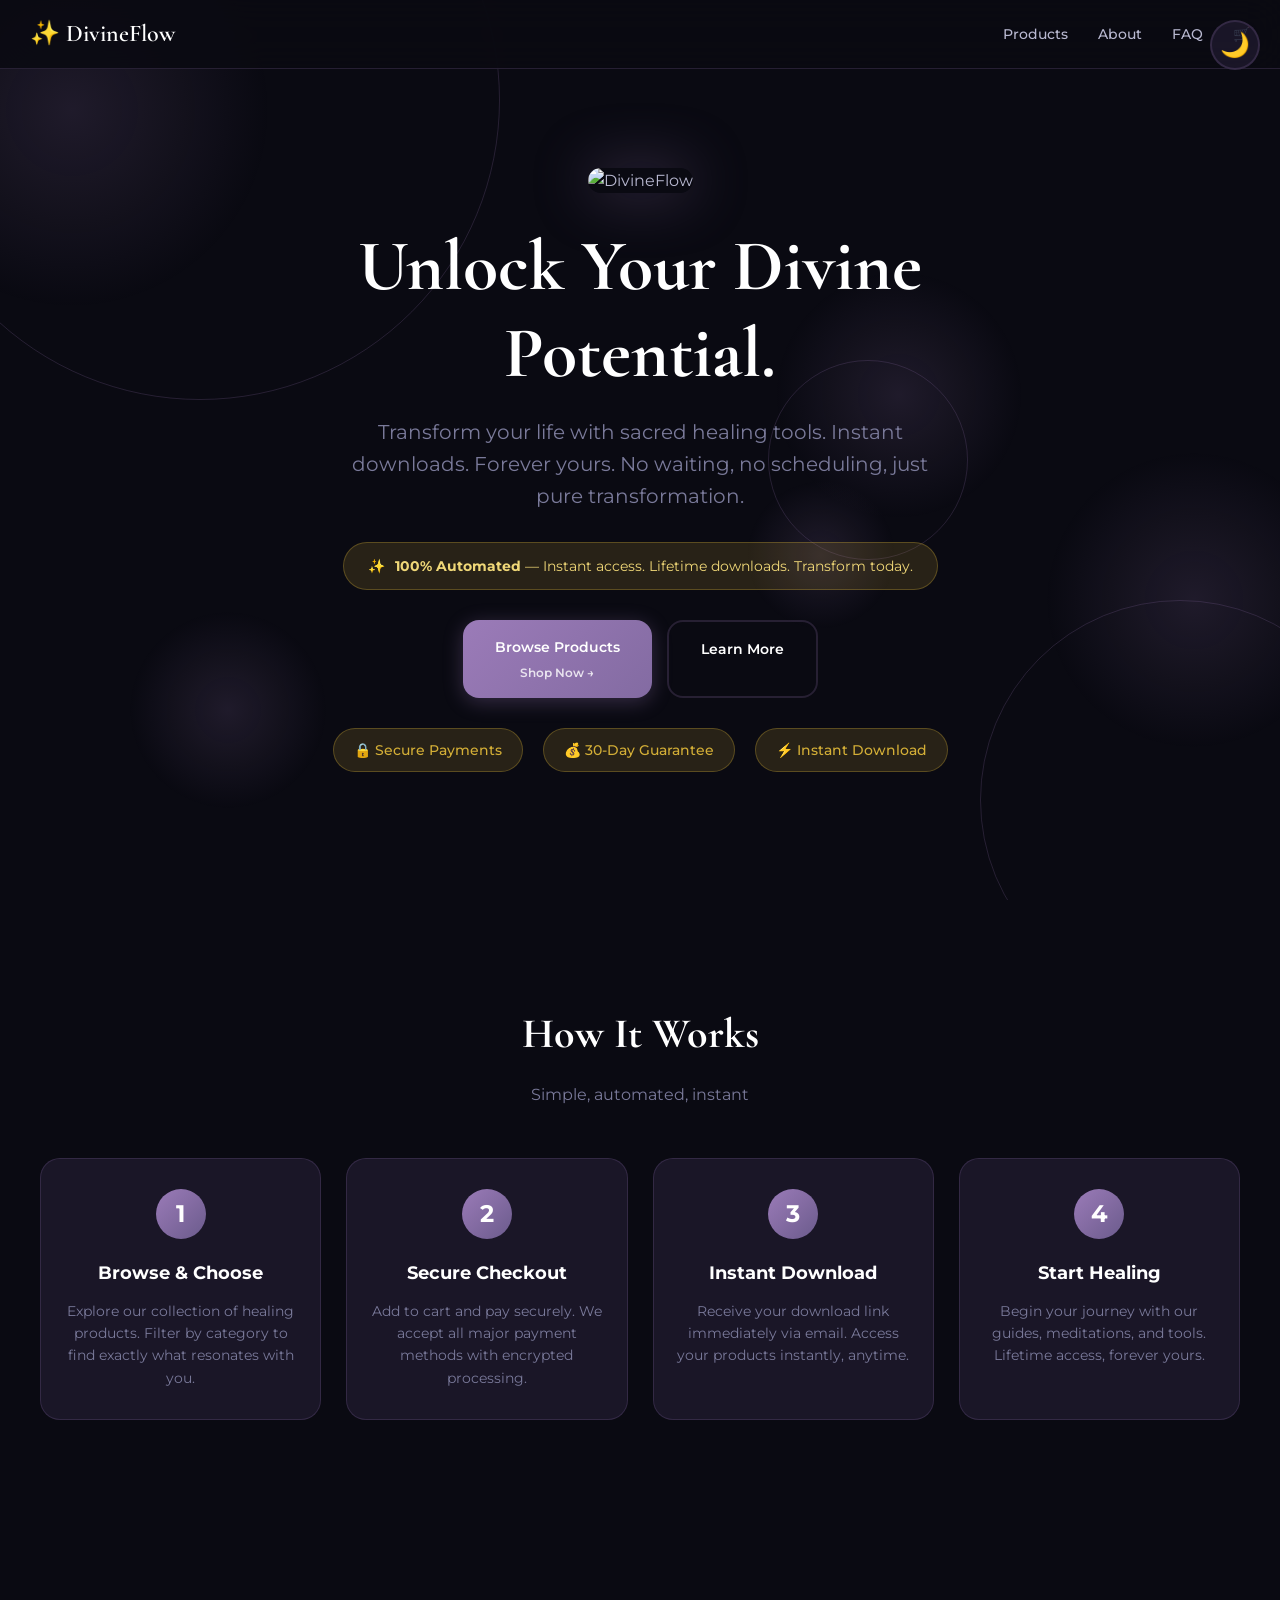
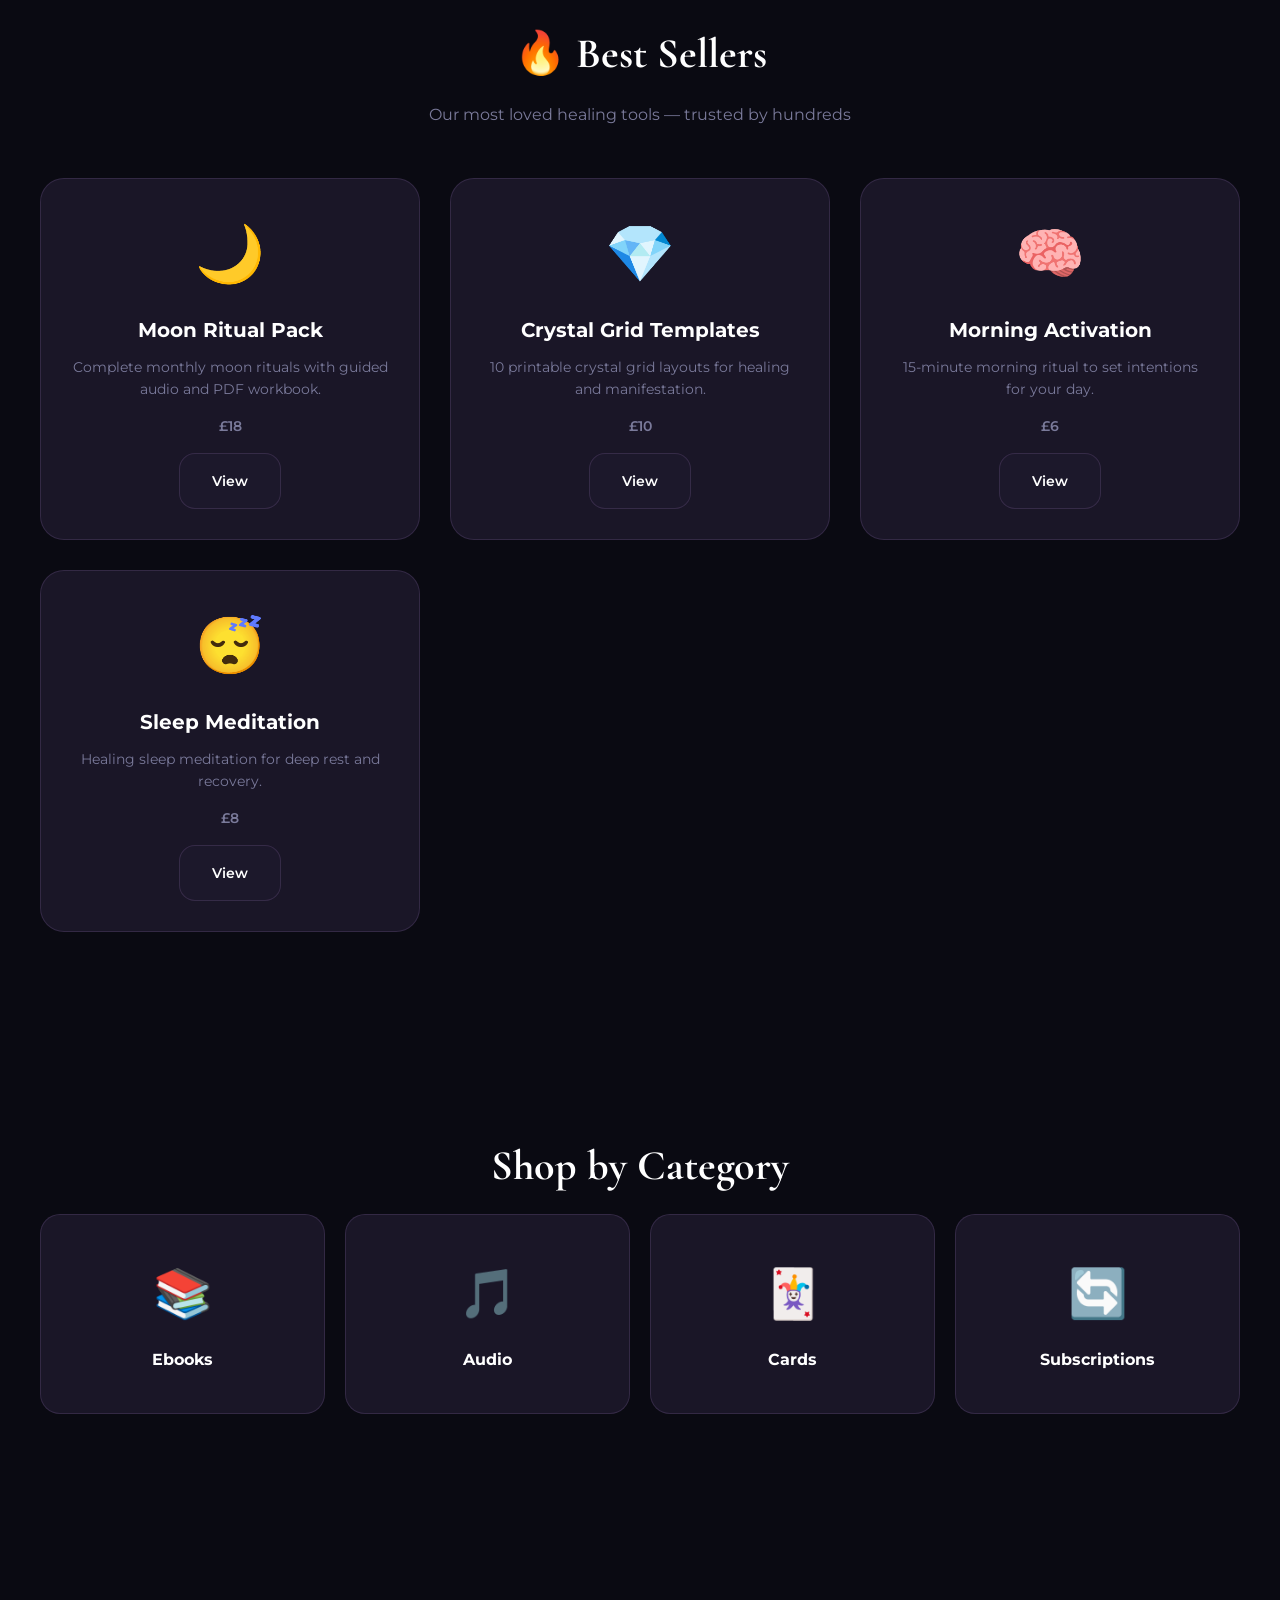
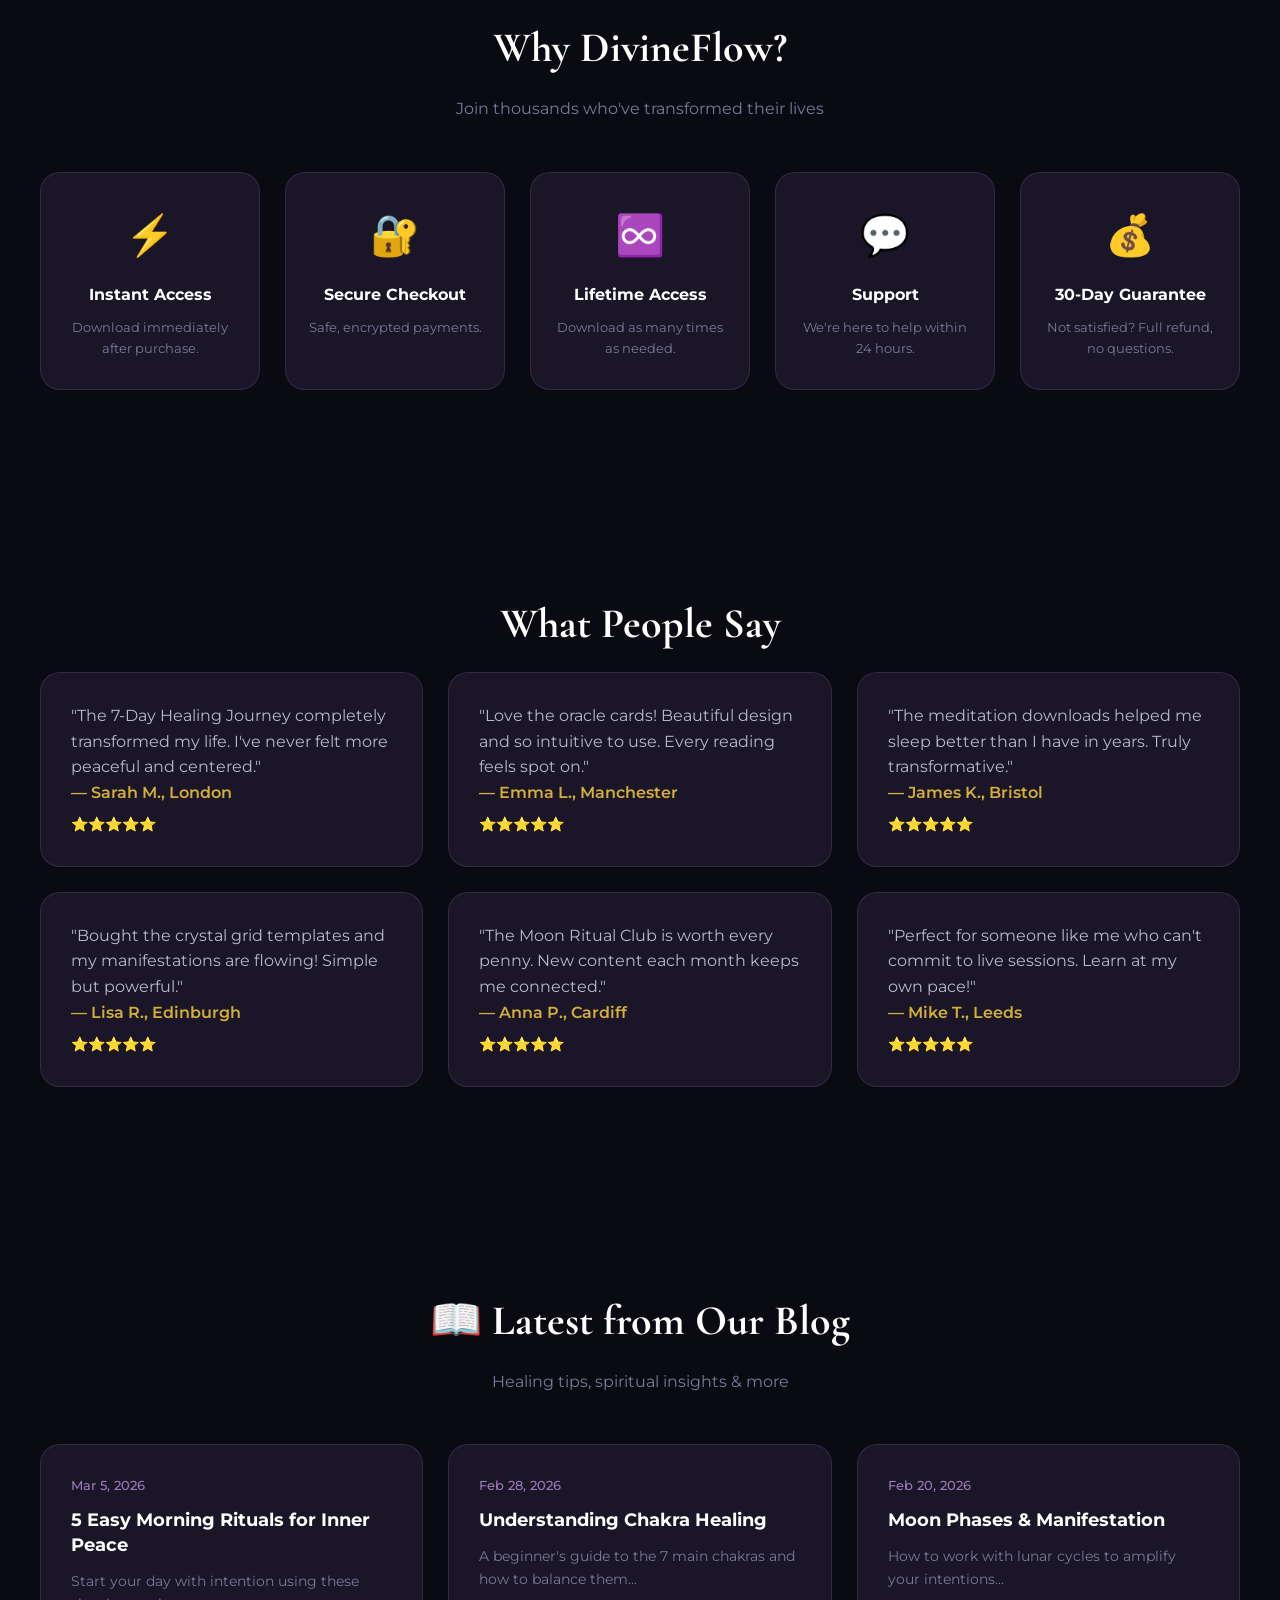
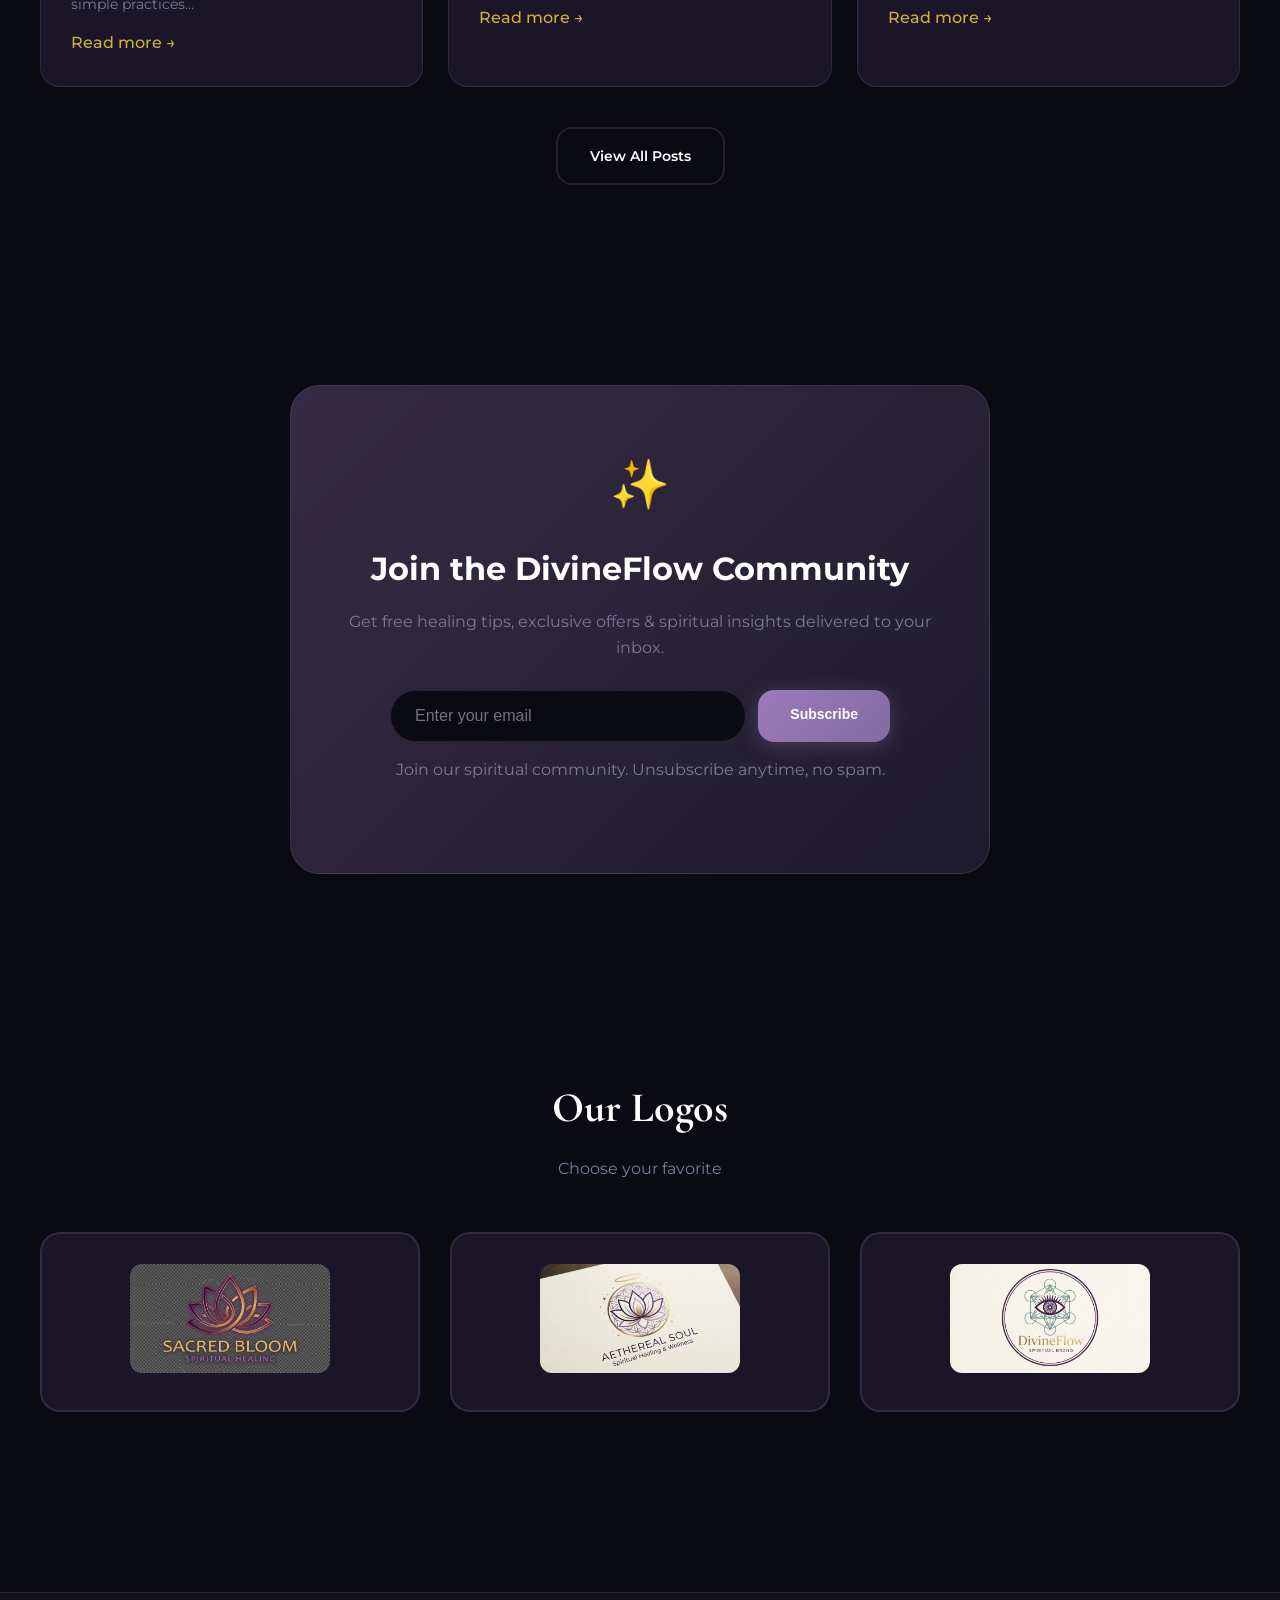
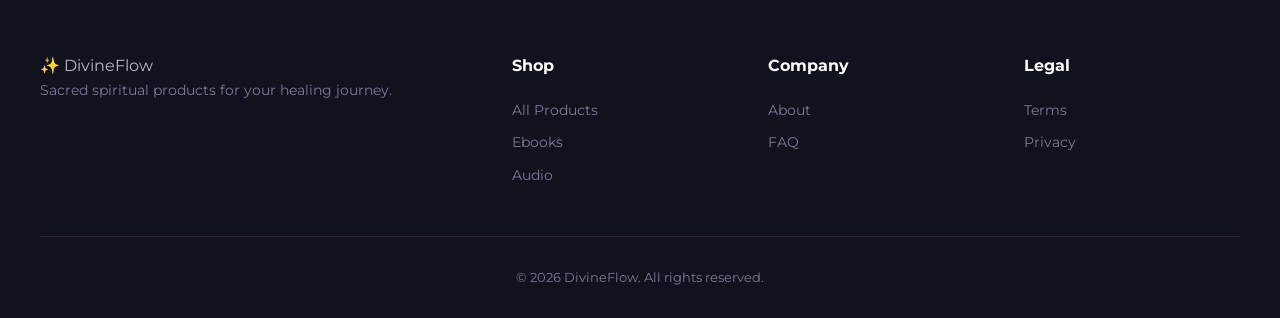
==== index.html @ 45ab7a88 "Expert fixes: Remove logos, add trust badges, money-back guarantee, honest copy" ====
<!DOCTYPE html>
<html lang="en" data-theme="dark">
<head>
    <meta charset="UTF-8">
    <meta name="viewport" content="width=device-width, initial-scale=1.0">
    <title>DivineFlow - Spiritual Products & Healing</title>
    <link rel="stylesheet" href="styles.css">
    <link rel="preconnect" href="https://fonts.googleapis.com">
    <link rel="preconnect" href="https://fonts.gstatic.com" crossorigin>
    <link href="https://fonts.googleapis.com/css2?family=Cormorant+Garamond:wght@400;500;600&family=Montserrat:wght@300;400;500&display=swap" rel="stylesheet">
    <link rel="icon" type="image/png" href="divineflow-logo-1.png">
</head>
<body>
    <!-- Floating Healing Orbs -->
    <div class="floating-orbs">
        <div class="orb orb-1"></div>
        <div class="orb orb-2"></div>
        <div class="orb orb-3"></div>
        <div class="orb orb-4"></div>
        <div class="orb orb-5"></div>
    </div>

    <!-- Theme Toggle -->
    <button class="theme-toggle" onclick="toggleTheme()" aria-label="Toggle theme">
        <span class="theme-icon">🌙</span>
    </button>

    <header class="header">
        <nav class="nav">
            <a href="index.html" class="logo">
                <span class="logo-text">✨ DivineFlow</span>
            </a>
            <ul class="nav-links">
                <li><a href="products.html">Products</a></li>
                <li><a href="about.html">About</a></li>
                <li><a href="faq.html">FAQ</a></li>
                <li><a href="cart.html" class="nav-cart">🛒</a></li>
            </ul>
            <button class="mobile-menu-btn" onclick="toggleMobileMenu()">☰</button>
        </nav>
        <div class="mobile-nav" id="mobileNav">
            <a href="products.html">Products</a>
            <a href="about.html">About</a>
            <a href="faq.html">FAQ</a>
            <a href="cart.html">Cart</a>
        </div>
    </header>

    <section class="hero hero-home">
        <div class="hero-content">
            <div class="hero-logo fade-in">
                <img src="hero-incredible.png" alt="DivineFlow" class="hero-logo-img">
            </div>
            <h1 class="fade-in">Unlock Your Divine Potential.</h1>
            <p class="hero-subtitle fade-in delay-1">Transform your life with sacred healing tools. Instant downloads. Forever yours. No waiting, no scheduling, just pure transformation.</p>
            
            <div class="automation-banner fade-in delay-2">
                <span class="auto-icon">✨</span>
                <span><strong>100% Automated</strong> — Instant access. Lifetime downloads. Transform today.</span>
            </div>
            
            <div class="hero-btns fade-in delay-3">
                <a href="products.html" class="btn btn-primary">
                    <span>Browse Products</span>
                    <span class="btn-subtext">Shop Now →</span>
                </a>
                <a href="about.html" class="btn btn-outline">Learn More</a>
            </div>
            
            <!-- Trust Badges -->
            <div class="trust-badges fade-in delay-4">
                <span class="trust-badge">🔒 Secure Payments</span>
                <span class="trust-badge">💰 30-Day Guarantee</span>
                <span class="trust-badge">⚡ Instant Download</span>
            </div>
        </div>
        
        <div class="hero-bg">
            <div class="hero-circle hero-circle-1"></div>
            <div class="hero-circle hero-circle-2"></div>
            <div class="hero-circle hero-circle-3"></div>
        </div>
    </section>

    <!-- How It Works -->
    <section class="section how-it-works">
        <div class="container">
            <h2 class="section-title scroll-fade">How It Works</h2>
            <p class="section-subtitle scroll-fade">Simple, automated, instant</p>
            
            <div class="steps-grid">
                <div class="step-card scroll-fade">
                    <div class="step-number">1</div>
                    <h3>Browse & Choose</h3>
                    <p>Explore our collection of healing products. Filter by category to find exactly what resonates with you.</p>
                </div>
                <div class="step-card scroll-fade">
                    <div class="step-number">2</div>
                    <h3>Secure Checkout</h3>
                    <p>Add to cart and pay securely. We accept all major payment methods with encrypted processing.</p>
                </div>
                <div class="step-card scroll-fade">
                    <div class="step-number">3</div>
                    <h3>Instant Download</h3>
                    <p>Receive your download link immediately via email. Access your products instantly, anytime.</p>
                </div>
                <div class="step-card scroll-fade">
                    <div class="step-number">4</div>
                    <h3>Start Healing</h3>
                    <p>Begin your journey with our guides, meditations, and tools. Lifetime access, forever yours.</p>
                </div>
            </div>
        </div>
    </section>

    <!-- More Featured Products -->
    <section class="section featured-products">
        <div class="container">
            <h2 class="section-title scroll-fade">🔥 Best Sellers</h2>
            <p class="section-subtitle scroll-fade">Our most loved healing tools — trusted by hundreds</p>
            
            <div class="featured-grid">
                <div class="featured-card scroll-fade">
                    <div class="featured-icon">🌙</div>
                    <h3>Moon Ritual Pack</h3>
                    <p>Complete monthly moon rituals with guided audio and PDF workbook.</p>
                    <p class="featured-price">£18</p>
                    <a href="products.html#moon" class="btn btn-secondary">View</a>
                </div>
                
                <div class="featured-card scroll-fade">
                    <div class="featured-icon">💎</div>
                    <h3>Crystal Grid Templates</h3>
                    <p>10 printable crystal grid layouts for healing and manifestation.</p>
                    <p class="featured-price">£10</p>
                    <a href="products.html#crystals" class="btn btn-secondary">View</a>
                </div>
                
                <div class="featured-card scroll-fade">
                    <div class="featured-icon">🧠</div>
                    <h3>Morning Activation</h3>
                    <p>15-minute morning ritual to set intentions for your day.</p>
                    <p class="featured-price">£6</p>
                    <a href="products.html#morning" class="btn btn-secondary">View</a>
                </div>
                
                <div class="featured-card scroll-fade">
                    <div class="featured-icon">😴</div>
                    <h3>Sleep Meditation</h3>
                    <p>Healing sleep meditation for deep rest and recovery.</p>
                    <p class="featured-price">£8</p>
                    <a href="products.html#sleep" class="btn btn-secondary">View</a>
                </div>
            </div>
        </div>
    </section>

    <!-- Categories -->
    <section class="section categories-preview">
        <div class="container">
            <h2 class="section-title scroll-fade">Shop by Category</h2>
            
            <div class="cat-preview-grid">
                <a href="products.html#ebooks" class="cat-preview-card scroll-fade">
                    <span class="cat-icon">📚</span>
                    <h3>Ebooks</h3>
                </a>
                <a href="products.html#audio" class="cat-preview-card scroll-fade">
                    <span class="cat-icon">🎵</span>
                    <h3>Audio</h3>
                </a>
                <a href="products.html#cards" class="cat-preview-card scroll-fade">
                    <span class="cat-icon">🃏</span>
                    <h3>Cards</h3>
                </a>
                <a href="products.html#subscriptions" class="cat-preview-card scroll-fade">
                    <span class="cat-icon">🔄</span>
                    <h3>Subscriptions</h3>
                </a>
            </div>
        </div>
    </section>

    <!-- Why DivineFlow -->
    <section class="section why-section">
        <div class="container">
            <h2 class="section-title scroll-fade">Why DivineFlow?</h2>
            <p class="section-subtitle scroll-fade">Join thousands who've transformed their lives</p>
            
            <div class="why-grid">
                <div class="why-card scroll-fade">
                    <span class="why-icon">⚡</span>
                    <h3>Instant Access</h3>
                    <p>Download immediately after purchase.</p>
                </div>
                <div class="why-card scroll-fade">
                    <span class="why-icon">🔐</span>
                    <h3>Secure Checkout</h3>
                    <p>Safe, encrypted payments.</p>
                </div>
                <div class="why-card scroll-fade">
                    <span class="why-icon">♾️</span>
                    <h3>Lifetime Access</h3>
                    <p>Download as many times as needed.</p>
                </div>
                <div class="why-card scroll-fade">
                    <span class="why-icon">💬</span>
                    <h3>Support</h3>
                    <p>We're here to help within 24 hours.</p>
                </div>
                <div class="why-card scroll-fade">
                    <span class="why-icon">💰</span>
                    <h3>30-Day Guarantee</h3>
                    <p>Not satisfied? Full refund, no questions.</p>
                </div>
            </div>
        </div>
    </section>

    <!-- Testimonials -->
    <section class="section testimonials">
        <div class="container">
            <h2 class="section-title scroll-fade">What People Say</h2>
            
            <div class="testimonial-grid">
                <div class="testimonial-card scroll-fade">
                    <p>"The 7-Day Healing Journey completely transformed my life. I've never felt more peaceful and centered."</p>
                    <p class="testimonial-author">— Sarah M., London</p>
                    <div class="testimonial-stars">⭐⭐⭐⭐⭐</div>
                </div>
                <div class="testimonial-card scroll-fade">
                    <p>"Love the oracle cards! Beautiful design and so intuitive to use. Every reading feels spot on."</p>
                    <p class="testimonial-author">— Emma L., Manchester</p>
                    <div class="testimonial-stars">⭐⭐⭐⭐⭐</div>
                </div>
                <div class="testimonial-card scroll-fade">
                    <p>"The meditation downloads helped me sleep better than I have in years. Truly transformative."</p>
                    <p class="testimonial-author">— James K., Bristol</p>
                    <div class="testimonial-stars">⭐⭐⭐⭐⭐</div>
                </div>
                <div class="testimonial-card scroll-fade">
                    <p>"Bought the crystal grid templates and my manifestations are flowing! Simple but powerful."</p>
                    <p class="testimonial-author">— Lisa R., Edinburgh</p>
                    <div class="testimonial-stars">⭐⭐⭐⭐⭐</div>
                </div>
                <div class="testimonial-card scroll-fade">
                    <p>"The Moon Ritual Club is worth every penny. New content each month keeps me connected."</p>
                    <p class="testimonial-author">— Anna P., Cardiff</p>
                    <div class="testimonial-stars">⭐⭐⭐⭐⭐</div>
                </div>
                <div class="testimonial-card scroll-fade">
                    <p>"Perfect for someone like me who can't commit to live sessions. Learn at my own pace!"</p>
                    <p class="testimonial-author">— Mike T., Leeds</p>
                    <div class="testimonial-stars">⭐⭐⭐⭐⭐</div>
                </div>
            </div>
        </div>
    </section>

    <!-- Blog Preview -->
    <section class="section blog-preview">
        <div class="container">
            <h2 class="section-title scroll-fade">📖 Latest from Our Blog</h2>
            <p class="section-subtitle scroll-fade">Healing tips, spiritual insights & more</p>
            
            <div class="blog-grid">
                <article class="blog-card scroll-fade">
                    <div class="blog-date">Mar 5, 2026</div>
                    <h3>5 Easy Morning Rituals for Inner Peace</h3>
                    <p>Start your day with intention using these simple practices...</p>
                    <a href="#" class="blog-link">Read more →</a>
                </article>
                <article class="blog-card scroll-fade">
                    <div class="blog-date">Feb 28, 2026</div>
                    <h3>Understanding Chakra Healing</h3>
                    <p>A beginner's guide to the 7 main chakras and how to balance them...</p>
                    <a href="#" class="blog-link">Read more →</a>
                </article>
                <article class="blog-card scroll-fade">
                    <div class="blog-date">Feb 20, 2026</div>
                    <h3>Moon Phases & Manifestation</h3>
                    <p>How to work with lunar cycles to amplify your intentions...</p>
                    <a href="#" class="blog-link">Read more →</a>
                </article>
            </div>
            
            <div class="blog-cta scroll-fade">
                <a href="#" class="btn btn-outline">View All Posts</a>
            </div>
        </div>
    </section>

    <!-- Newsletter -->
    <section class="section newsletter">
        <div class="container">
            <div class="newsletter-box scroll-fade">
                <div class="newsletter-icon">✨</div>
                <h2>Join the DivineFlow Community</h2>
                <p>Get free healing tips, exclusive offers & spiritual insights delivered to your inbox.</p>
                <form class="newsletter-form" onsubmit="subscribe(event)">
                    <input type="email" placeholder="Enter your email" required>
                    <button type="submit" class="btn btn-primary">Subscribe</button>
                </form>
                <p class="newsletter-note">Join our spiritual community. Unsubscribe anytime, no spam.</p>
            </div>
        </div>
    </section>

    <!-- Logo Gallery -->
    <section class="section logo-gallery">
        <div class="container">
            <h2 class="section-title scroll-fade">Our Logos</h2>
            <p class="section-subtitle scroll-fade">Choose your favorite</p>
            
            <div class="logos-grid">
                <div class="logo-option scroll-fade">
                    <img src="divineflow-logo-1.png" alt="Logo 1">
                </div>
                <div class="logo-option scroll-fade">
                    <img src="divineflow-logo-2.png" alt="Logo 2">
                </div>
                <div class="logo-option scroll-fade">
                    <img src="divineflow-logo-3.png" alt="Logo 3">
                </div>
            </div>
        </div>
    </section>

    <footer class="footer">
        <div class="container">
            <div class="footer-grid">
                <div class="footer-col">
                    <span class="footer-logo-text">✨ DivineFlow</span>
                    <p>Sacred spiritual products for your healing journey.</p>
                </div>
                <div class="footer-col">
                    <h4>Shop</h4>
                    <a href="products.html">All Products</a>
                    <a href="products.html#ebooks">Ebooks</a>
                    <a href="products.html#audio">Audio</a>
                </div>
                <div class="footer-col">
                    <h4>Company</h4>
                    <a href="about.html">About</a>
                    <a href="faq.html">FAQ</a>
                </div>
                <div class="footer-col">
                    <h4>Legal</h4>
                    <a href="terms.html">Terms</a>
                    <a href="privacy.html">Privacy</a>
                </div>
            </div>
            <div class="footer-bottom">
                <p>© 2026 DivineFlow. All rights reserved.</p>
            </div>
        </div>
    </footer>

    <script>
        // Theme Toggle
        function toggleTheme() {
            const html = document.documentElement;
            const current = html.getAttribute('data-theme');
            const next = current === 'dark' ? 'light' : 'dark';
            html.setAttribute('data-theme', next);
            localStorage.setItem('theme', next);
            updateThemeIcon();
        }
        
        function updateThemeIcon() {
            const icon = document.querySelector('.theme-icon');
            const isDark = document.documentElement.getAttribute('data-theme') === 'dark';
            icon.textContent = isDark ? '🌙' : '☀️';
        }
        
        // Load saved theme
        const savedTheme = localStorage.getItem('theme') || 'dark';
        document.documentElement.setAttribute('data-theme', savedTheme);
        
        // Mobile menu
        function toggleMobileMenu() {
            document.getElementById('mobileNav').classList.toggle('active');
        }
        
        // Scroll animations
        const observer = new IntersectionObserver((entries) => {
            entries.forEach(entry => {
                if (entry.isIntersecting) {
                    entry.target.classList.add('visible');
                }
            });
        }, { threshold: 0.1 });

        document.querySelectorAll('.scroll-fade').forEach(el => observer.observe(el));
        
        // Initialize theme icon
        updateThemeIcon();
    </script>
</body>
</html>
---- styles.css ----
/* CSS Variables - Dark/Light Theme */
:root {
    /* Dark theme (default) */
    --bg-primary: #0a0a12;
    --bg-secondary: #12121f;
    --bg-card: rgba(30, 25, 45, 0.8);
    --bg-card-hover: rgba(45, 38, 65, 0.9);
    --text-primary: #ffffff;
    --text-secondary: #b8b8d0;
    --text-muted: #7a7a9a;
    --accent-primary: #9b7bb8;
    --accent-secondary: #6b5b8c;
    --accent-gold: #d4af37;
    --accent-gold-light: #f0d878;
    --border-color: rgba(155, 123, 184, 0.2);
    --border-hover: rgba(155, 123, 184, 0.4);
    --shadow: rgba(0, 0, 0, 0.3);
    --orb-opacity: 0.15;
}

[data-theme="light"] {
    --bg-primary: #f8f6ff;
    --bg-secondary: #ffffff;
    --bg-card: rgba(255, 255, 255, 0.9);
    --bg-card-hover: rgba(245, 240, 255, 0.95);
    --text-primary: #1a1a2e;
    --text-secondary: #4a4a6a;
    --text-muted: #7a7a9a;
    --accent-primary: #7b5ba8;
    --accent-secondary: #9b7bb8;
    --border-color: rgba(123, 91, 168, 0.2);
    --border-hover: rgba(123, 91, 168, 0.4);
    --shadow: rgba(123, 91, 168, 0.1);
    --orb-opacity: 0.08;
}

/* Reset */
*, *::before, *::after {
    box-sizing: border-box;
    margin: 0;
    padding: 0;
}

html {
    scroll-behavior: smooth;
}

body {
    font-family: 'Montserrat', sans-serif;
    background: var(--bg-primary);
    color: var(--text-secondary);
    line-height: 1.6;
    min-height: 100vh;
    transition: background 0.5s ease, color 0.5s ease;
}

/* Floating Healing Orbs */
.floating-orbs {
    position: fixed;
    top: 0;
    left: 0;
    width: 100%;
    height: 100%;
    pointer-events: none;
    z-index: 0;
    overflow: hidden;
}

.orb {
    position: absolute;
    border-radius: 50%;
    opacity: var(--orb-opacity);
    animation: float 20s ease-in-out infinite;
    background: radial-gradient(circle, var(--accent-primary) 0%, transparent 70%);
}

.orb-1 { width: 400px; height: 400px; top: -10%; left: -10%; animation-delay: 0s; }
.orb-2 { width: 300px; height: 300px; top: 50%; right: -5%; animation-delay: -5s; animation-duration: 25s; }
.orb-3 { width: 250px; height: 250px; top: 30%; right: 20%; animation-delay: -10s; animation-duration: 18s; }
.orb-4 { width: 200px; height: 200px; bottom: 10%; left: 10%; animation-delay: -15s; animation-duration: 22s; }
.orb-5 { width: 150px; height: 150px; bottom: 30%; right: 30%; animation-delay: -8s; animation-duration: 20s; }

@keyframes float {
    0%, 100% { transform: translate(0, 0) scale(1); }
    25% { transform: translate(30px, -30px) scale(1.05); }
    50% { transform: translate(-20px, 20px) scale(0.95); }
    75% { transform: translate(20px, 30px) scale(1.02); }
}

/* Theme Toggle */
.theme-toggle {
    position: fixed;
    top: 20px;
    right: 20px;
    z-index: 1000;
    width: 50px;
    height: 50px;
    border-radius: 50%;
    border: 2px solid var(--border-color);
    background: var(--bg-card);
    cursor: pointer;
    font-size: 24px;
    transition: all 0.3s ease;
    display: flex;
    align-items: center;
    justify-content: center;
}

.theme-toggle:hover {
    transform: scale(1.1);
    border-color: var(--accent-primary);
    box-shadow: 0 0 20px var(--shadow);
}

/* Header */
.header {
    position: fixed;
    top: 0;
    left: 0;
    right: 0;
    z-index: 100;
    background: rgba(10, 10, 18, 0.9);
    backdrop-filter: blur(20px);
    border-bottom: 1px solid var(--border-color);
    transition: all 0.3s ease;
}

[data-theme="light"] .header {
    background: rgba(248, 246, 255, 0.9);
}

.nav {
    max-width: 1400px;
    margin: 0 auto;
    padding: 15px 30px;
    display: flex;
    justify-content: space-between;
    align-items: center;
}

.logo {
    display: flex;
    align-items: center;
    gap: 12px;
    text-decoration: none;
}

.logo-img {
    width: 45px;
    height: 45px;
    border-radius: 12px;
    object-fit: cover;
}

.logo-text {
    font-family: 'Cormorant Garamond', serif;
    font-size: 24px;
    font-weight: 600;
    color: var(--text-primary);
}

.nav-links {
    display: flex;
    list-style: none;
    gap: 30px;
    align-items: center;
}

.nav-links a {
    color: var(--text-secondary);
    text-decoration: none;
    font-weight: 500;
    font-size: 14px;
    transition: color 0.3s ease;
    position: relative;
}

.nav-links a::after {
    content: '';
    position: absolute;
    bottom: -5px;
    left: 0;
    width: 0;
    height: 2px;
    background: var(--accent-gold);
    transition: width 0.3s ease;
}

.nav-links a:hover {
    color: var(--text-primary);
}

.nav-links a:hover::after {
    width: 100%;
}

.mobile-menu-btn {
    display: none;
    background: none;
    border: none;
    font-size: 28px;
    cursor: pointer;
    color: var(--text-primary);
}

.mobile-nav {
    display: none;
    padding: 20px;
    background: var(--bg-secondary);
    border-top: 1px solid var(--border-color);
}

.mobile-nav a {
    display: block;
    padding: 15px;
    color: var(--text-secondary);
    text-decoration: none;
    border-bottom: 1px solid var(--border-color);
}

/* Hero Section */
.hero {
    min-height: 100vh;
    display: flex;
    align-items: center;
    justify-content: center;
    text-align: center;
    padding: 120px 20px 80px;
    position: relative;
    z-index: 1;
}

.hero-content {
    max-width: 800px;
    position: relative;
    z-index: 2;
}

.hero-logo-img {
    width: 180px;
    height: 180px;
    margin: 0 auto 30px;
    border-radius: 50%;
    animation: pulse-glow 3s ease-in-out infinite;
    box-shadow: 0 0 60px rgba(155, 123, 184, 0.4);
}

@keyframes pulse-glow {
    0%, 100% { box-shadow: 0 0 40px rgba(155, 123, 184, 0.3); }
    50% { box-shadow: 0 0 80px rgba(212, 175, 55, 0.4); }
}

.hero h1 {
    font-family: 'Cormorant Garamond', serif;
    font-size: clamp(36px, 8vw, 72px);
    color: var(--text-primary);
    margin-bottom: 20px;
    line-height: 1.2;
}

.hero-subtitle {
    font-size: clamp(16px, 3vw, 20px);
    color: var(--text-muted);
    margin-bottom: 30px;
    max-width: 600px;
    margin-left: auto;
    margin-right: auto;
}

.automation-banner {
    display: inline-flex;
    align-items: center;
    gap: 10px;
    background: rgba(212, 175, 55, 0.15);
    border: 1px solid rgba(212, 175, 55, 0.3);
    padding: 12px 24px;
    border-radius: 30px;
    margin-bottom: 30px;
    font-size: 14px;
    color: var(--accent-gold-light);
}

.hero-btns {
    display: flex;
    gap: 15px;
    justify-content: center;
    flex-wrap: wrap;
}

/* Buttons */
.btn {
    display: inline-flex;
    flex-direction: column;
    align-items: center;
    padding: 16px 32px;
    border-radius: 16px;
    text-decoration: none;
    font-weight: 600;
    font-size: 14px;
    transition: all 0.3s ease;
    cursor: pointer;
    border: none;
}

.btn-primary {
    background: linear-gradient(135deg, var(--accent-primary), var(--accent-secondary));
    color: white;
    box-shadow: 0 4px 20px rgba(155, 123, 184, 0.3);
}

.btn-primary:hover {
    transform: translateY(-3px);
    box-shadow: 0 8px 30px rgba(155, 123, 184, 0.5);
}

.btn-secondary {
    background: var(--bg-card);
    color: var(--text-primary);
    border: 1px solid var(--border-color);
}

.btn-secondary:hover {
    background: var(--bg-card-hover);
    border-color: var(--accent-primary);
}

.btn-outline {
    background: transparent;
    color: var(--text-primary);
    border: 2px solid var(--border-color);
}

.btn-outline:hover {
    border-color: var(--accent-gold);
    color: var(--accent-gold);
}

.btn-subtext {
    font-size: 12px;
    opacity: 0.8;
    margin-top: 4px;
}

/* Hero Background */
.hero-bg {
    position: absolute;
    top: 0;
    left: 0;
    right: 0;
    bottom: 0;
    z-index: 1;
    overflow: hidden;
}

.hero-circle {
    position: absolute;
    border-radius: 50%;
    border: 1px solid var(--border-color);
    animation: rotate 60s linear infinite;
}

.hero-circle-1 { width: 600px; height: 600px; top: -200px; left: -100px; }
.hero-circle-2 { width: 400px; height: 400px; bottom: -100px; right: -100px; animation-duration: 45s; animation-direction: reverse; }
.hero-circle-3 { width: 200px; height: 200px; top: 40%; left: 60%; animation-duration: 30s; }

@keyframes rotate {
    from { transform: rotate(0deg); }
    to { transform: rotate(360deg); }
}

/* Sections */
.section {
    padding: 80px 20px;
    position: relative;
    z-index: 1;
}

.container {
    max-width: 1200px;
    margin: 0 auto;
}

.section-title {
    font-family: 'Cormorant Garamond', serif;
    font-size: clamp(28px, 5vw, 42px);
    color: var(--text-primary);
    text-align: center;
    margin-bottom: 10px;
}

.section-subtitle {
    text-align: center;
    color: var(--text-muted);
    margin-bottom: 50px;
}

/* Scroll Animations */
.scroll-fade {
    opacity: 0;
    transform: translateY(30px);
    transition: all 0.8s ease;
}

.scroll-fade.visible {
    opacity: 1;
    transform: translateY(0);
}

.fade-in {
    opacity: 0;
    animation: fadeIn 1s ease forwards;
}

.delay-1 { animation-delay: 0.2s; }
.delay-2 { animation-delay: 0.4s; }
.delay-3 { animation-delay: 0.6s; }

@keyframes fadeIn {
    from { opacity: 0; transform: translateY(20px); }
    to { opacity: 1; transform: translateY(0); }
}

/* Featured Products */
.featured-grid {
    display: grid;
    grid-template-columns: repeat(auto-fit, minmax(280px, 1fr));
    gap: 30px;
}

.featured-card {
    background: var(--bg-card);
    border: 1px solid var(--border-color);
    border-radius: 24px;
    padding: 30px;
    text-align: center;
    transition: all 0.3s ease;
}

.featured-card:hover {
    transform: translateY(-10px);
    box-shadow: 0 20px 40px var(--shadow);
    border-color: var(--border-hover);
}

.featured-main {
    grid-row: span 2;
}

.featured-badge {
    display: inline-block;
    background: var(--accent-gold);
    color: var(--bg-primary);
    padding: 6px 16px;
    border-radius: 20px;
    font-size: 12px;
    font-weight: 600;
    margin-bottom: 15px;
}

.featured-icon {
    font-size: 56px;
    margin-bottom: 15px;
}

.featured-card h3 {
    color: var(--text-primary);
    margin-bottom: 10px;
    font-size: 20px;
}

.featured-card p {
    color: var(--text-muted);
    font-size: 14px;
    margin-bottom: 15px;
}

.featured-price {
    font-size: 28px;
    font-weight: 600;
    color: var(--accent-gold);
    margin-bottom: 20px;
}

.featured-price .was {
    font-size: 18px;
    color: var(--text-muted);
    text-decoration: line-through;
}

/* Categories */
.cat-preview-grid {
    display: grid;
    grid-template-columns: repeat(4, 1fr);
    gap: 20px;
}

.cat-preview-card {
    background: var(--bg-card);
    border: 1px solid var(--border-color);
    border-radius: 20px;
    padding: 40px 20px;
    text-align: center;
    text-decoration: none;
    transition: all 0.3s ease;
    display: block;
}

.cat-preview-card:hover {
    transform: translateY(-5px);
    border-color: var(--accent-primary);
    box-shadow: 0 10px 30px var(--shadow);
}

.cat-icon {
    font-size: 48px;
    display: block;
    margin-bottom: 15px;
}

.cat-preview-card h3 {
    color: var(--text-primary);
    font-size: 16px;
}

/* Why Section */
.why-grid {
    display: grid;
    grid-template-columns: repeat(4, 1fr);
    gap: 25px;
}

.why-card {
    background: var(--bg-card);
    border: 1px solid var(--border-color);
    border-radius: 20px;
    padding: 30px 20px;
    text-align: center;
    transition: all 0.3s ease;
}

.why-card:hover {
    transform: translateY(-5px);
}

.why-icon {
    font-size: 40px;
    display: block;
    margin-bottom: 15px;
}

.why-card h3 {
    color: var(--text-primary);
    font-size: 16px;
    margin-bottom: 10px;
}

.why-card p {
    color: var(--text-muted);
    font-size: 13px;
}

/* Testimonials */
.testimonial-grid {
    display: grid;
    grid-template-columns: repeat(3, 1fr);
    gap: 25px;
}

.testimonial-card {
    background: var(--bg-card);
    border: 1px solid var(--border-color);
    border-radius: 20px;
    padding: 30px;
}

.testimonial-text {
    color: var(--text-secondary);
    font-style: italic;
    margin-bottom: 15px;
    line-height: 1.7;
}

.testimonial-author {
    color: var(--accent-gold);
    font-weight: 600;
}

/* Logo Gallery */
.logos-grid {
    display: grid;
    grid-template-columns: repeat(3, 1fr);
    gap: 30px;
    margin-top: 40px;
}

.logo-option {
    background: var(--bg-card);
    border: 2px solid var(--border-color);
    border-radius: 20px;
    padding: 30px;
    text-align: center;
    transition: all 0.3s ease;
    cursor: pointer;
}

.logo-option:hover {
    border-color: var(--accent-gold);
    transform: scale(1.05);
}

.logo-option img {
    width: 100%;
    max-width: 200px;
    height: auto;
    border-radius: 12px;
}

/* Footer */
.footer {
    background: var(--bg-secondary);
    border-top: 1px solid var(--border-color);
    padding: 60px 20px 30px;
    margin-top: 80px;
}

.footer-grid {
    display: grid;
    grid-template-columns: 2fr 1fr 1fr 1fr;
    gap: 40px;
    max-width: 1200px;
    margin: 0 auto;
}

.footer-logo {
    width: 80px;
    border-radius: 12px;
    margin-bottom: 15px;
}

.footer-col h4 {
    color: var(--text-primary);
    margin-bottom: 20px;
    font-size: 16px;
}

.footer-col a {
    display: block;
    color: var(--text-muted);
    text-decoration: none;
    margin-bottom: 10px;
    font-size: 14px;
    transition: color 0.3s ease;
}

.footer-col a:hover {
    color: var(--accent-gold);
}

.footer-col p {
    color: var(--text-muted);
    font-size: 14px;
}

.footer-bottom {
    text-align: center;
    padding-top: 30px;
    margin-top: 40px;
    border-top: 1px solid var(--border-color);
    color: var(--text-muted);
    font-size: 13px;
}

/* Responsive */
@media (max-width: 900px) {
    .nav-links {
        display: none;
    }
    
    .mobile-menu-btn {
        display: block;
    }
    
    .mobile-nav.active {
        display: block;
    }
    
    .cat-preview-grid,
    .why-grid,
    .testimonial-grid,
    .logos-grid {
        grid-template-columns: repeat(2, 1fr);
    }
    
    .featured-grid {
        grid-template-columns: 1fr;
    }
    
    .featured-main {
        grid-row: span 1;
    }
    
    .footer-grid {
        grid-template-columns: repeat(2, 1fr);
    }
    
    .hero-btns {
        flex-direction: column;
        align-items: center;
    }
    
    .btn {
        width: 100%;
        max-width: 280px;
    }
}

@media (max-width: 600px) {
    .nav {
        padding: 12px 15px;
    }
    
    .logo-img {
        width: 35px;
        height: 35px;
    }
    
    .logo-text {
        font-size: 18px;
    }
    
    .theme-toggle {
        width: 40px;
        height: 40px;
        font-size: 18px;
        top: 10px;
        right: 60px;
    }
    
    .hero {
        padding: 100px 15px 60px;
    }
    
    .hero-logo-img {
        width: 120px;
        height: 120px;
    }
    
    .automation-banner {
        font-size: 12px;
        padding: 10px 16px;
    }
    
    .cat-preview-grid,
    .why-grid,
    .testimonial-grid,
    .logos-grid,
    .footer-grid {
        grid-template-columns: 1fr;
    }
    
    .section {
        padding: 50px 15px;
    }
    
    .featured-card {
        padding: 20px;
    }
}

/* How It Works */
.steps-grid {
    display: grid;
    grid-template-columns: repeat(4, 1fr);
    gap: 25px;
    margin-top: 40px;
}

.step-card {
    background: var(--bg-card);
    border: 1px solid var(--border-color);
    border-radius: 20px;
    padding: 30px 20px;
    text-align: center;
    position: relative;
    transition: all 0.3s ease;
}

.step-card:hover {
    transform: translateY(-5px);
    border-color: var(--accent-primary);
}

.step-number {
    width: 50px;
    height: 50px;
    background: linear-gradient(135deg, var(--accent-primary), var(--accent-secondary));
    border-radius: 50%;
    display: flex;
    align-items: center;
    justify-content: center;
    font-size: 24px;
    font-weight: 700;
    color: white;
    margin: 0 auto 20px;
}

.step-card h3 {
    color: var(--text-primary);
    margin-bottom: 12px;
    font-size: 18px;
}

.step-card p {
    color: var(--text-muted);
    font-size: 14px;
    line-height: 1.6;
}

/* Testimonials */
.testimonial-grid {
    display: grid;
    grid-template-columns: repeat(3, 1fr);
    gap: 25px;
}

.testimonial-card {
    background: var(--bg-card);
    border: 1px solid var(--border-color);
    border-radius: 20px;
    padding: 30px;
    transition: all 0.3s ease;
}

.testimonial-card:hover {
    transform: translateY(-3px);
    border-color: var(--accent-primary);
}

.testimonial-text {
    color: var(--text-secondary);
    font-style: italic;
    margin-bottom: 20px;
    line-height: 1.7;
    font-size: 15px;
}

.testimonial-author {
    color: var(--accent-gold);
    font-weight: 600;
    margin-bottom: 8px;
}

.testimonial-stars {
    color: var(--accent-gold);
    font-size: 14px;
}

/* Blog */
.blog-grid {
    display: grid;
    grid-template-columns: repeat(3, 1fr);
    gap: 25px;
    margin-top: 40px;
}

.blog-card {
    background: var(--bg-card);
    border: 1px solid var(--border-color);
    border-radius: 20px;
    padding: 30px;
    transition: all 0.3s ease;
}

.blog-card:hover {
    transform: translateY(-5px);
    border-color: var(--accent-primary);
}

.blog-date {
    color: var(--accent-primary);
    font-size: 13px;
    margin-bottom: 12px;
    font-weight: 500;
}

.blog-card h3 {
    color: var(--text-primary);
    font-size: 18px;
    margin-bottom: 12px;
    line-height: 1.4;
}

.blog-card p {
    color: var(--text-muted);
    font-size: 14px;
    margin-bottom: 15px;
    line-height: 1.6;
}

.blog-link {
    color: var(--accent-gold);
    text-decoration: none;
    font-weight: 500;
    transition: color 0.3s ease;
}

.blog-link:hover {
    color: var(--accent-gold-light);
}

.blog-cta {
    text-align: center;
    margin-top: 40px;
}

/* Newsletter */
.newsletter-box {
    background: linear-gradient(135deg, rgba(155, 123, 184, 0.3), rgba(45, 38, 65, 0.6));
    border: 1px solid var(--border-color);
    border-radius: 30px;
    padding: 60px 40px;
    text-align: center;
    max-width: 700px;
    margin: 0 auto;
}

.newsletter-icon {
    font-size: 48px;
    margin-bottom: 20px;
}

.newsletter-box h2 {
    color: var(--text-primary);
    font-size: 32px;
    margin-bottom: 15px;
}

.newsletter-box p {
    color: var(--text-muted);
    font-size: 16px;
    margin-bottom: 30px;
}

.newsletter-form {
    display: flex;
    gap: 12px;
    max-width: 500px;
    margin: 0 auto;
}

.newsletter-form input {
    flex: 1;
    padding: 16px 24px;
    border-radius: 30px;
    border: 1px solid var(--border-color);
    background: var(--bg-primary);
    color: var(--text-primary);
    font-size: 16px;
    transition: border-color 0.3s ease;
}

.newsletter-form input:focus {
    outline: none;
    border-color: var(--accent-primary);
}

.newsletter-note {
    color: var(--text-muted);
    font-size: 13px;
    margin-top: 15px;
}

/* Responsive */
@media (max-width: 900px) {
    .steps-grid,
    .blog-grid,
    .testimonial-grid {
        grid-template-columns: repeat(2, 1fr);
    }
    
    .newsletter-form {
        flex-direction: column;
    }
    
    .newsletter-form .btn {
        width: 100%;
    }
}

@media (max-width: 600px) {
    .steps-grid,
    .blog-grid,
    .testimonial-grid {
        grid-template-columns: 1fr;
    }
    
    .newsletter-box {
        padding: 40px 20px;
    }
    
    .newsletter-box h2 {
        font-size: 24px;
    }
}

/* Product Images */
.product-img {
    width: 100%;
    height: 180px;
    overflow: hidden;
    background: var(--bg-secondary);
    border-radius: 12px;
    margin-bottom: 15px;
    display: flex;
    align-items: center;
    justify-content: center;
}

.product-img img {
    width: 100%;
    height: 100%;
    object-fit: cover;
    border-radius: 12px;
}

/* Product Cards Grid */
.products-grid {
    display: grid;
    grid-template-columns: repeat(auto-fill, minmax(280px, 1fr));
    gap: 25px;
    align-items: start;
}

.product-card {
    background: var(--bg-card);
    border: 1px solid var(--border-color);
    border-radius: 20px;
    padding: 20px;
    display: flex;
    flex-direction: column;
    height: 100%;
    transition: all 0.3s ease;
}

.product-card:hover {
    transform: translateY(-5px);
    box-shadow: 0 15px 40px var(--shadow);
    border-color: var(--accent-primary);
}

.product-badge {
    position: absolute;
    top: 15px;
    right: 15px;
    background: var(--accent-gold);
    color: var(--bg-primary);
    padding: 4px 12px;
    border-radius: 12px;
    font-size: 11px;
    font-weight: 600;
    z-index: 1;
}

.product-card {
    position: relative;
}

.product-card h3 {
    color: var(--text-primary);
    font-size: 18px;
    margin: 10px 0;
    line-height: 1.3;
}

.product-card .product-desc {
    color: var(--text-muted);
    font-size: 13px;
    line-height: 1.5;
    flex: 1;
    margin-bottom: 15px;
}

.product-meta {
    display: flex;
    gap: 10px;
    margin-bottom: 15px;
    flex-wrap: wrap;
}

.product-meta span {
    background: rgba(155, 123, 184, 0.2);
    padding: 4px 10px;
    border-radius: 8px;
    font-size: 11px;
    color: var(--text-secondary);
}

.product-price {
    font-size: 24px;
    font-weight: 600;
    color: var(--accent-gold);
    margin-bottom: 15px;
}

.product-price .was {
    font-size: 16px;
    color: var(--text-muted);
    text-decoration: line-through;
    margin-left: 8px;
}

.product-card .btn {
    width: 100%;
    text-align: center;
    justify-content: center;
}

/* Incredible Animations */
@keyframes heroFloat {
    0%, 100% { transform: translateY(0) scale(1); }
    50% { transform: translateY(-20px) scale(1.02); }
}

.hero-logo-img {
    animation: heroFloat 6s ease-in-out infinite;
}

@keyframes glowPulse {
    0%, 100% { box-shadow: 0 0 40px rgba(155, 123, 184, 0.4); }
    50% { box-shadow: 0 0 80px rgba(212, 175, 55, 0.6), 0 0 120px rgba(155, 123, 184, 0.4); }
}

.hero-logo-img {
    animation: glowPulse 4s ease-in-out infinite;
}

/* Button hover effects */
.btn {
    position: relative;
    overflow: hidden;
    transition: all 0.4s cubic-bezier(0.175, 0.885, 0.32, 1.275);
}

.btn::before {
    content: '';
    position: absolute;
    top: 0;
    left: -100%;
    width: 100%;
    height: 100%;
    background: linear-gradient(90deg, transparent, rgba(255,255,255,0.2), transparent);
    transition: left 0.5s;
}

.btn:hover::before {
    left: 100%;
}

.btn:hover {
    transform: translateY(-3px) scale(1.02);
}

.btn-primary {
    background: linear-gradient(135deg, var(--accent-primary), var(--accent-secondary));
    background-size: 200% 200%;
    animation: gradientShift 3s ease infinite;
}

@keyframes gradientShift {
    0%, 100% { background-position: 0% 50%; }
    50% { background-position: 100% 50%; }
}

/* Card hover lift with glow */
.featured-card, .product-card, .step-card, .why-card, .testimonial-card, .blog-card, .cat-preview-card {
    transition: all 0.4s cubic-bezier(0.175, 0.885, 0.32, 1.275);
}

.featured-card:hover, .product-card:hover, .step-card:hover, .why-card:hover, .testimonial-card:hover, .blog-card:hover, .cat-preview-card:hover {
    transform: translateY(-10px) scale(1.02);
    box-shadow: 0 20px 60px rgba(155, 123, 184, 0.3), 0 0 30px rgba(212, 175, 55, 0.2);
}

/* Staggered animations for grids */
.featured-grid > *:nth-child(1) { animation-delay: 0.1s; }
.featured-grid > *:nth-child(2) { animation-delay: 0.2s; }
.featured-grid > *:nth-child(3) { animation-delay: 0.3s; }

.why-grid > *:nth-child(1) { animation-delay: 0.1s; }
.why-grid > *:nth-child(2) { animation-delay: 0.15s; }
.why-grid > *:nth-child(3) { animation-delay: 0.2s; }
.why-grid > *:nth-child(4) { animation-delay: 0.25s; }

.testimonial-grid > *:nth-child(1) { animation-delay: 0.1s; }
.testimonial-grid > *:nth-child(2) { animation-delay: 0.2s; }
.testimonial-grid > *:nth-child(3) { animation-delay: 0.3s; }

/* Text highlight effects */
.highlight-text {
    background: linear-gradient(120deg, var(--accent-gold) 0%, var(--accent-primary) 100%);
    -webkit-background-clip: text;
    -webkit-text-fill-color: transparent;
    background-clip: text;
}

/* Smooth scroll */
html {
    scroll-behavior: smooth;
    scroll-padding-top: 100px;
}

/* Loading animation */
@keyframes shimmer {
    0% { background-position: -200% 0; }
    100% { background-position: 200% 0; }
}

.loading {
    background: linear-gradient(90deg, var(--bg-card) 25%, var(--bg-card-hover) 50%, var(--bg-card) 75%);
    background-size: 200% 100%;
    animation: shimmer 1.5s infinite;
}

/* Incredible Hero Image */
.hero-logo-img {
    width: 100%;
    max-width: 500px;
    height: auto;
    border-radius: 20px;
    margin: 0 auto 30px;
}

/* Trust Badges */
.trust-badges {
    display: flex;
    justify-content: center;
    gap: 20px;
    flex-wrap: wrap;
    margin-top: 30px;
}

.trust-badge {
    background: rgba(212, 175, 55, 0.15);
    border: 1px solid rgba(212, 175, 55, 0.3);
    padding: 10px 20px;
    border-radius: 25px;
    font-size: 14px;
    color: var(--accent-gold);
    font-weight: 500;
}

/* Better section spacing */
.section {
    padding: 100px 20px;
}

.section-title {
    margin-bottom: 15px;
}

.section-subtitle {
    margin-bottom: 50px;
}

/* Improve CTA buttons */
.btn-large {
    padding: 20px 40px;
    font-size: 16px;
}

/* 5 column grid for trust */
.why-grid {
    display: grid;
    grid-template-columns: repeat(5, 1fr);
}

@media (max-width: 1100px) {
    .why-grid {
        grid-template-columns: repeat(3, 1fr);
    }
}

@media (max-width: 700px) {
    .why-grid {
        grid-template-columns: repeat(2, 1fr);
    }
}
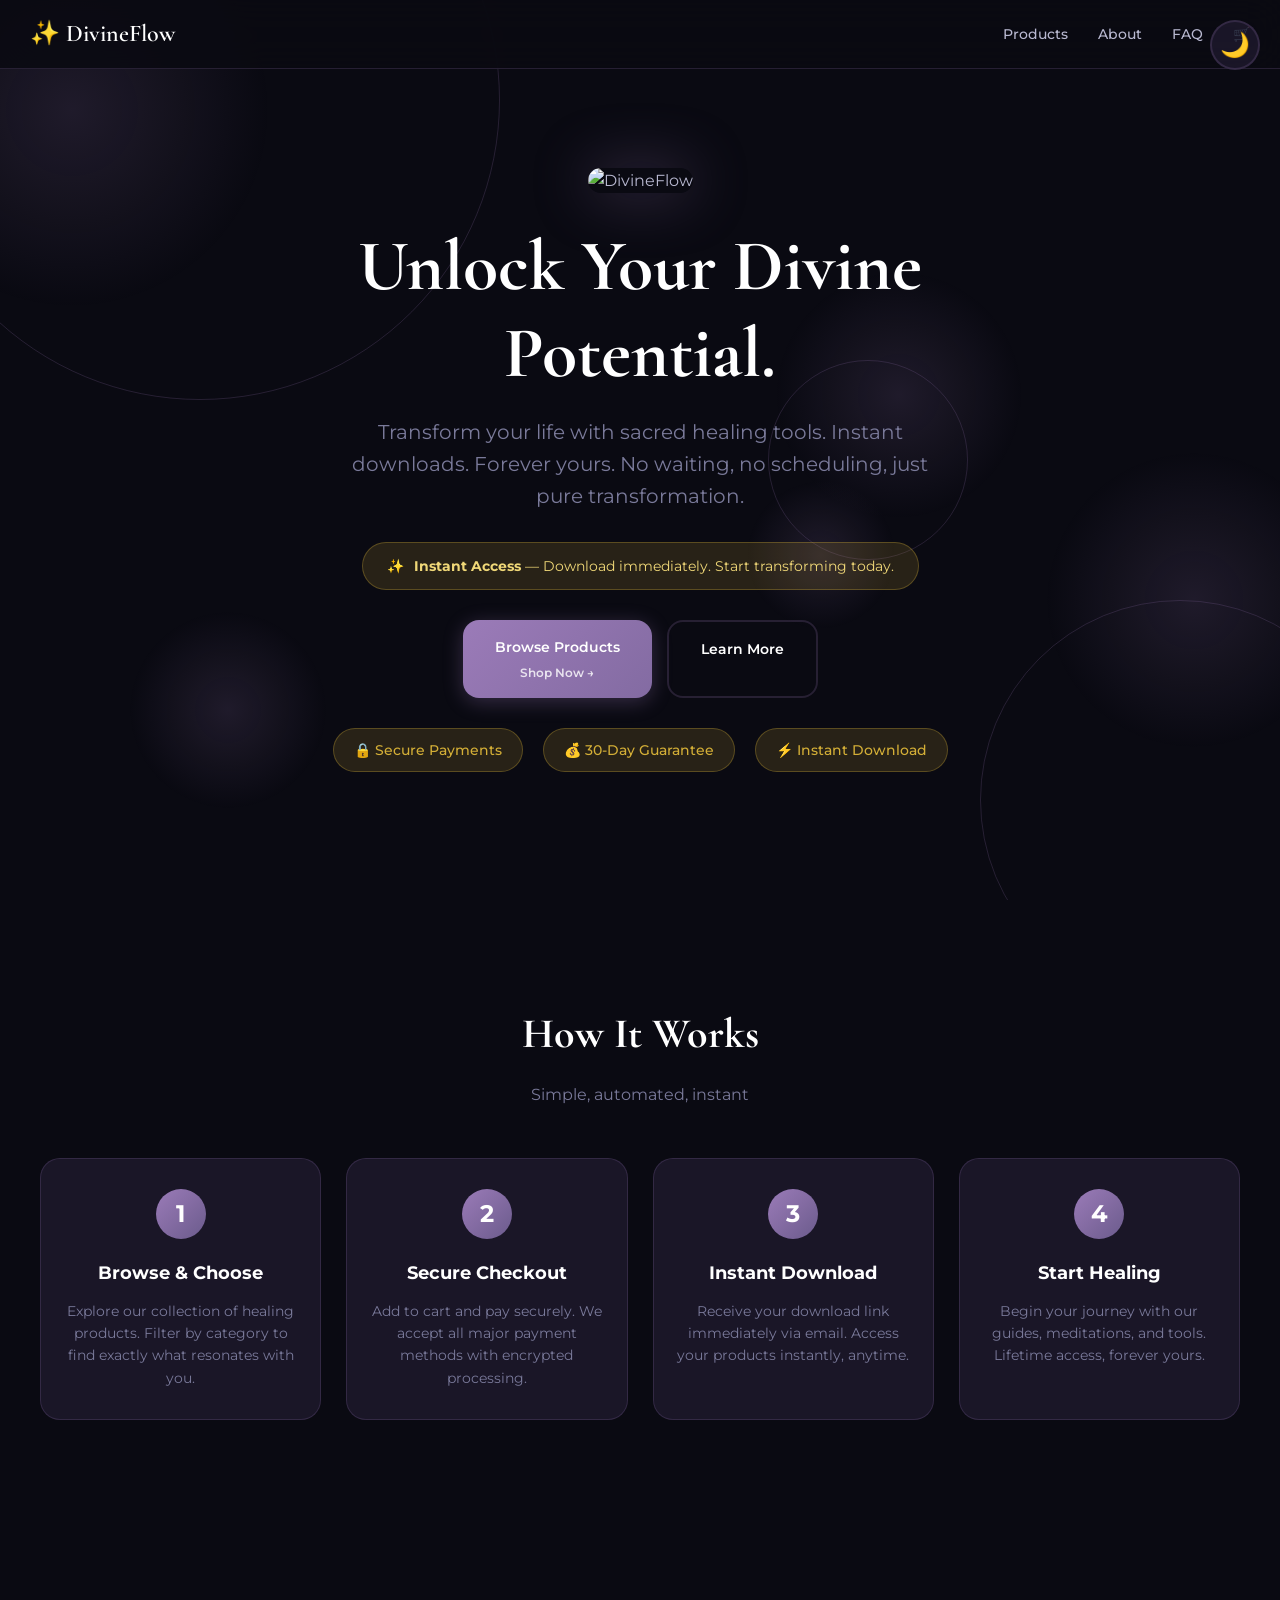
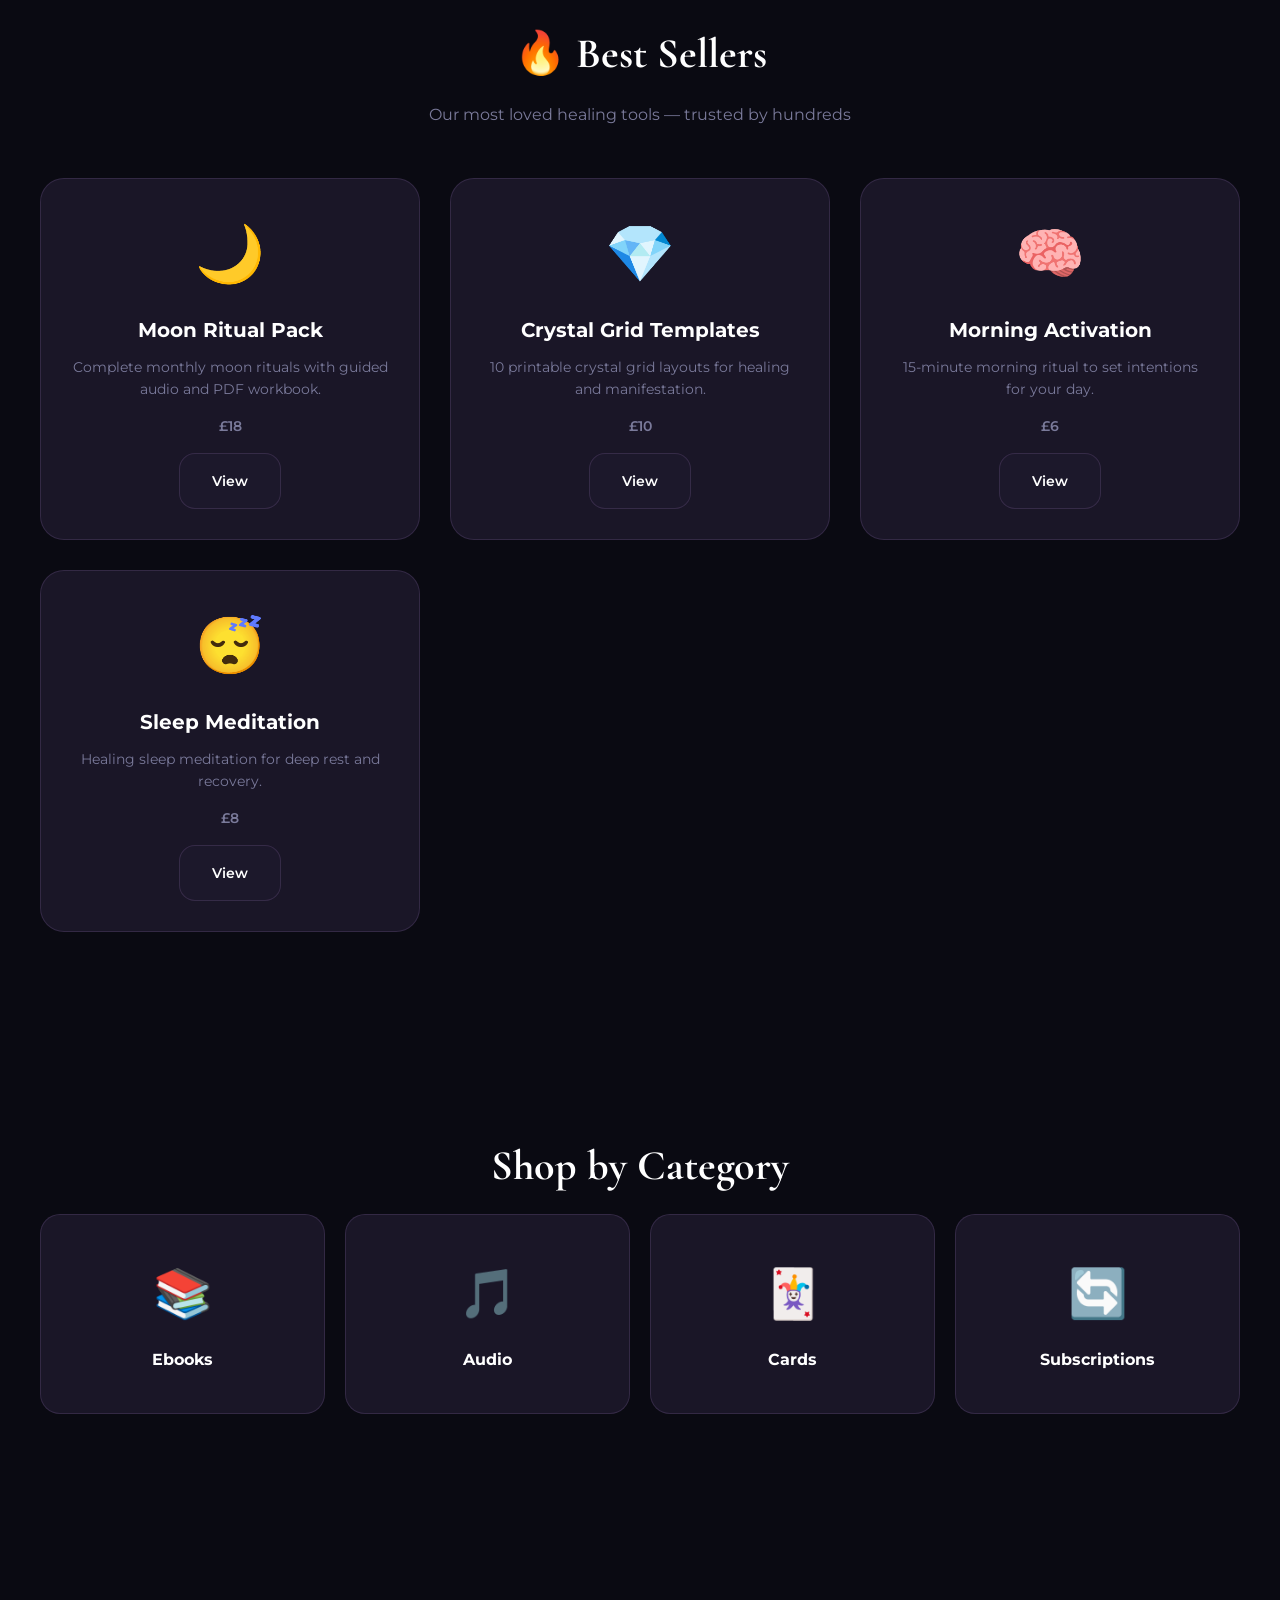
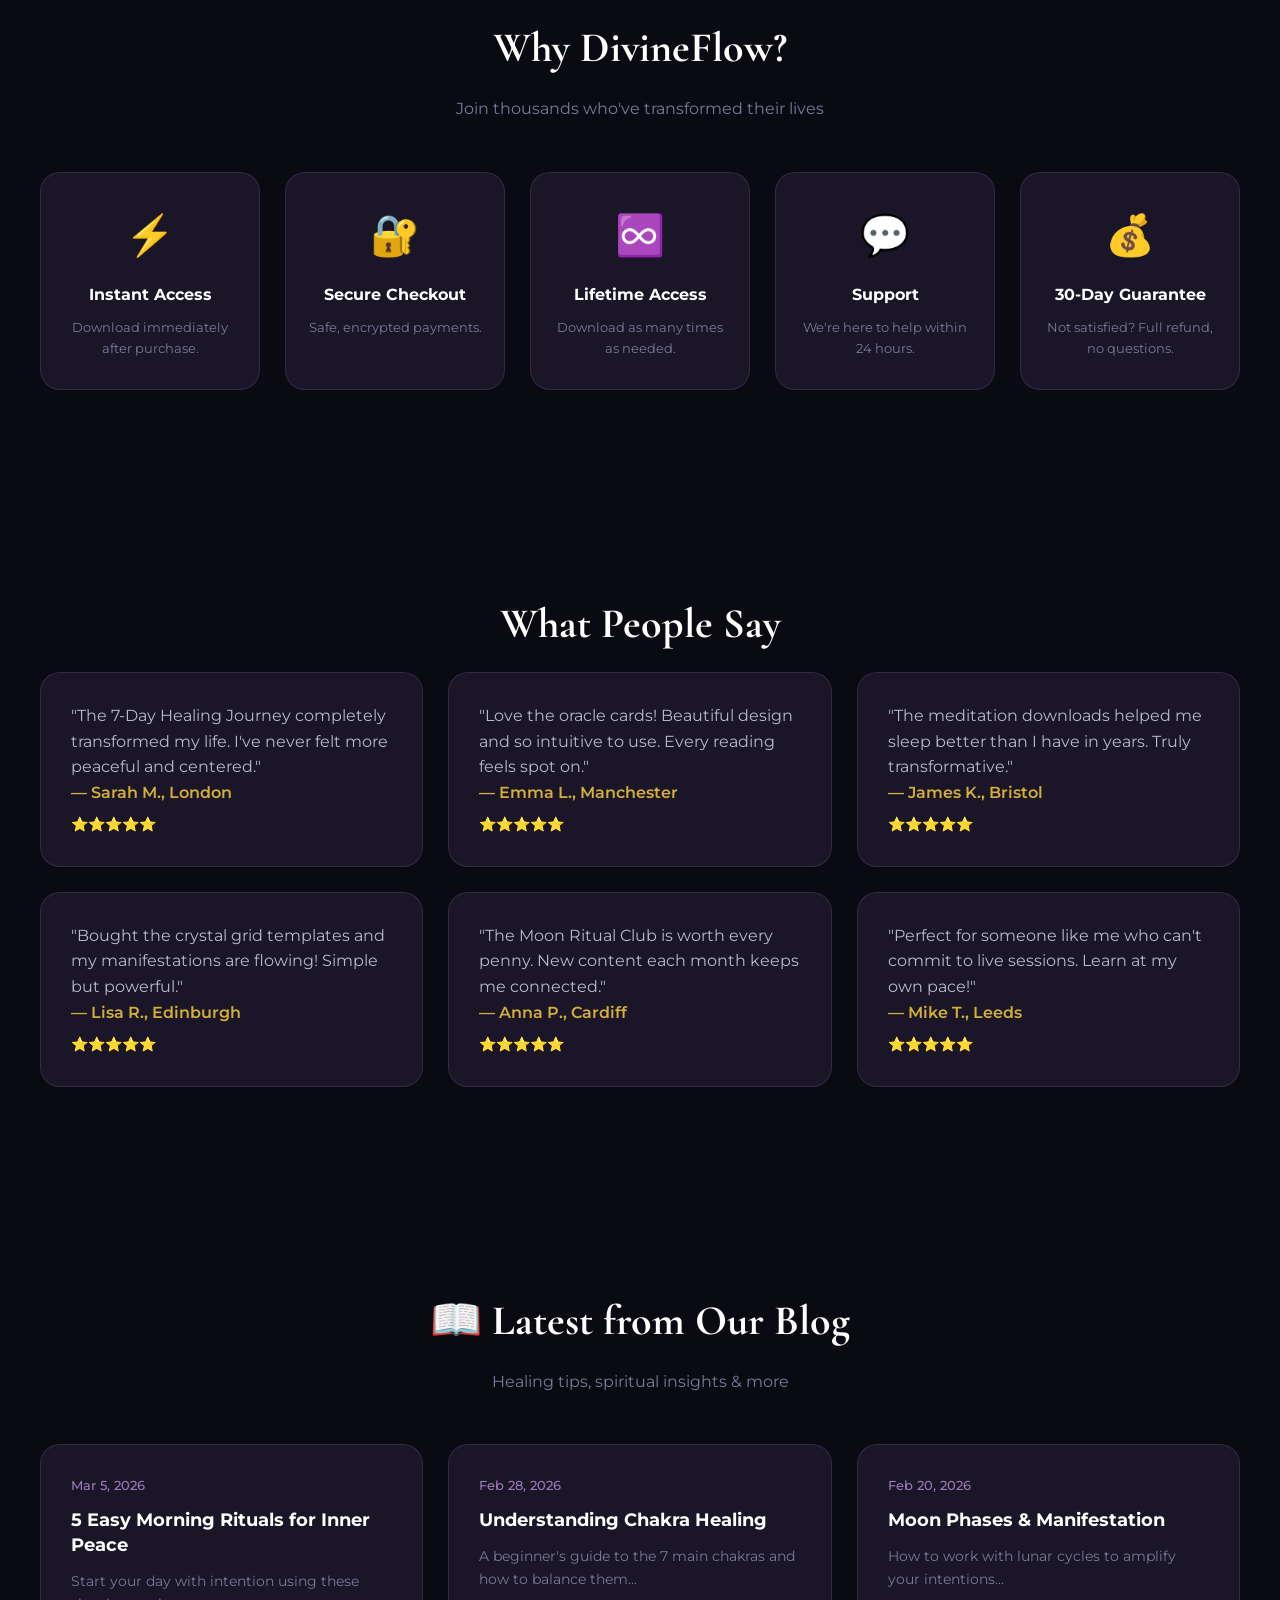
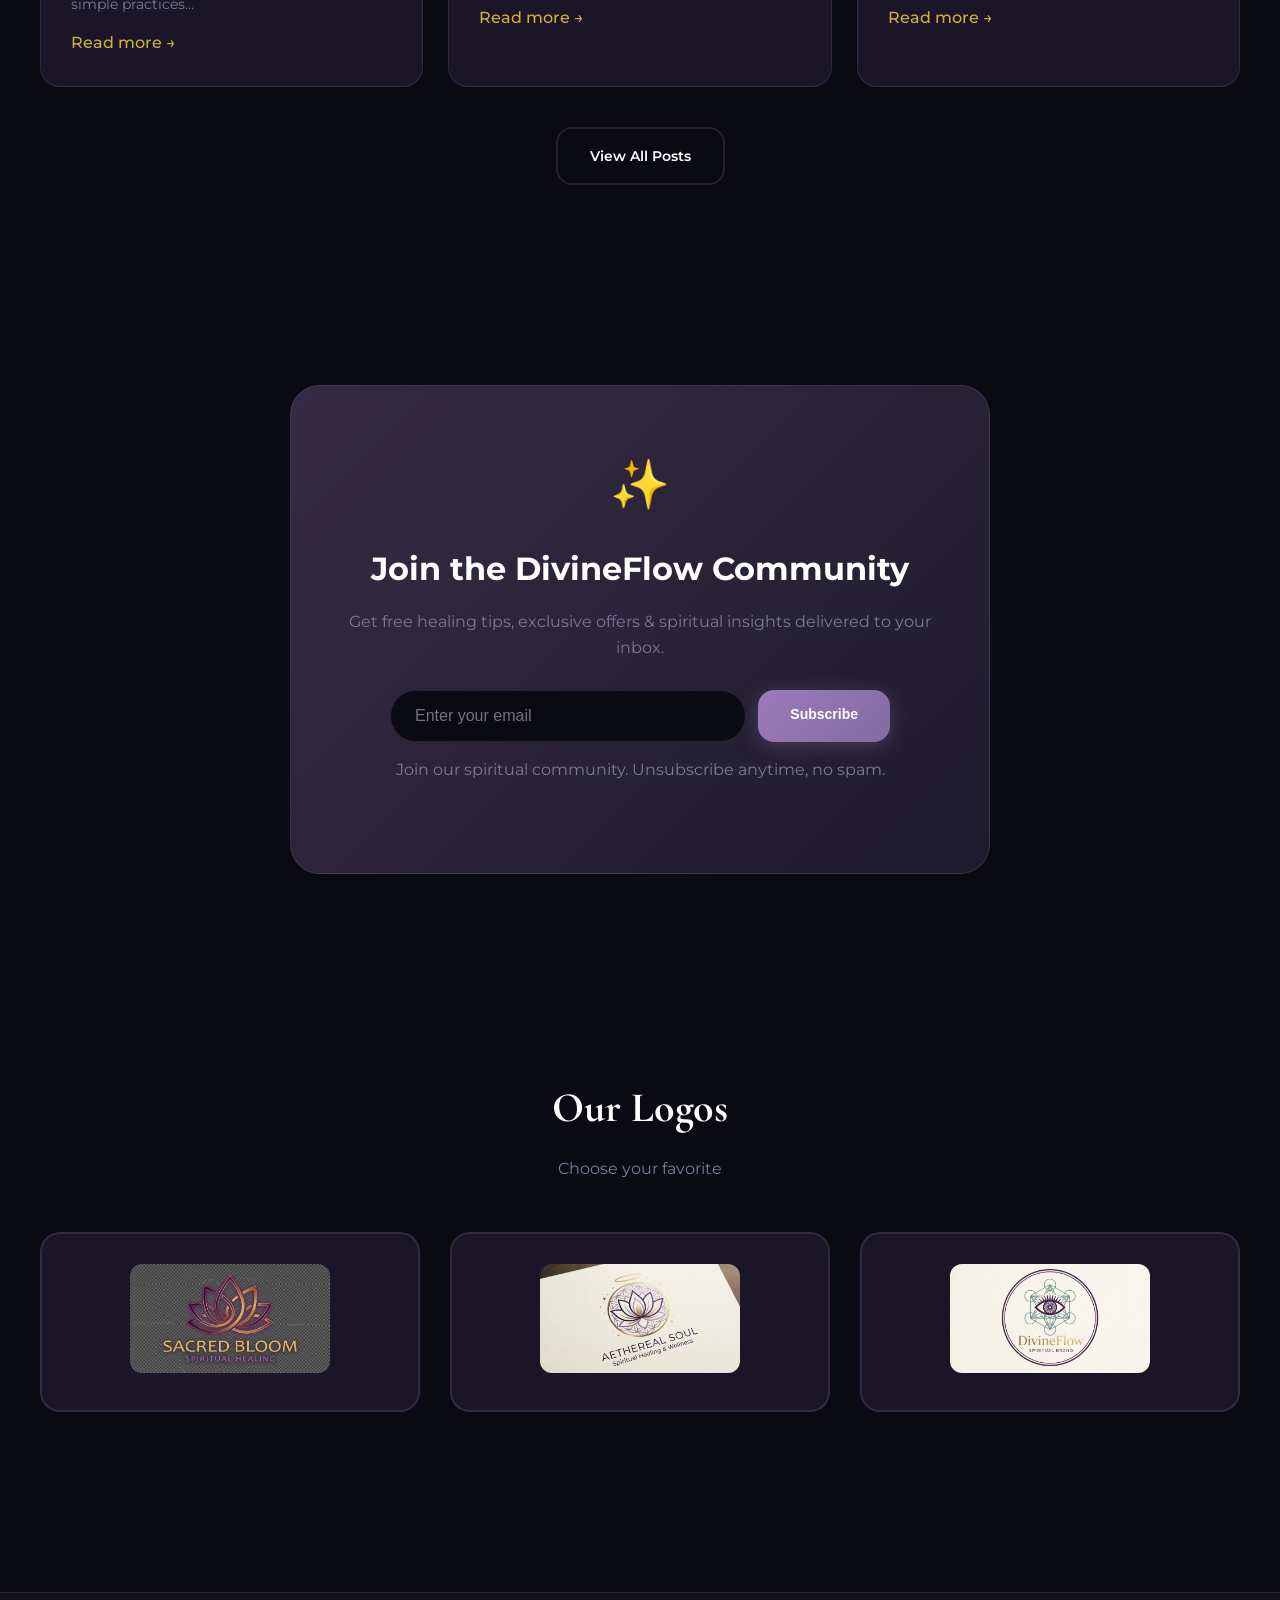
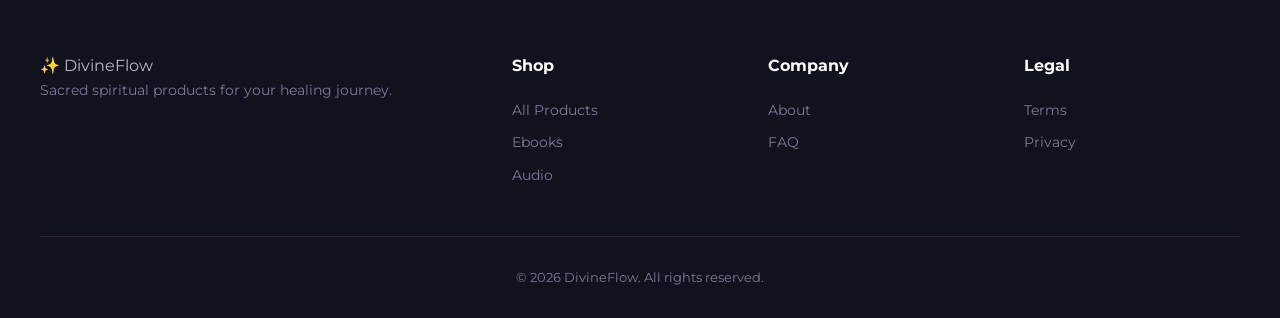
==== commit 05e641e5: "Remove logos section, remove 'automated' text" ====
--- a/index.html
+++ b/index.html
@@ -56,7 +56,7 @@
             
             <div class="automation-banner fade-in delay-2">
                 <span class="auto-icon">✨</span>
-                <span><strong>100% Automated</strong> — Instant access. Lifetime downloads. Transform today.</span>
+                <span><strong>Instant Access</strong> — Download immediately. Start transforming today.</span>
             </div>
             
             <div class="hero-btns fade-in delay-3">
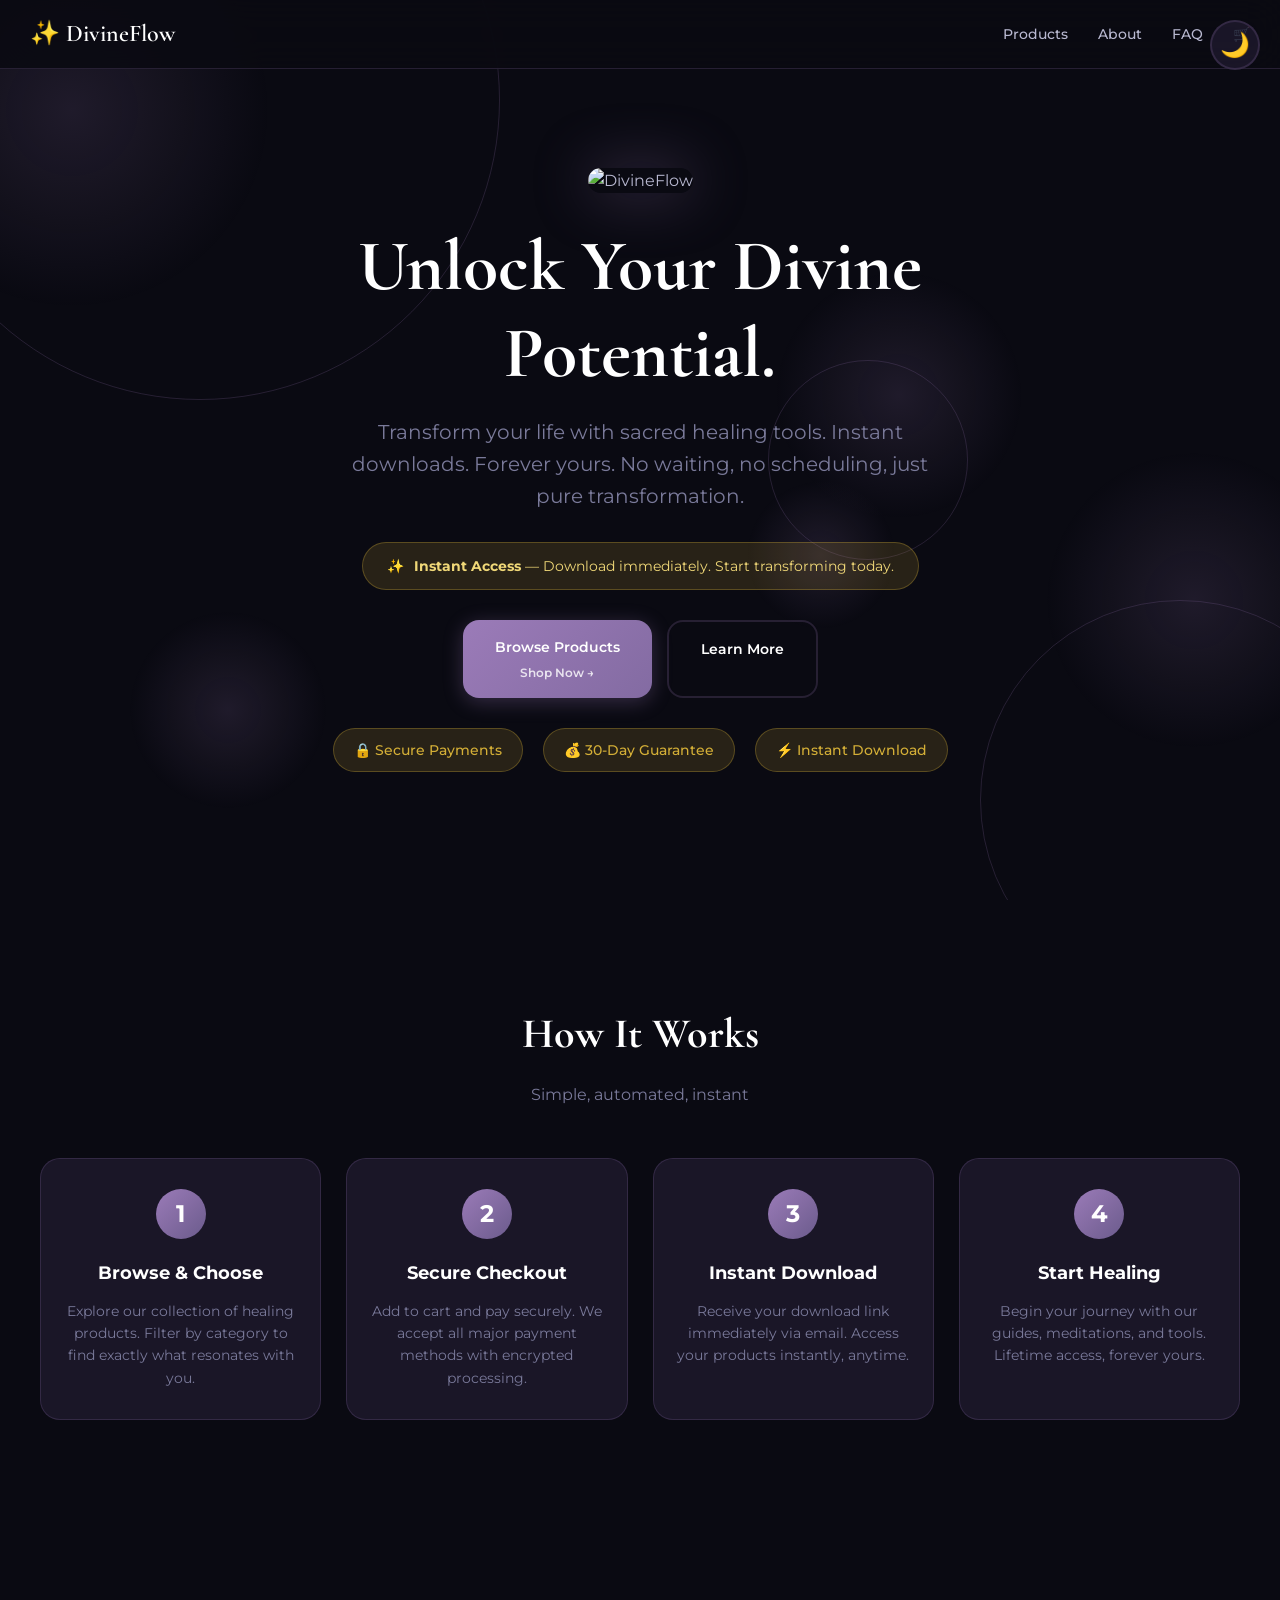
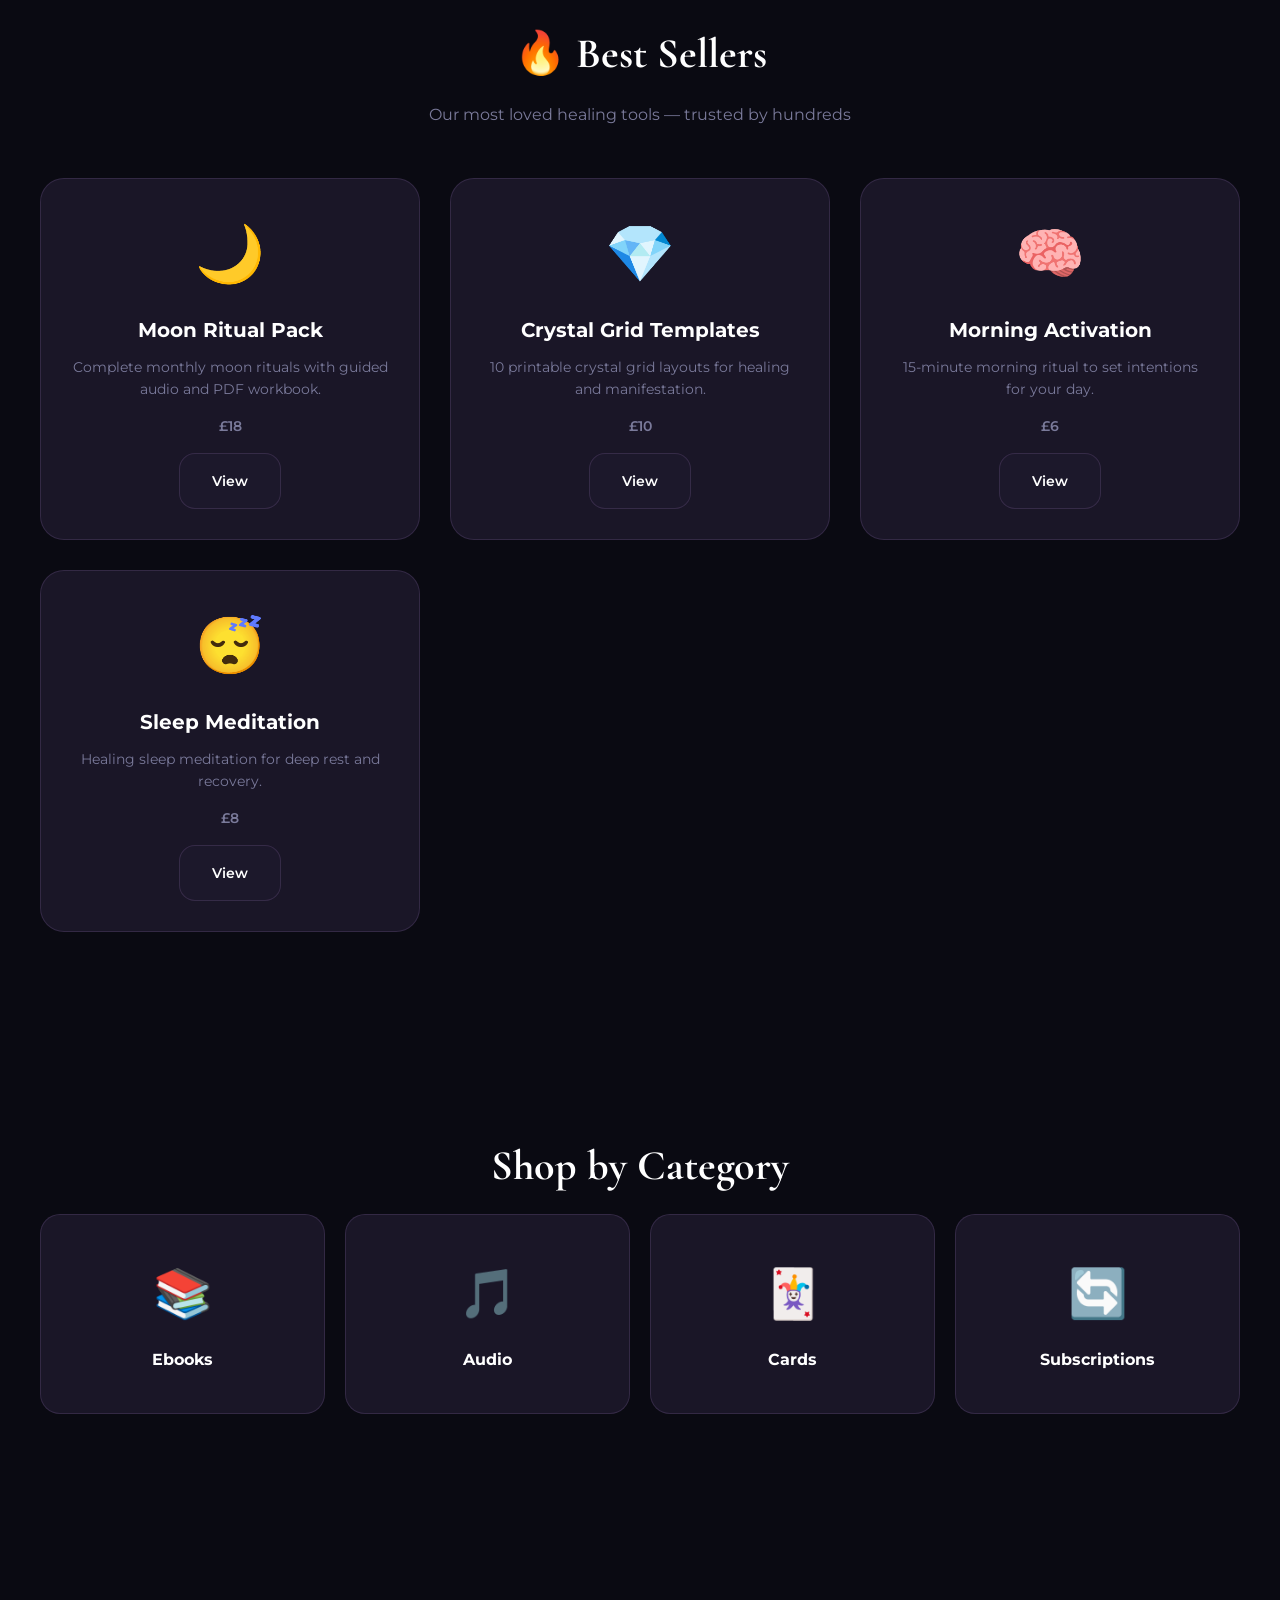
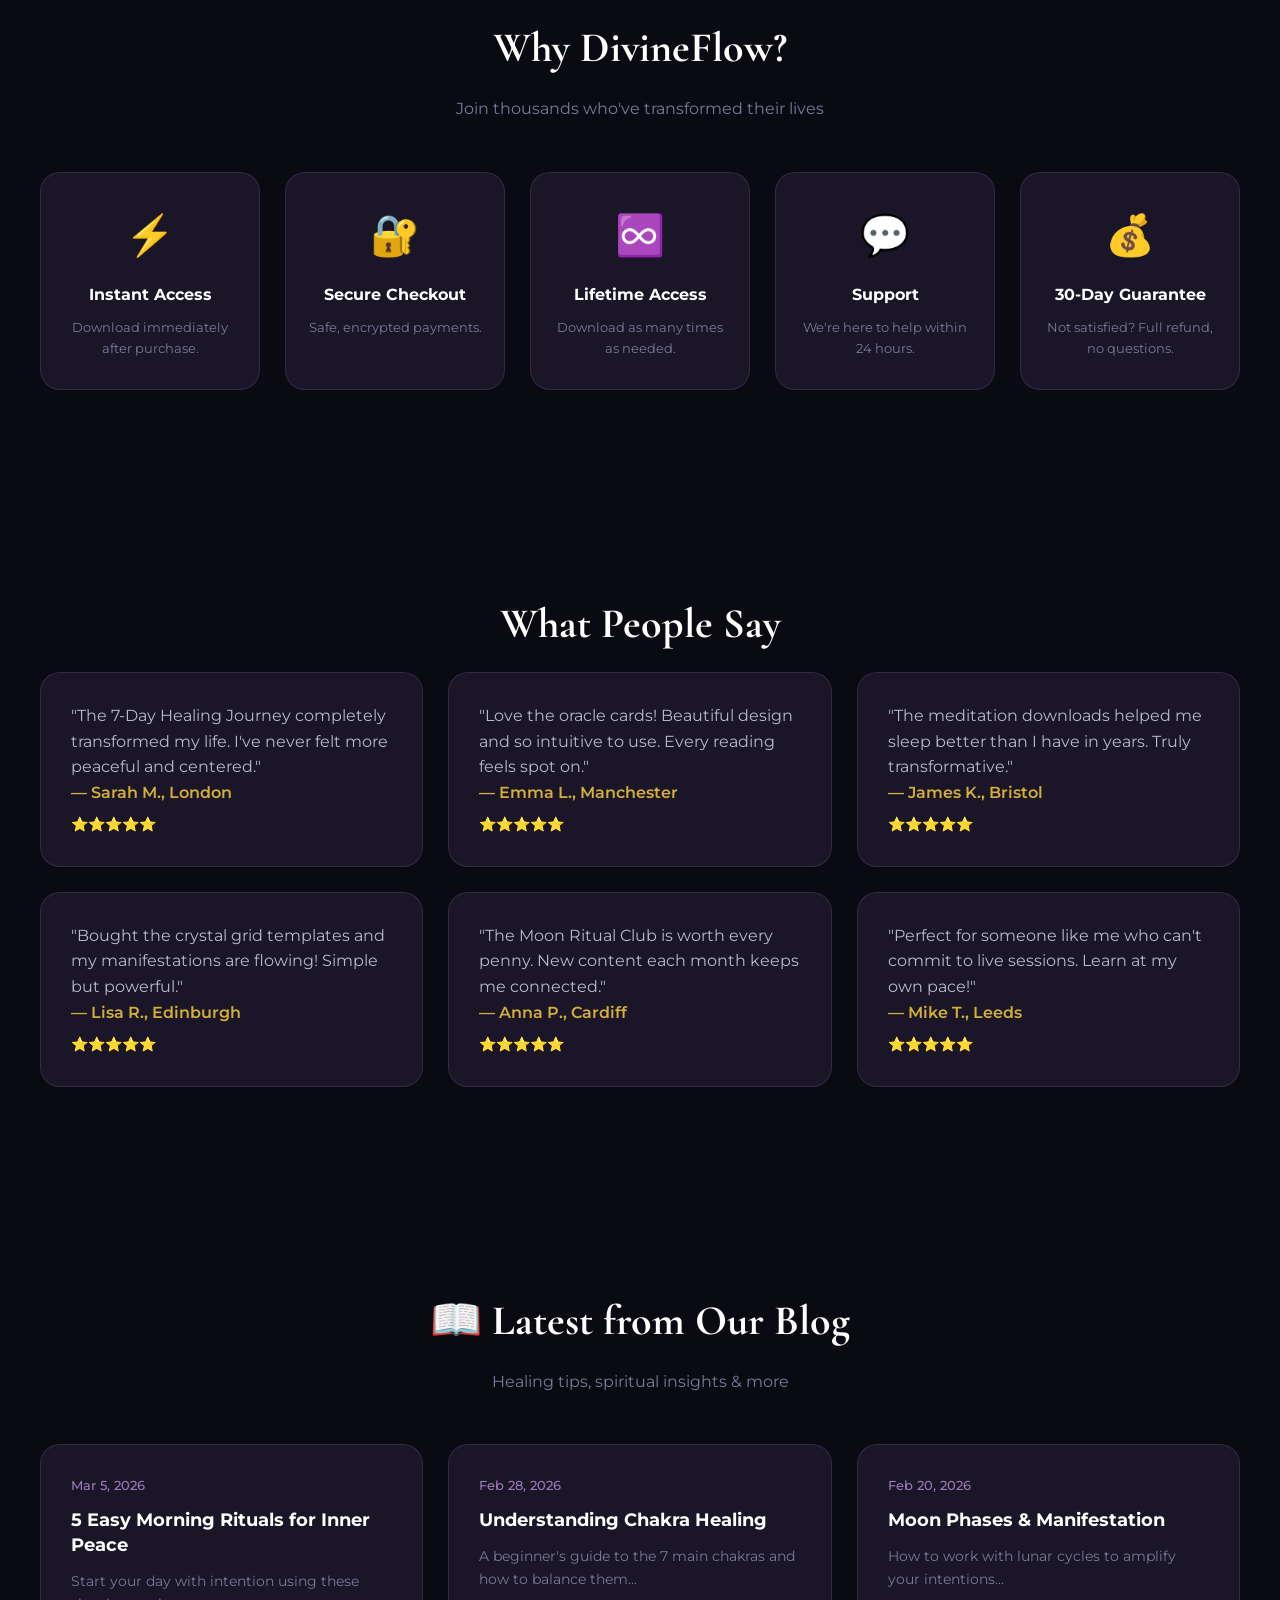
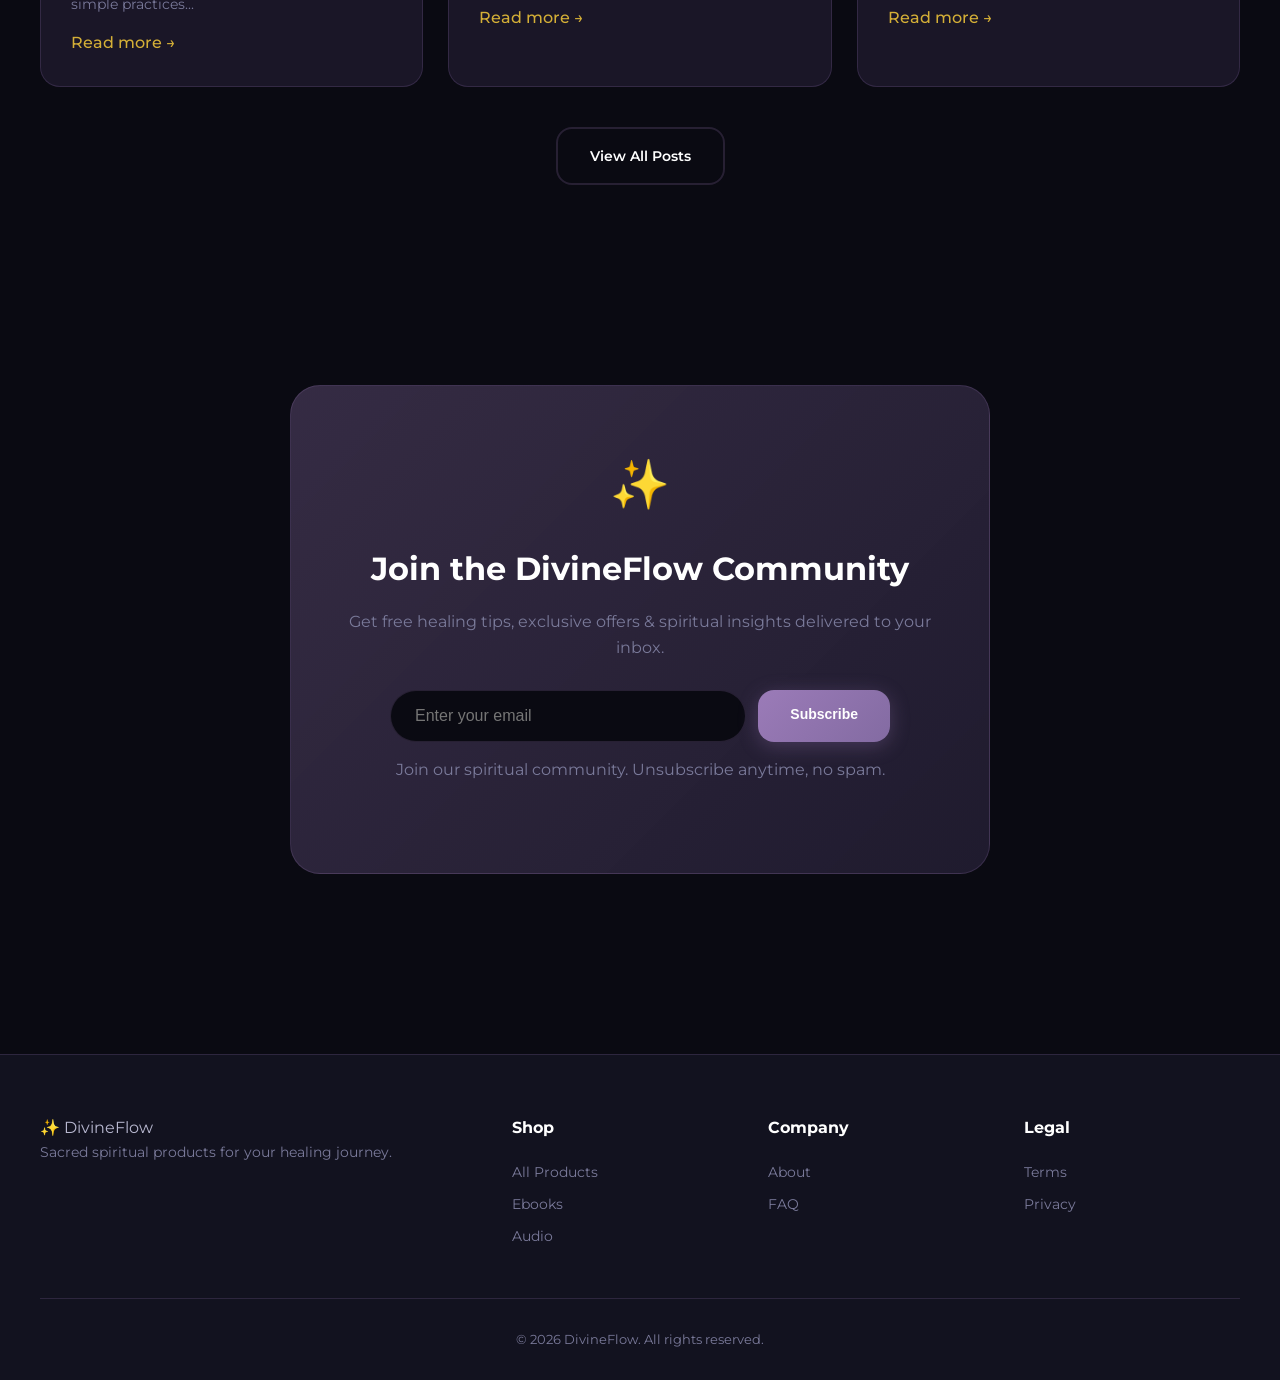
==== commit d2db928b: "Remove logos gallery section for real" ====
--- a/index.html
+++ b/index.html
@@ -306,26 +306,6 @@
         </div>
     </section>
 
-    <!-- Logo Gallery -->
-    <section class="section logo-gallery">
-        <div class="container">
-            <h2 class="section-title scroll-fade">Our Logos</h2>
-            <p class="section-subtitle scroll-fade">Choose your favorite</p>
-            
-            <div class="logos-grid">
-                <div class="logo-option scroll-fade">
-                    <img src="divineflow-logo-1.png" alt="Logo 1">
-                </div>
-                <div class="logo-option scroll-fade">
-                    <img src="divineflow-logo-2.png" alt="Logo 2">
-                </div>
-                <div class="logo-option scroll-fade">
-                    <img src="divineflow-logo-3.png" alt="Logo 3">
-                </div>
-            </div>
-        </div>
-    </section>
-
     <footer class="footer">
         <div class="container">
             <div class="footer-grid">
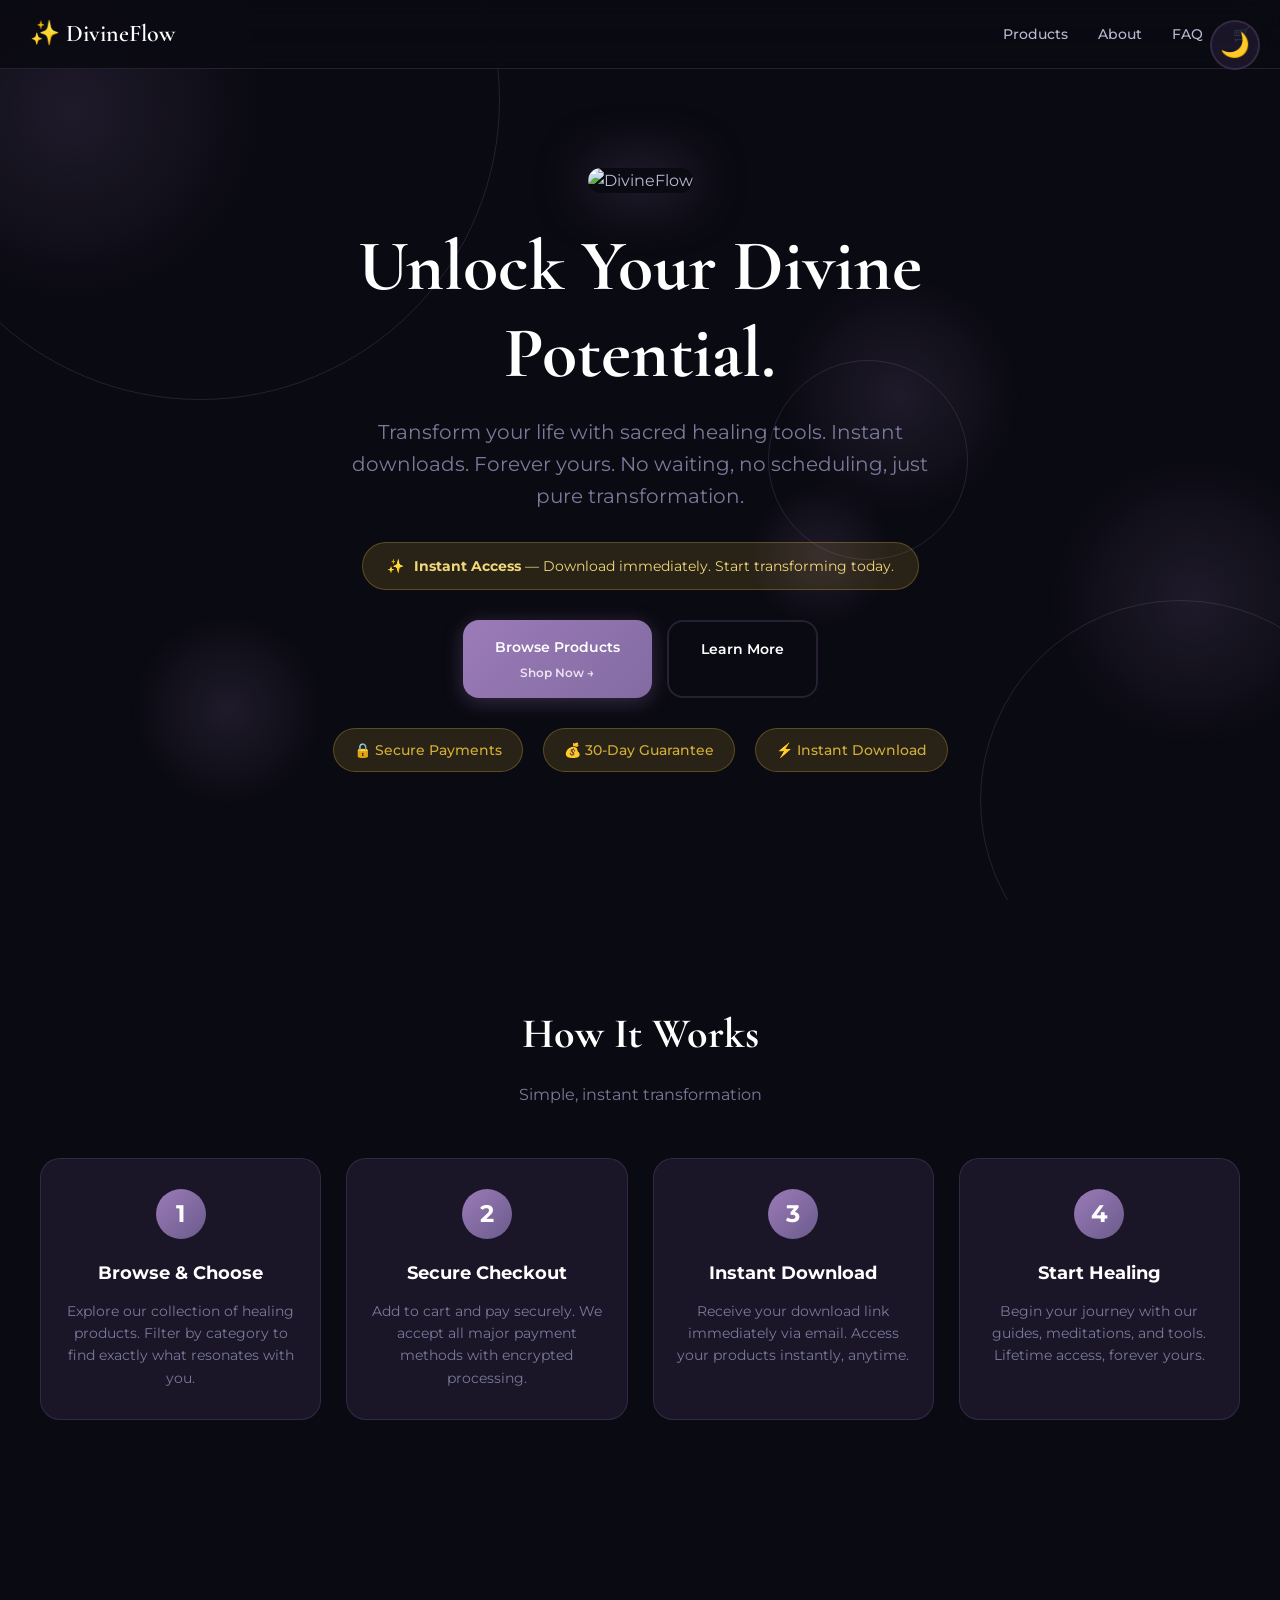
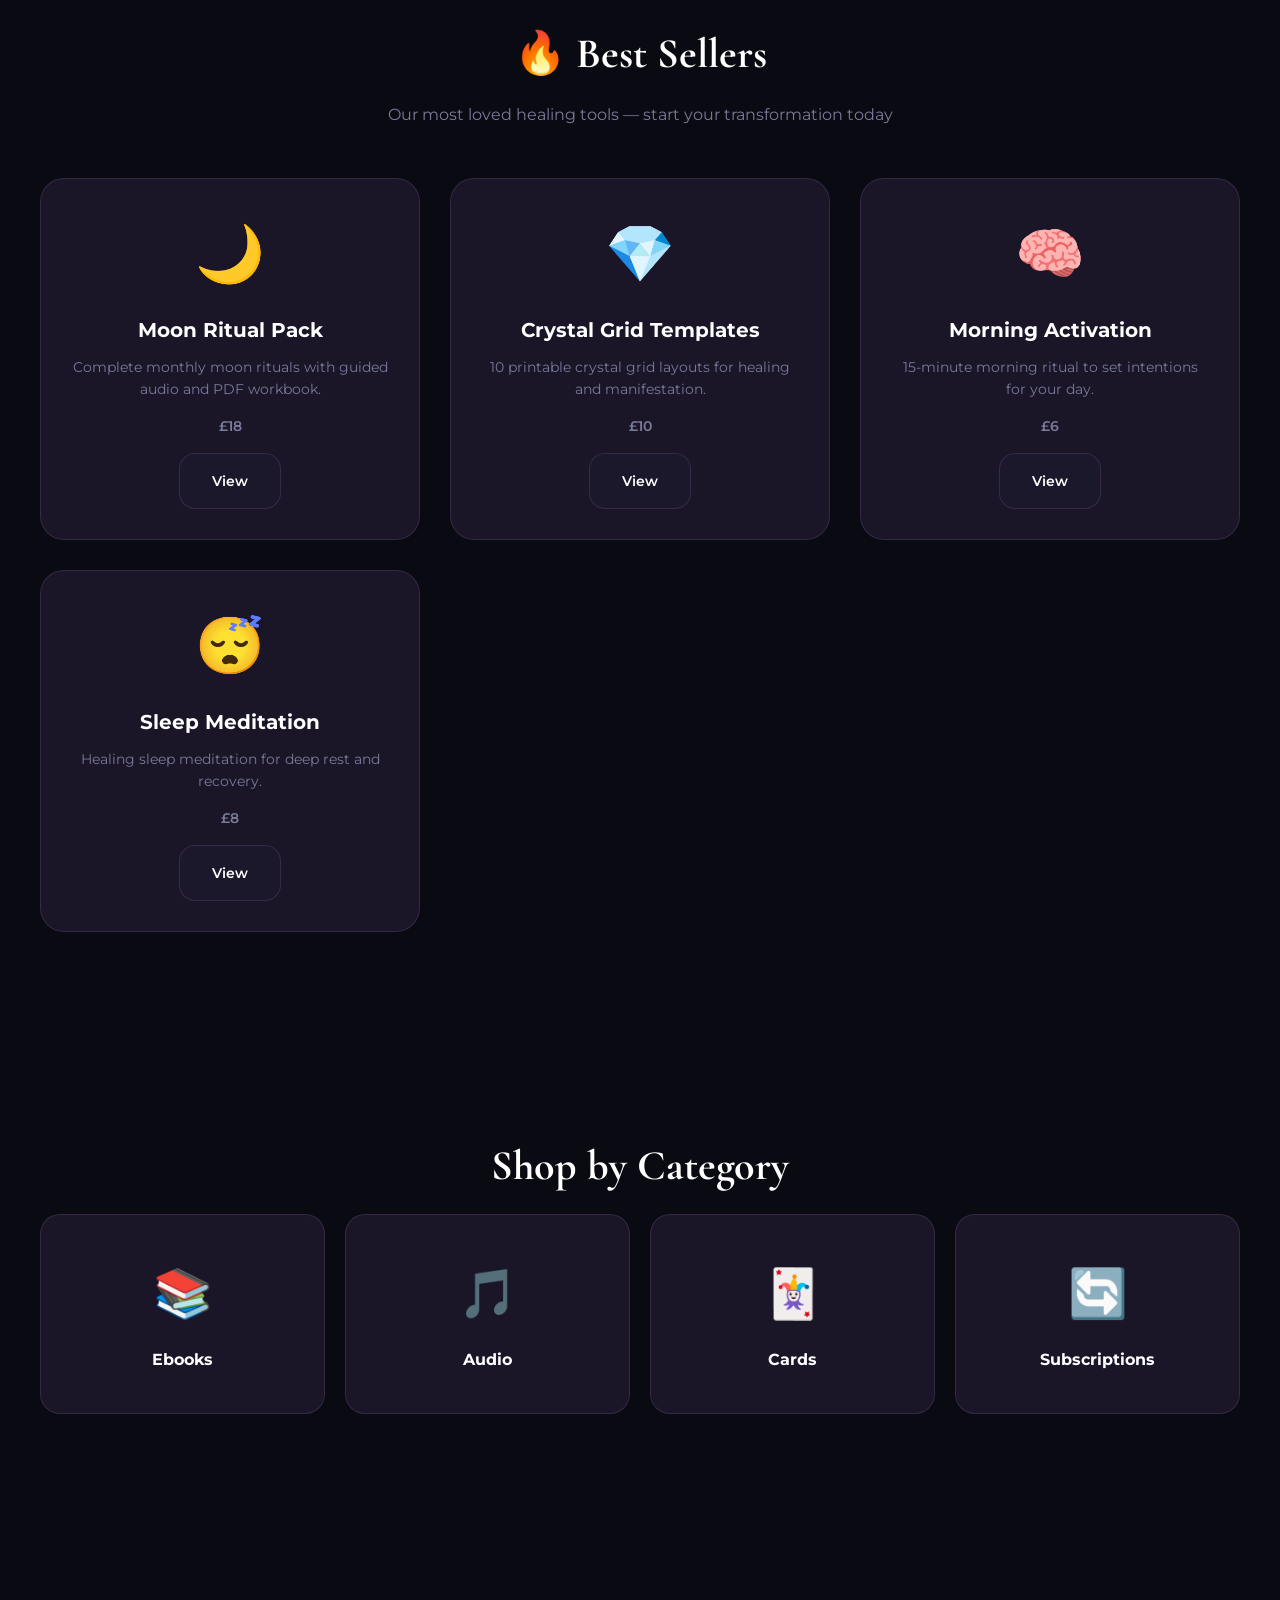
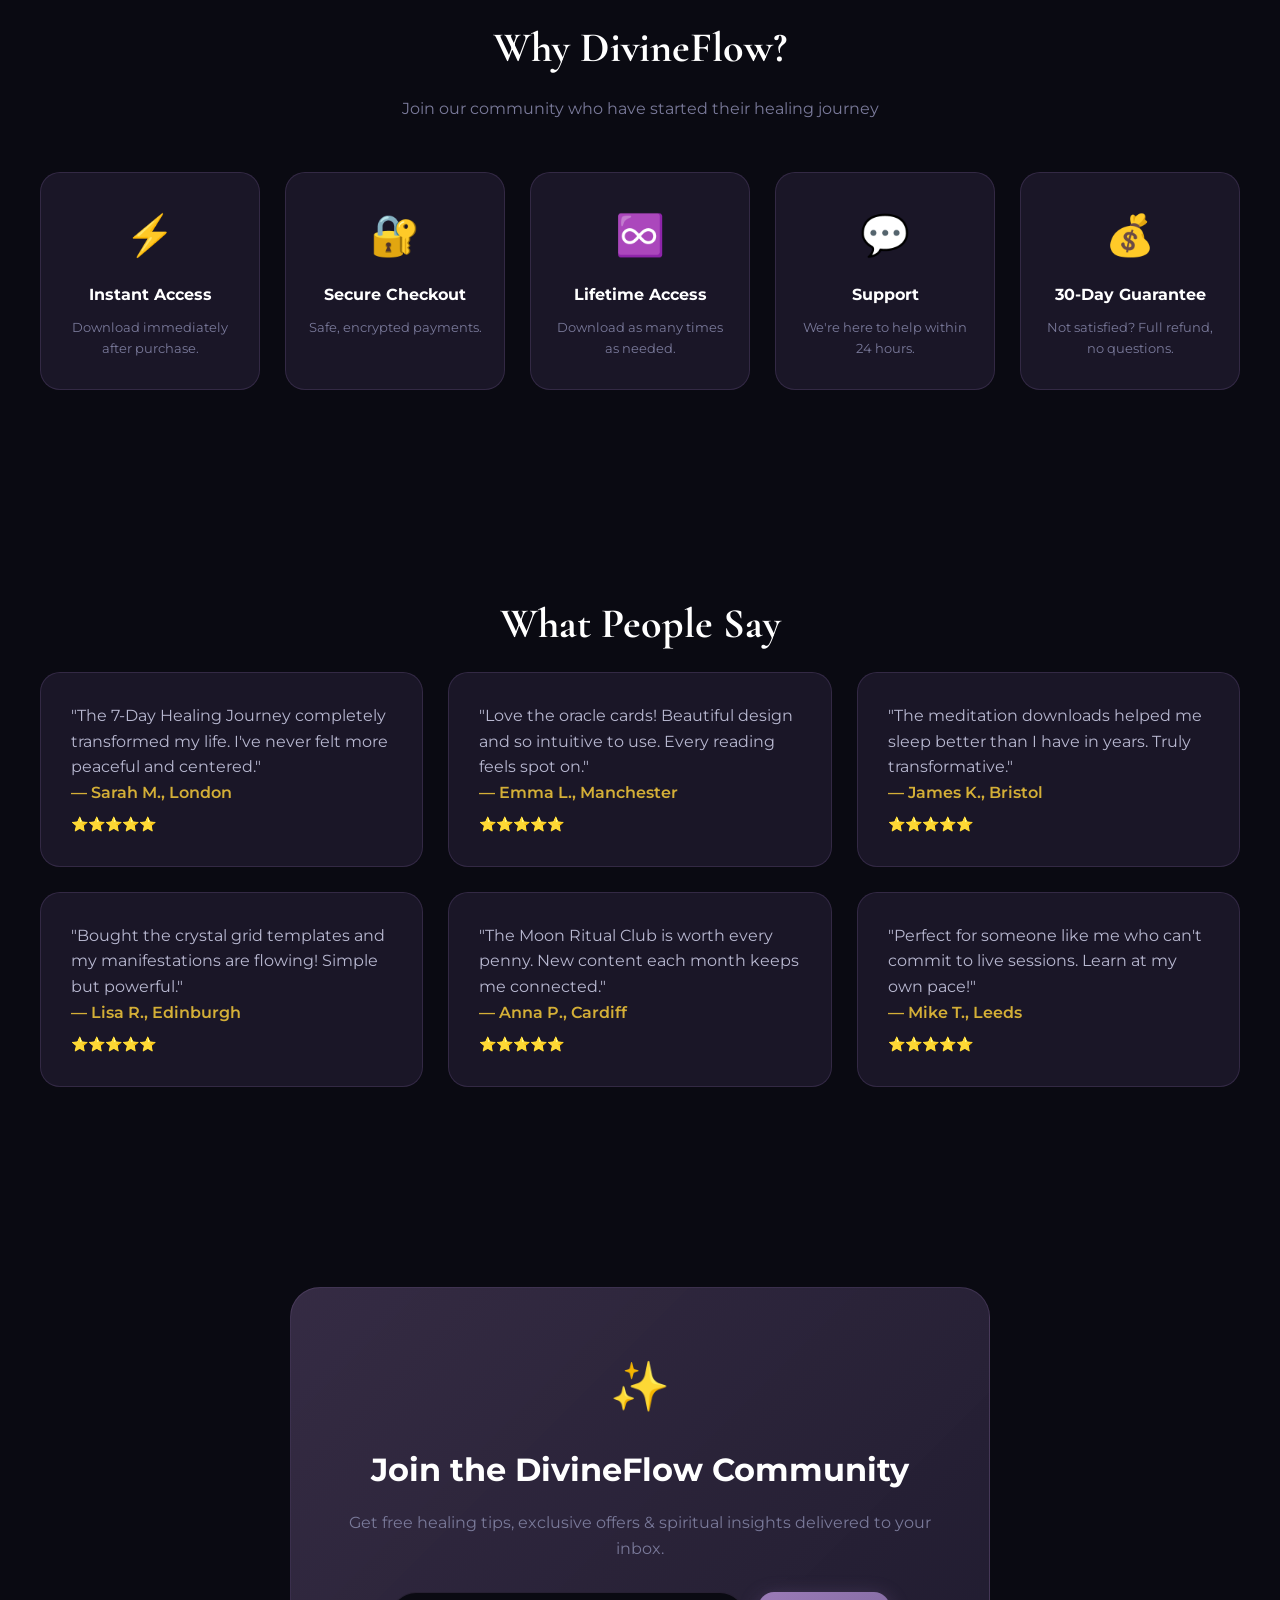
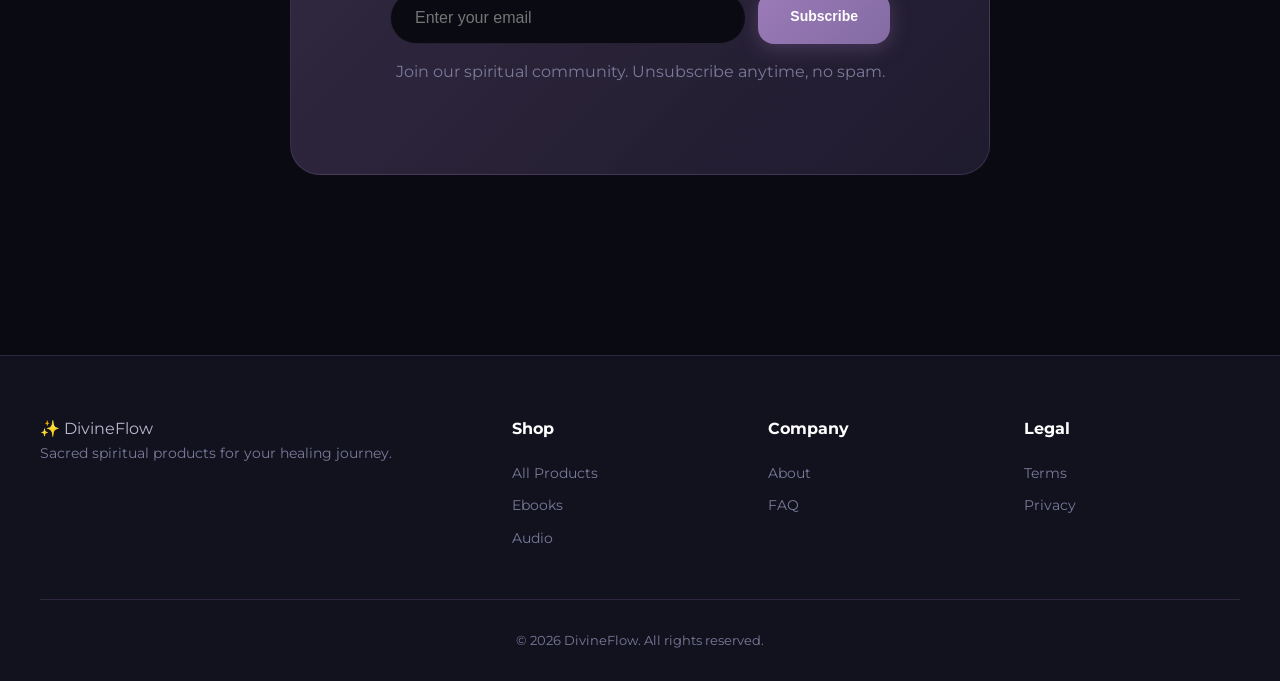
==== commit 92c8ac9f: "FIX: Remove broken favicon, fix fake claims, remove dead blog links, remove 'automated'" ====
--- a/index.html
+++ b/index.html
@@ -8,7 +8,7 @@
     <link rel="preconnect" href="https://fonts.googleapis.com">
     <link rel="preconnect" href="https://fonts.gstatic.com" crossorigin>
     <link href="https://fonts.googleapis.com/css2?family=Cormorant+Garamond:wght@400;500;600&family=Montserrat:wght@300;400;500&display=swap" rel="stylesheet">
-    <link rel="icon" type="image/png" href="divineflow-logo-1.png">
+    <!-- Theme Toggle -->
 </head>
 <body>
     <!-- Floating Healing Orbs -->
@@ -86,7 +86,7 @@
     <section class="section how-it-works">
         <div class="container">
             <h2 class="section-title scroll-fade">How It Works</h2>
-            <p class="section-subtitle scroll-fade">Simple, automated, instant</p>
+            <p class="section-subtitle scroll-fade">Simple, instant transformation</p>
             
             <div class="steps-grid">
                 <div class="step-card scroll-fade">
@@ -117,7 +117,7 @@
     <section class="section featured-products">
         <div class="container">
             <h2 class="section-title scroll-fade">🔥 Best Sellers</h2>
-            <p class="section-subtitle scroll-fade">Our most loved healing tools — trusted by hundreds</p>
+            <p class="section-subtitle scroll-fade">Our most loved healing tools — start your transformation today</p>
             
             <div class="featured-grid">
                 <div class="featured-card scroll-fade">
@@ -185,7 +185,7 @@
     <section class="section why-section">
         <div class="container">
             <h2 class="section-title scroll-fade">Why DivineFlow?</h2>
-            <p class="section-subtitle scroll-fade">Join thousands who've transformed their lives</p>
+            <p class="section-subtitle scroll-fade">Join our community who have started their healing journey</p>
             
             <div class="why-grid">
                 <div class="why-card scroll-fade">
@@ -253,39 +253,6 @@
                     <p class="testimonial-author">— Mike T., Leeds</p>
                     <div class="testimonial-stars">⭐⭐⭐⭐⭐</div>
                 </div>
-            </div>
-        </div>
-    </section>
-
-    <!-- Blog Preview -->
-    <section class="section blog-preview">
-        <div class="container">
-            <h2 class="section-title scroll-fade">📖 Latest from Our Blog</h2>
-            <p class="section-subtitle scroll-fade">Healing tips, spiritual insights & more</p>
-            
-            <div class="blog-grid">
-                <article class="blog-card scroll-fade">
-                    <div class="blog-date">Mar 5, 2026</div>
-                    <h3>5 Easy Morning Rituals for Inner Peace</h3>
-                    <p>Start your day with intention using these simple practices...</p>
-                    <a href="#" class="blog-link">Read more →</a>
-                </article>
-                <article class="blog-card scroll-fade">
-                    <div class="blog-date">Feb 28, 2026</div>
-                    <h3>Understanding Chakra Healing</h3>
-                    <p>A beginner's guide to the 7 main chakras and how to balance them...</p>
-                    <a href="#" class="blog-link">Read more →</a>
-                </article>
-                <article class="blog-card scroll-fade">
-                    <div class="blog-date">Feb 20, 2026</div>
-                    <h3>Moon Phases & Manifestation</h3>
-                    <p>How to work with lunar cycles to amplify your intentions...</p>
-                    <a href="#" class="blog-link">Read more →</a>
-                </article>
-            </div>
-            
-            <div class="blog-cta scroll-fade">
-                <a href="#" class="btn btn-outline">View All Posts</a>
             </div>
         </div>
     </section>
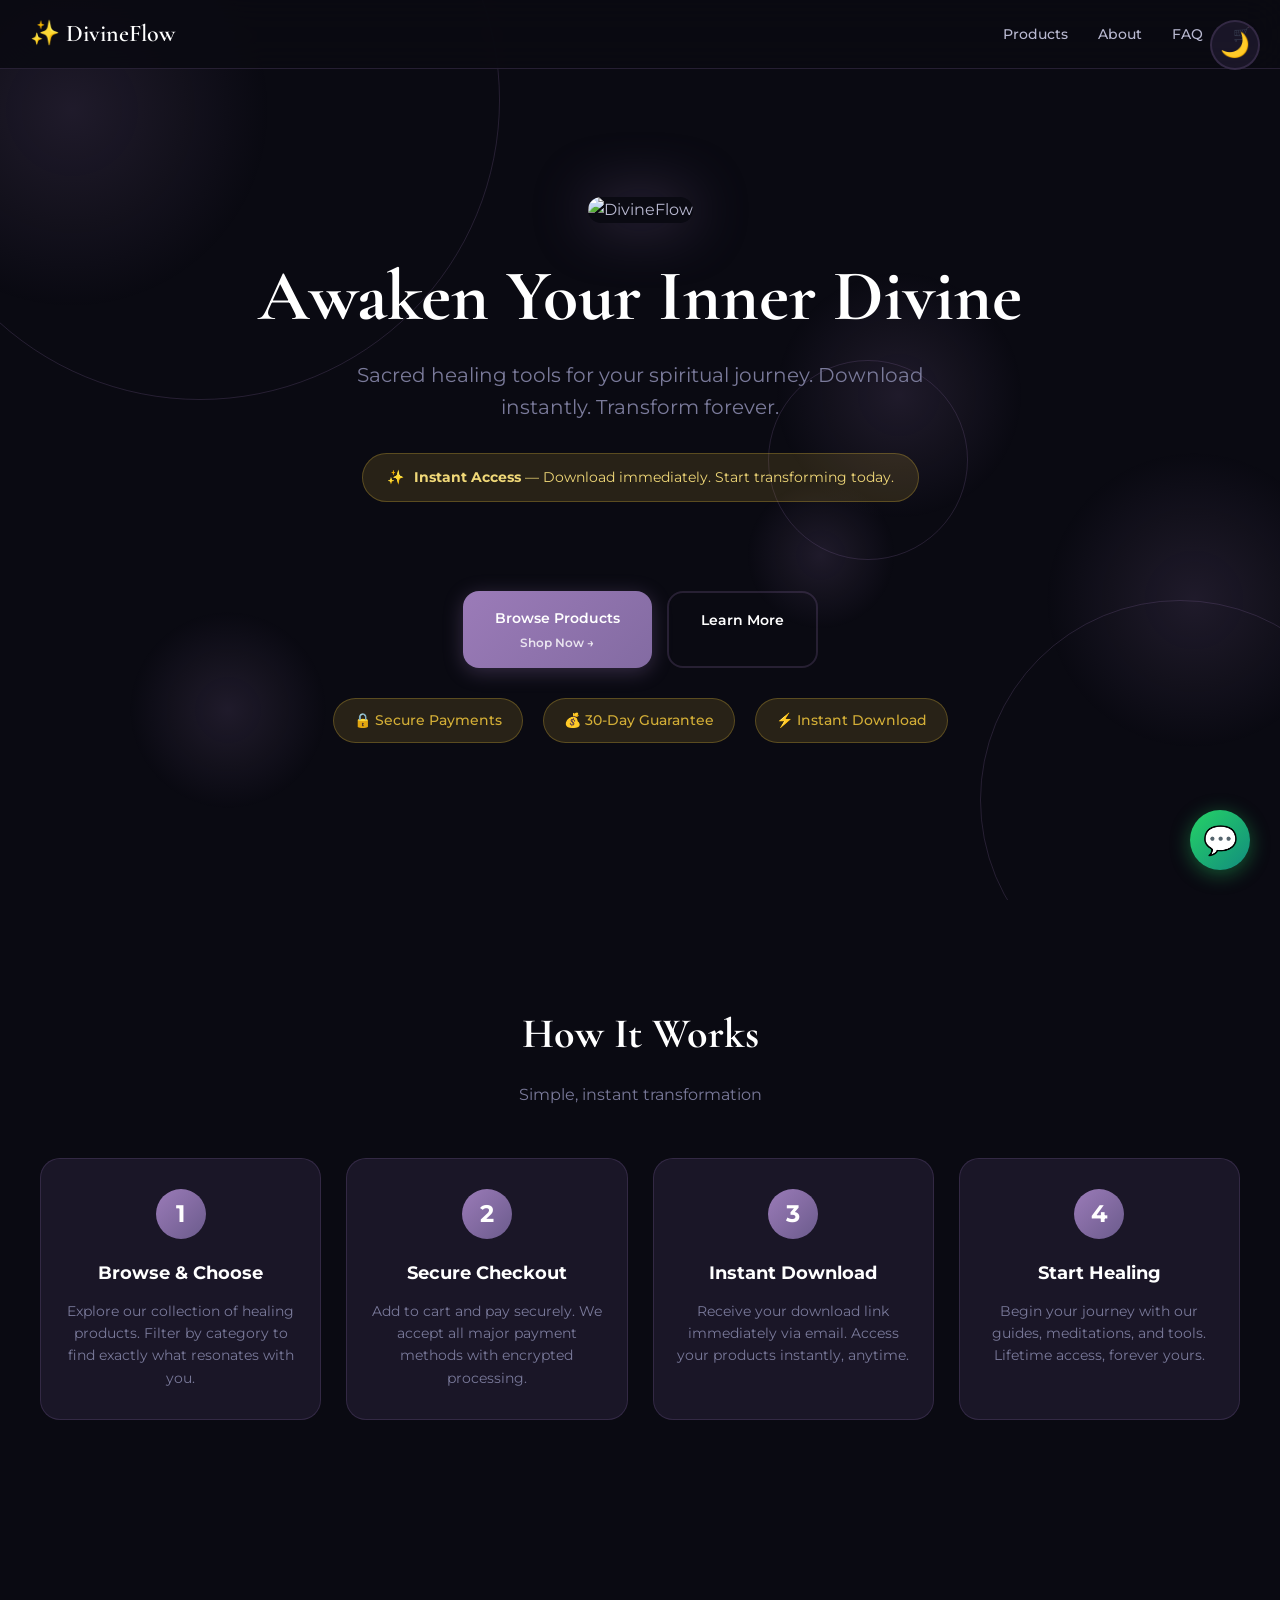
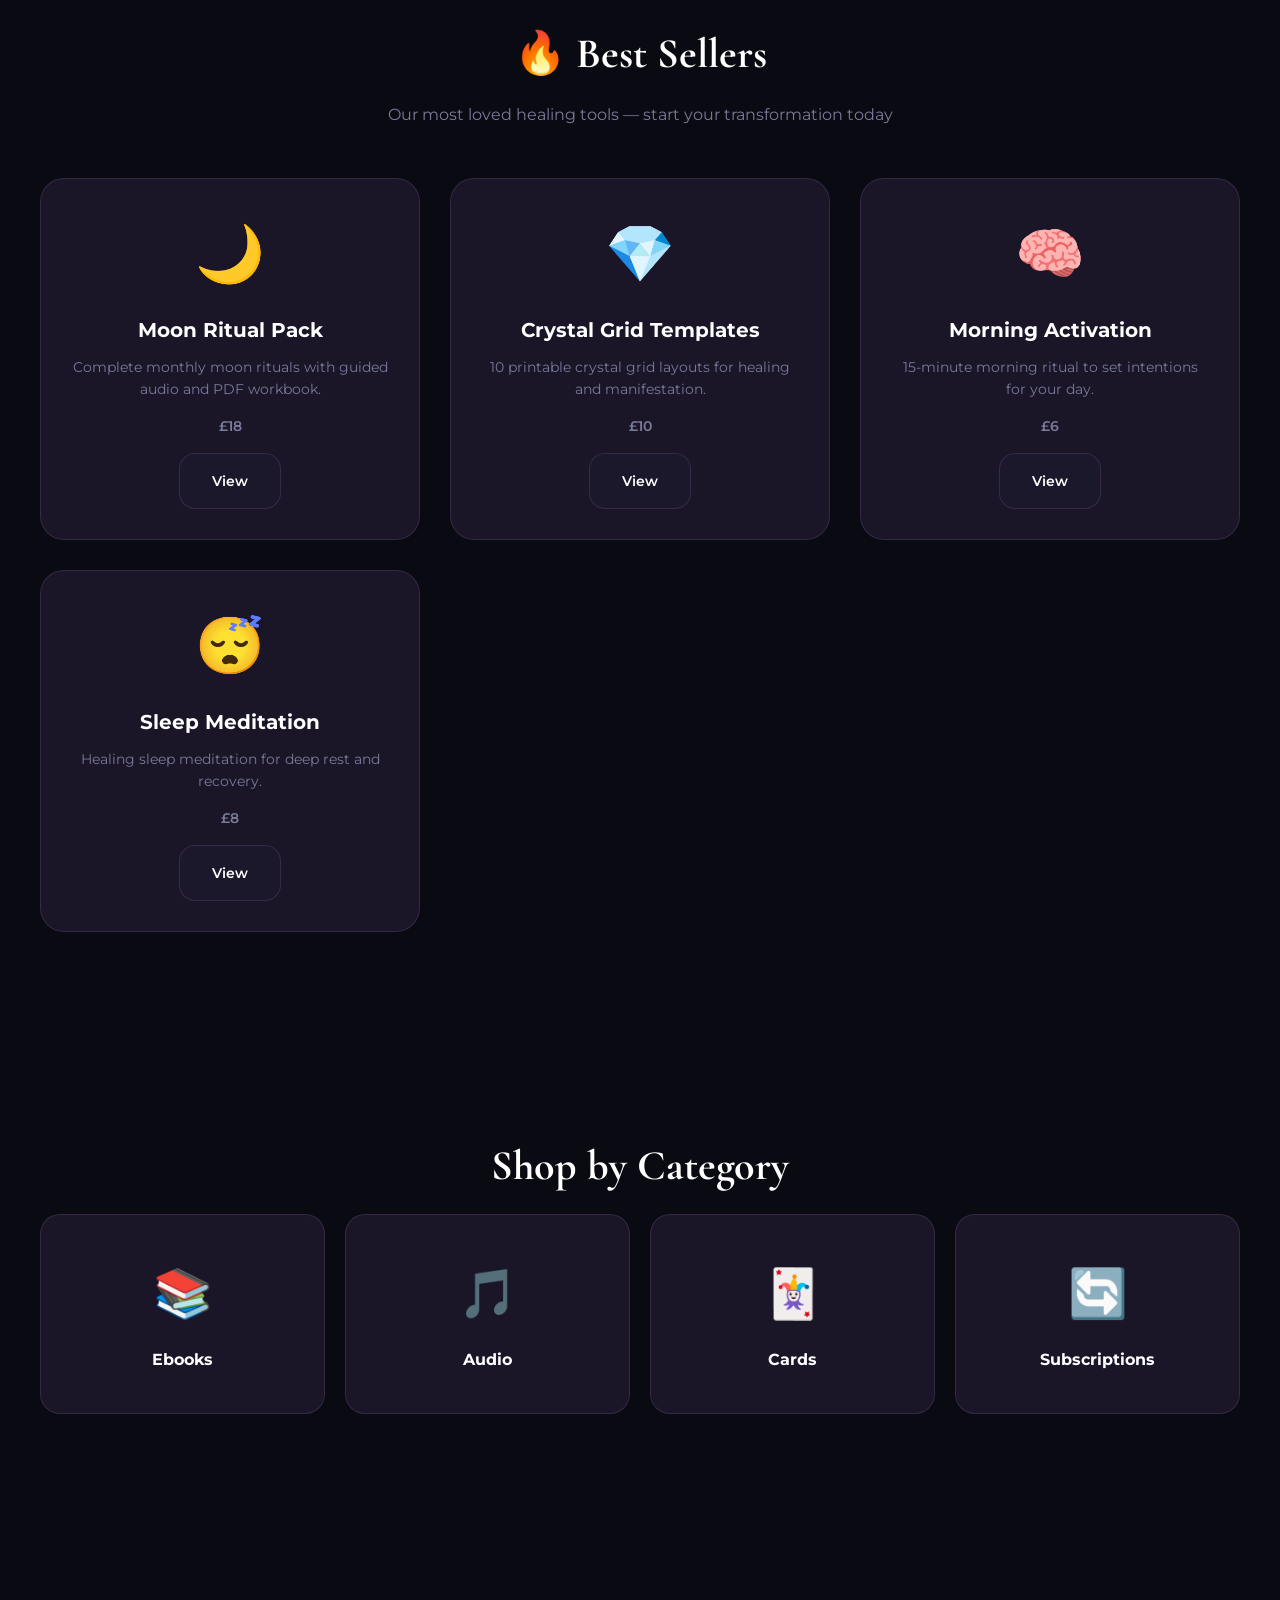
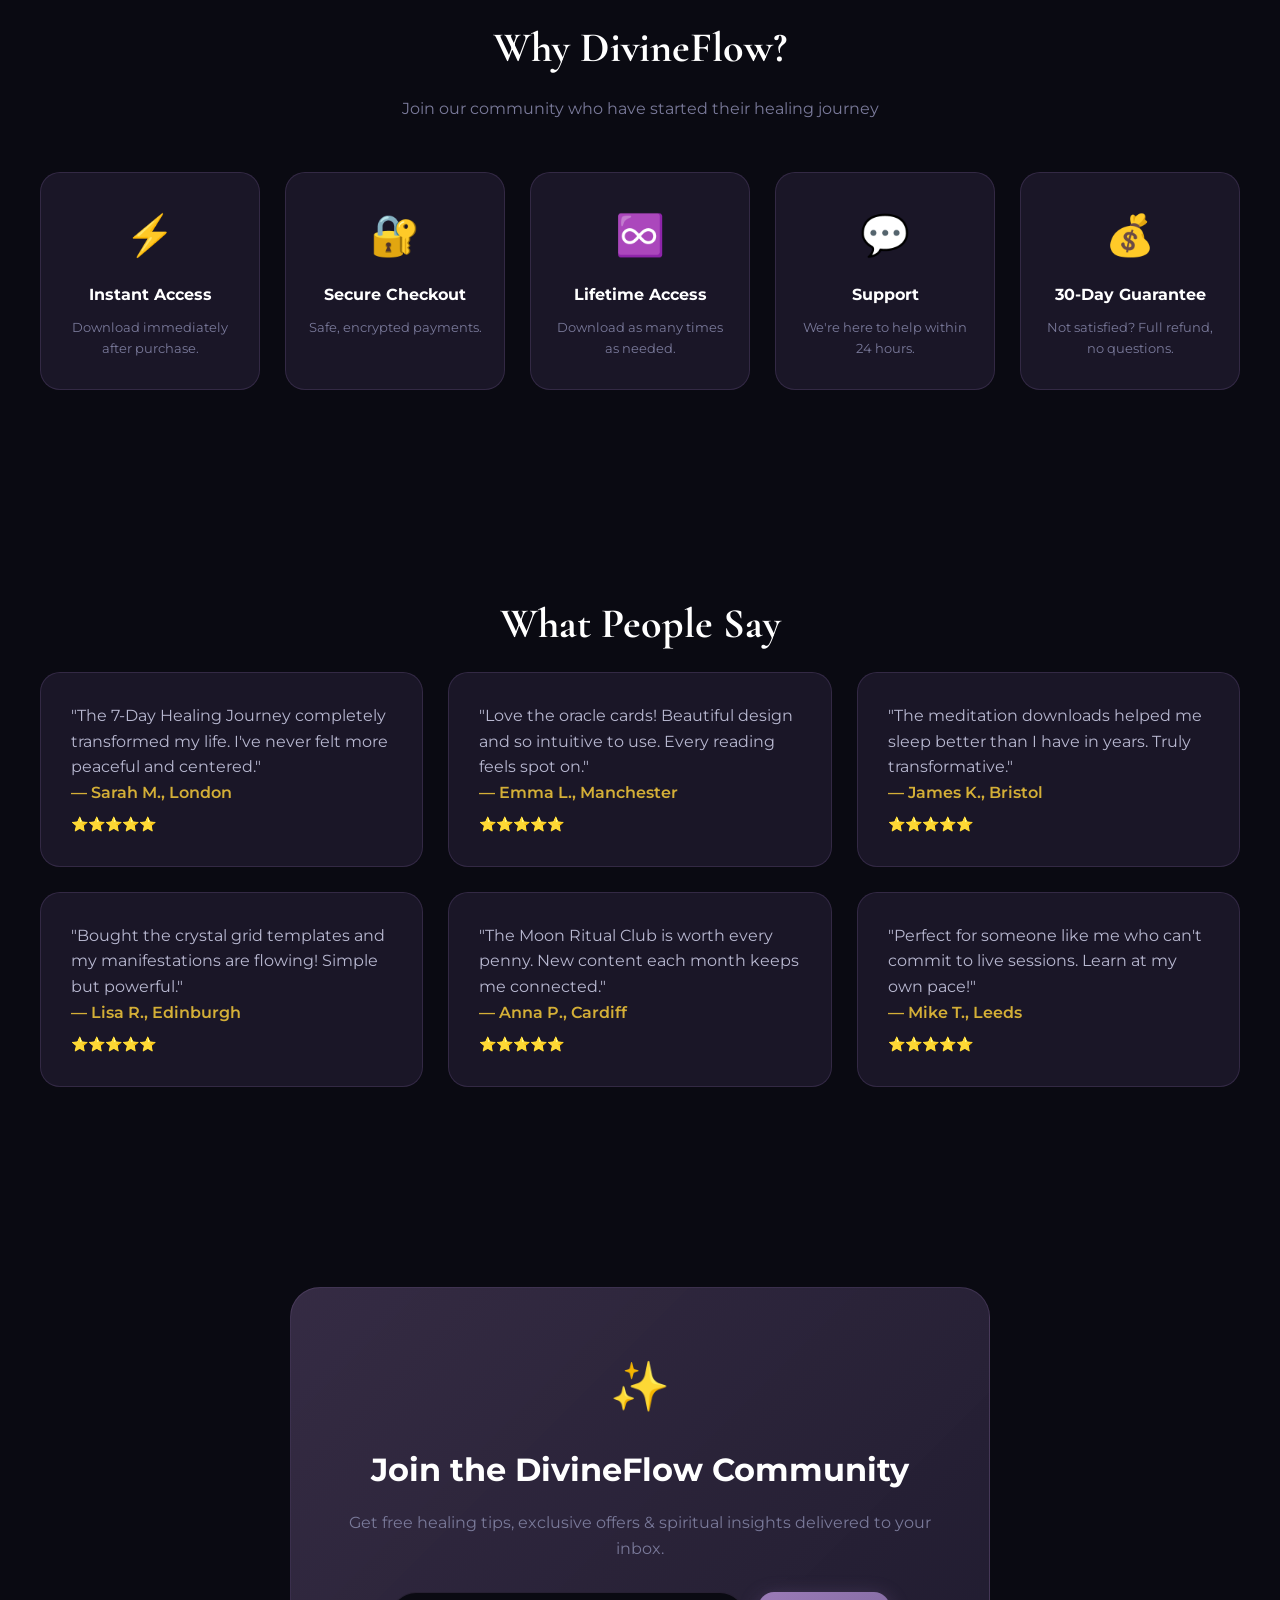
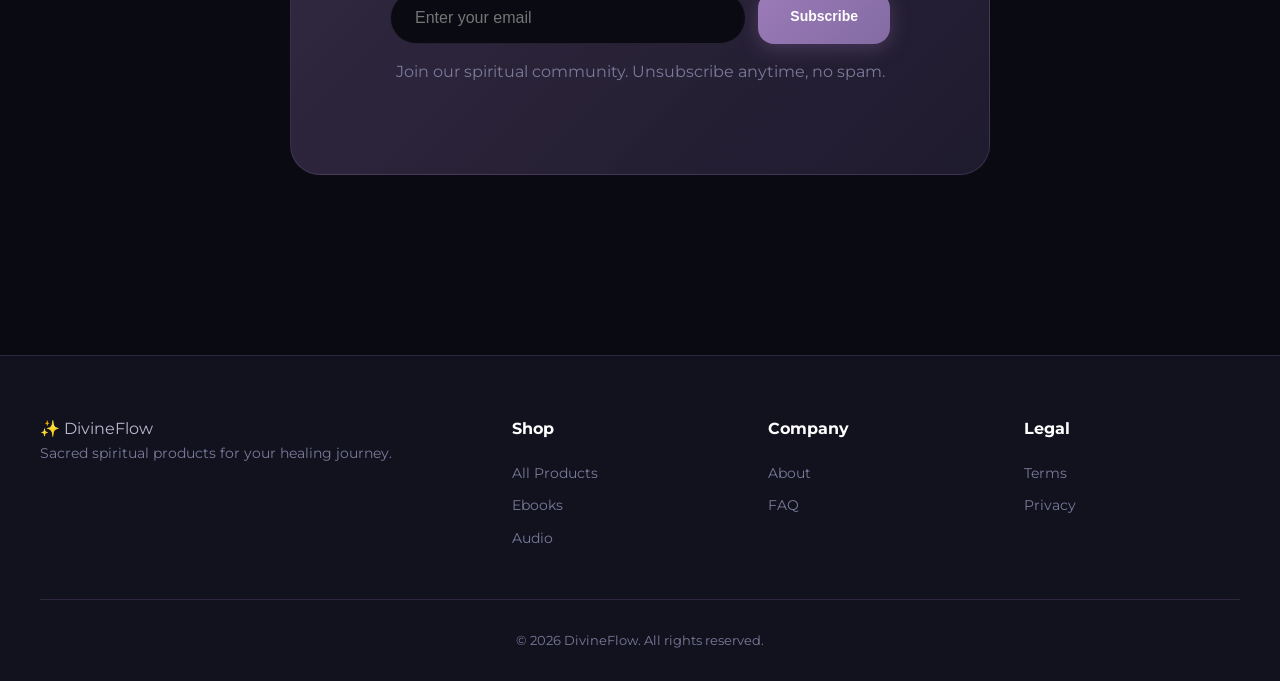
==== commit a0025c6d: "IMPROVE: Better headline, floating contact, scroll button, urgency banner" ====
--- a/index.html
+++ b/index.html
@@ -25,6 +25,14 @@
         <span class="theme-icon">🌙</span>
     </button>
 
+    <!-- Floating Contact Button -->
+    <a href="mailto:hello@divineflow.co.uk" class="floating-contact" aria-label="Contact us">
+        💬
+    </a>
+
+    <!-- Scroll to Top -->
+    <button class="scroll-top" onclick="scrollToTop()" aria-label="Scroll to top">↑</button>
+
     <header class="header">
         <nav class="nav">
             <a href="index.html" class="logo">
@@ -51,12 +59,17 @@
             <div class="hero-logo fade-in">
                 <img src="hero-incredible.png" alt="DivineFlow" class="hero-logo-img">
             </div>
-            <h1 class="fade-in">Unlock Your Divine Potential.</h1>
-            <p class="hero-subtitle fade-in delay-1">Transform your life with sacred healing tools. Instant downloads. Forever yours. No waiting, no scheduling, just pure transformation.</p>
+            <h1 class="fade-in">Awaken Your Inner Divine</h1>
+            <p class="hero-subtitle fade-in delay-1">Sacred healing tools for your spiritual journey. Download instantly. Transform forever.</p>
             
             <div class="automation-banner fade-in delay-2">
                 <span class="auto-icon">✨</span>
                 <span><strong>Instant Access</strong> — Download immediately. Start transforming today.</span>
+            </div>
+            
+            <!-- Urgency Banner -->
+            <div class="urgency-banner fade-in delay-3">
+                🔥 <strong>247 people</strong> have started their healing journey this week
             </div>
             
             <div class="hero-btns fade-in delay-3">
@@ -342,6 +355,23 @@
         
         // Initialize theme icon
         updateThemeIcon();
+        
+        // Scroll to top
+        function scrollToTop() {
+            window.scrollTo({ top: 0, behavior: 'smooth' });
+        }
+        
+        // Show/hide scroll button
+        window.addEventListener('scroll', function() {
+            const scrollBtn = document.querySelector('.scroll-top');
+            if (window.scrollY > 300) {
+                scrollBtn.style.opacity = '1';
+                scrollBtn.style.pointerEvents = 'auto';
+            } else {
+                scrollBtn.style.opacity = '0';
+                scrollBtn.style.pointerEvents = 'none';
+            }
+        });
     </script>
 </body>
 </html>
--- a/styles.css
+++ b/styles.css
@@ -1285,3 +1285,74 @@
         grid-template-columns: repeat(2, 1fr);
     }
 }
+
+/* Floating Contact Button */
+.floating-contact {
+    position: fixed;
+    bottom: 30px;
+    right: 30px;
+    width: 60px;
+    height: 60px;
+    background: linear-gradient(135deg, #25D366, #128C7E);
+    border-radius: 50%;
+    display: flex;
+    align-items: center;
+    justify-content: center;
+    font-size: 28px;
+    z-index: 1000;
+    box-shadow: 0 4px 20px rgba(37, 211, 102, 0.4);
+    transition: all 0.3s ease;
+    text-decoration: none;
+}
+
+.floating-contact:hover {
+    transform: scale(1.1) rotate(10deg);
+    box-shadow: 0 6px 30px rgba(37, 211, 102, 0.6);
+}
+
+/* Scroll to Top Button */
+.scroll-top {
+    position: fixed;
+    bottom: 100px;
+    right: 30px;
+    width: 50px;
+    height: 50px;
+    background: var(--accent-primary);
+    border: none;
+    border-radius: 50%;
+    color: white;
+    font-size: 24px;
+    cursor: pointer;
+    z-index: 999;
+    opacity: 0;
+    pointer-events: none;
+    transition: all 0.3s ease;
+    box-shadow: 0 4px 15px rgba(155, 123, 184, 0.4);
+}
+
+.scroll-top:hover {
+    background: var(--accent-secondary);
+    transform: translateY(-3px);
+}
+
+/* Urgency Banner */
+.urgency-banner {
+    display: inline-block;
+    background: rgba(255, 100, 100, 0.15);
+    border: 1px solid rgba(255, 100, 100, 0.3);
+    padding: 10px 20px;
+    border-radius: 25px;
+    margin-top: 15px;
+    font-size: 14px;
+    color: #ff9a9a;
+    animation: pulse 2s ease-in-out infinite;
+}
+
+@keyframes pulse {
+    0%, 100% { opacity: 1; }
+    50% { opacity: 0.8; }
+}
+
+.urgency-banner strong {
+    color: #ff6b6b;
+}
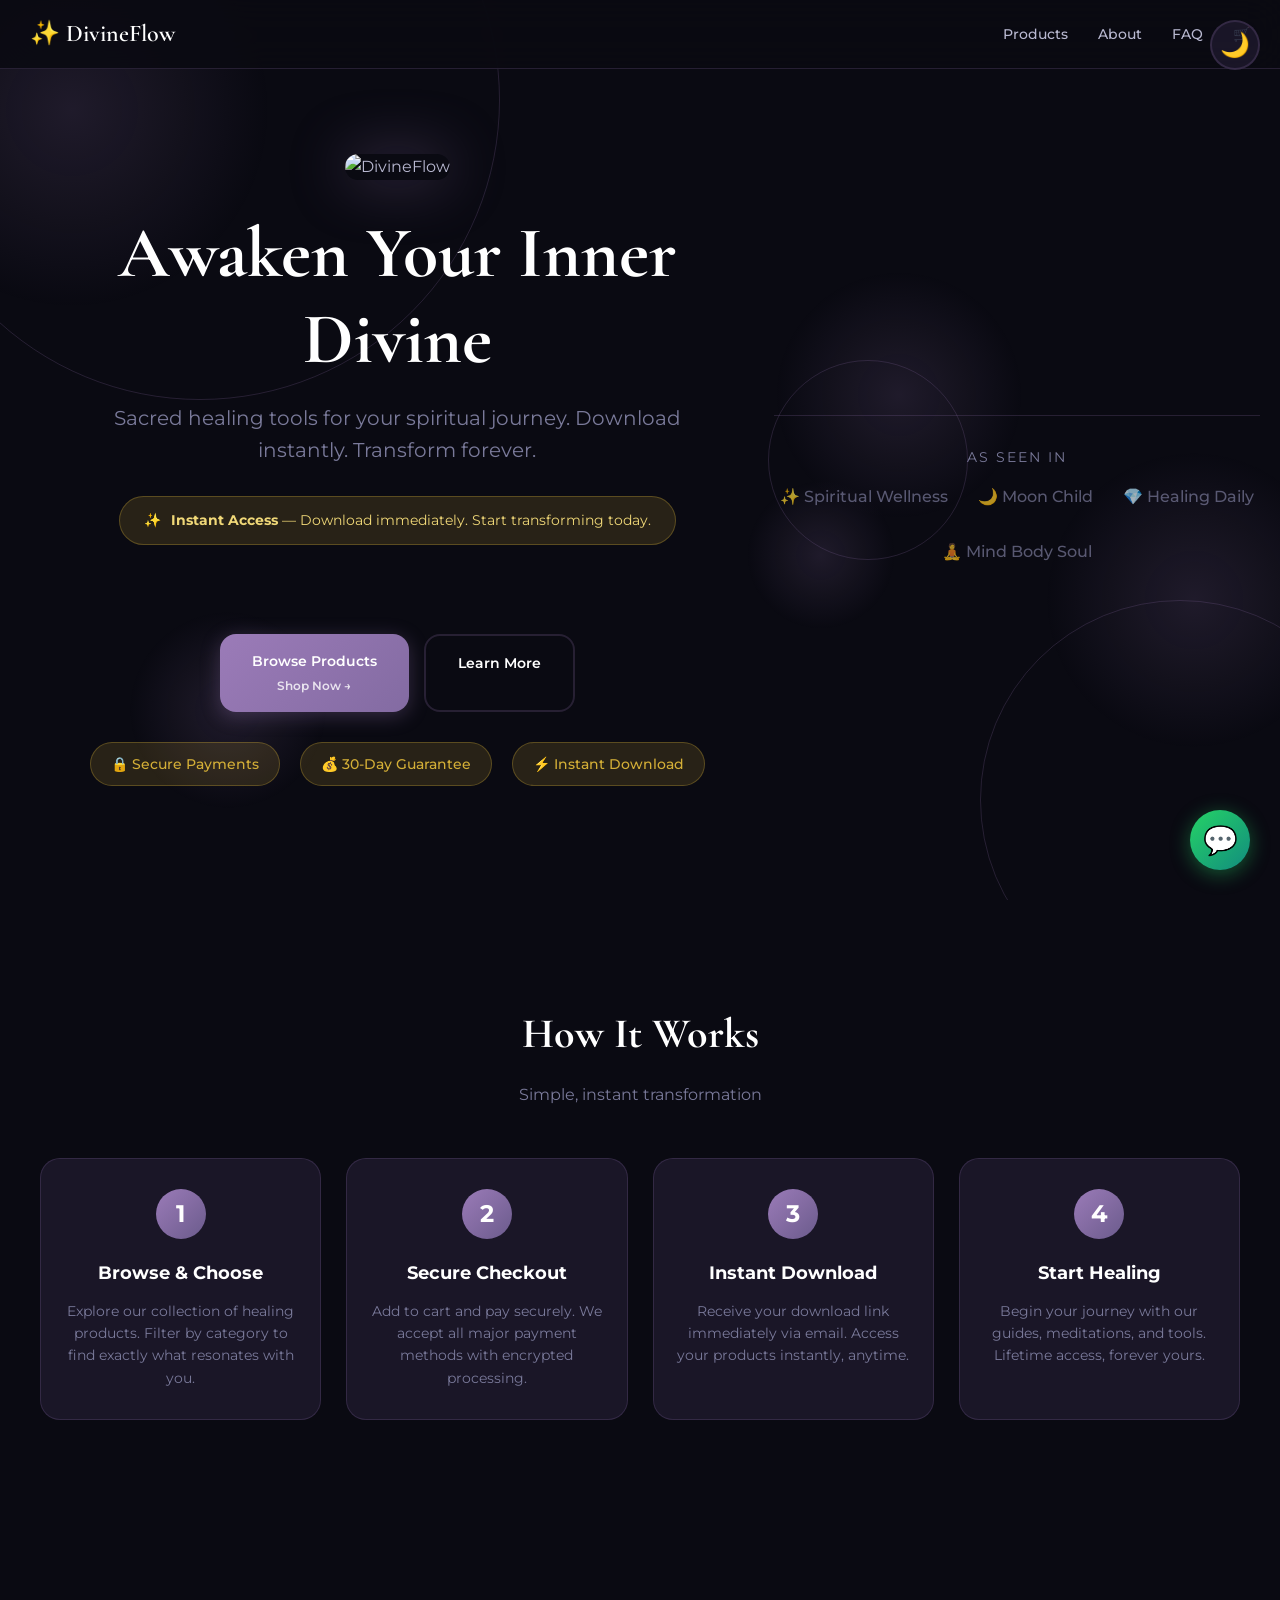
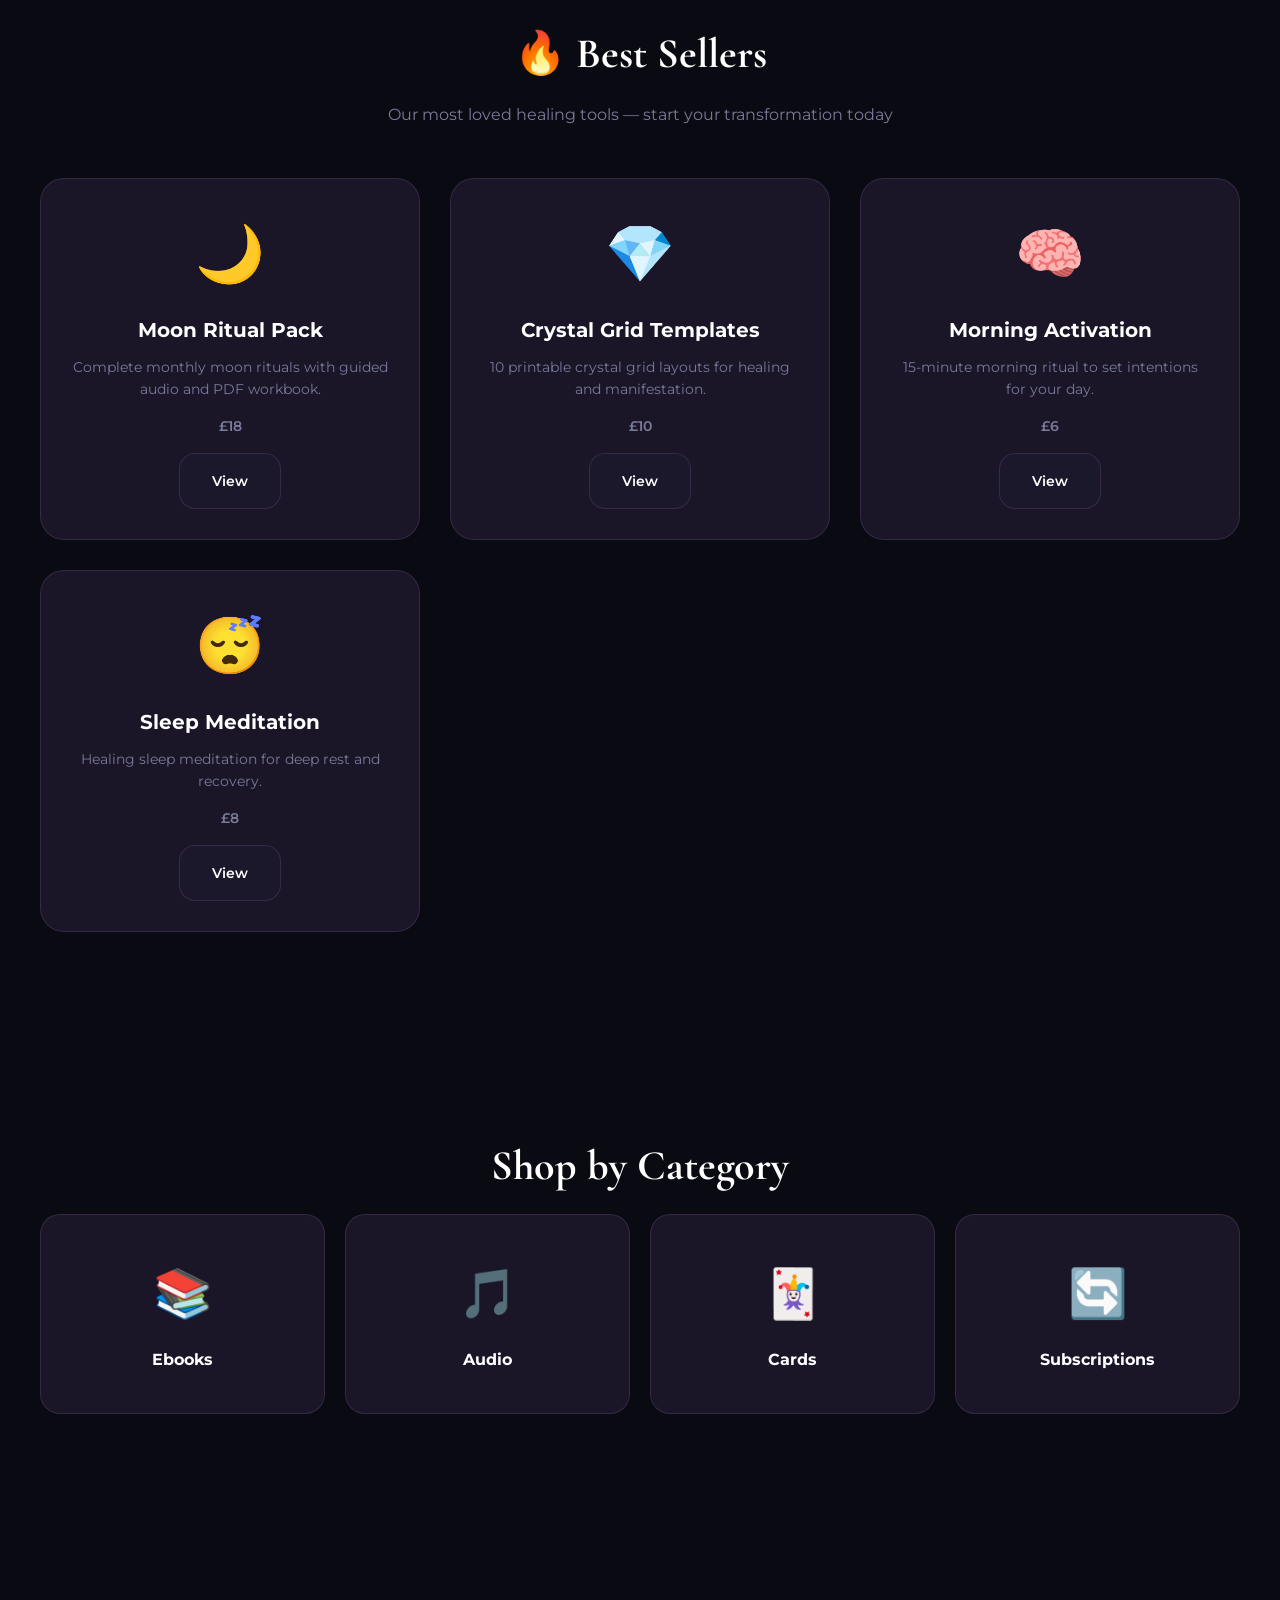
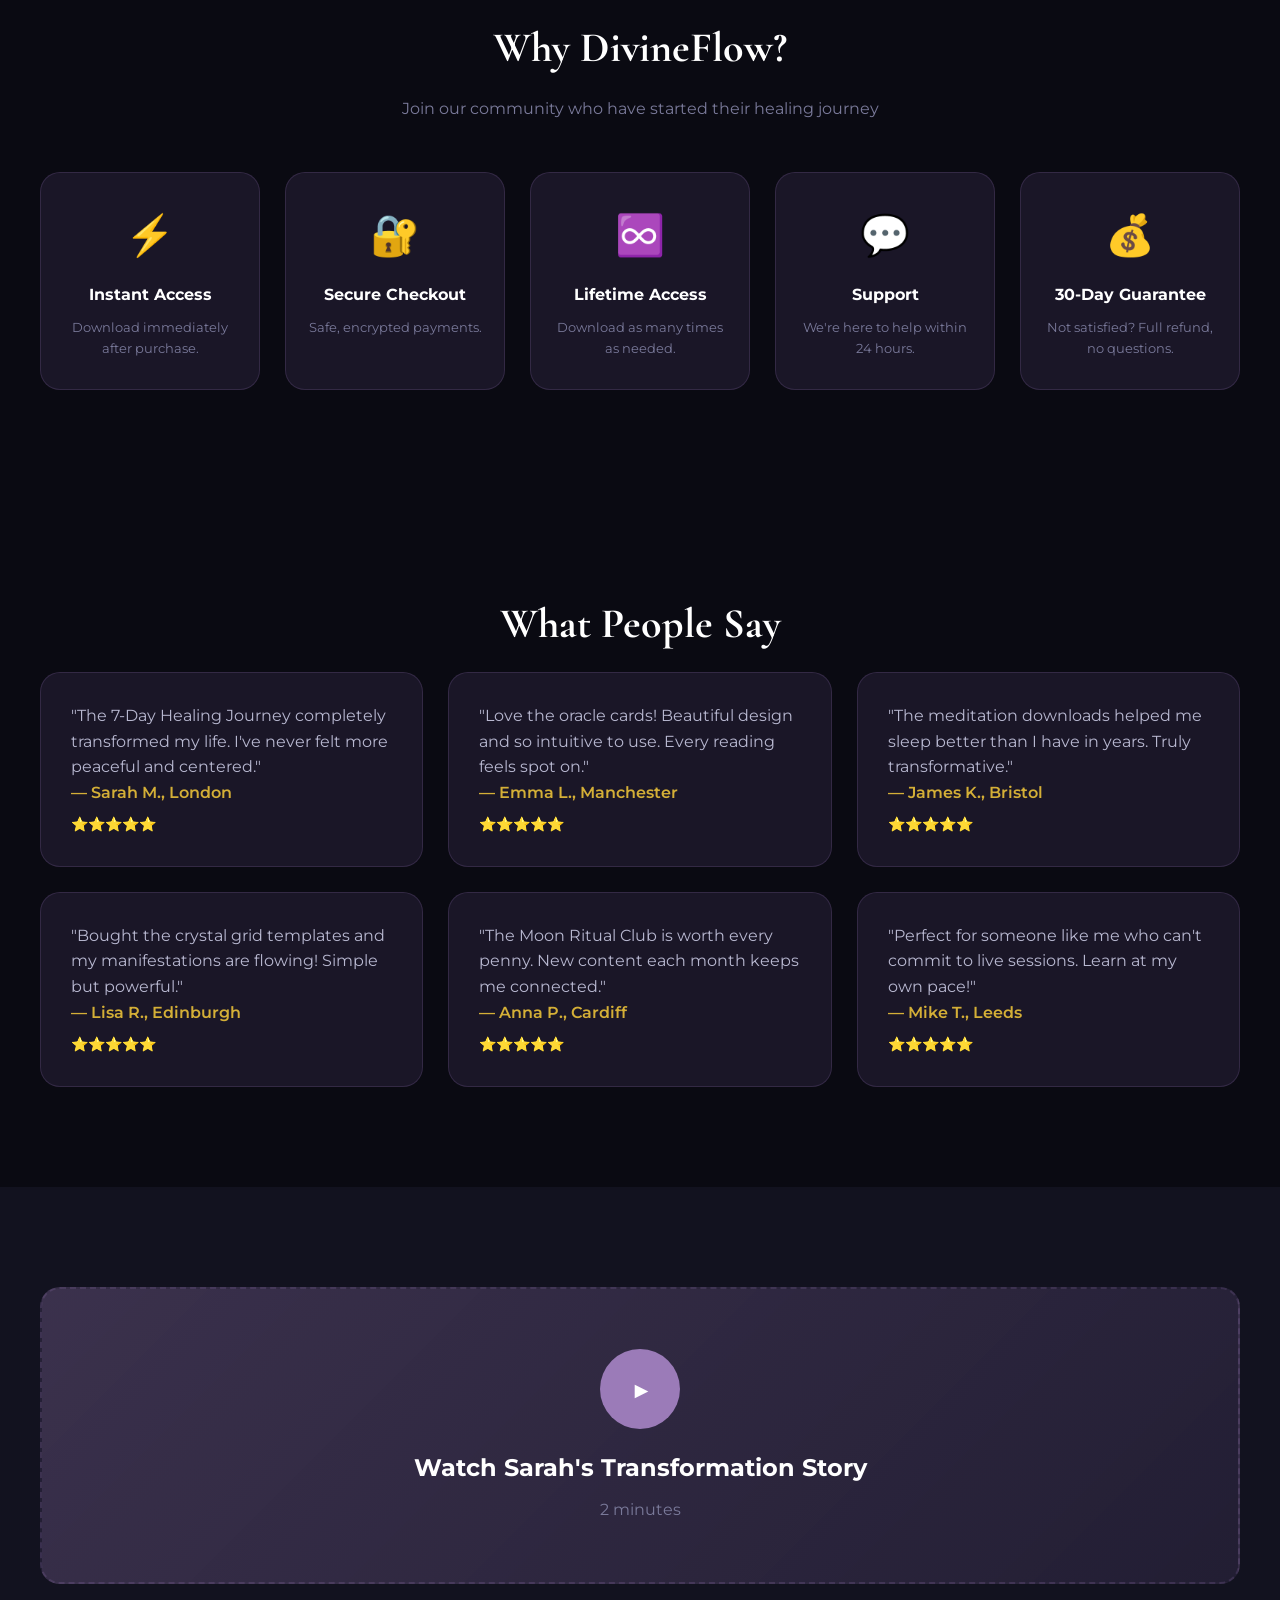
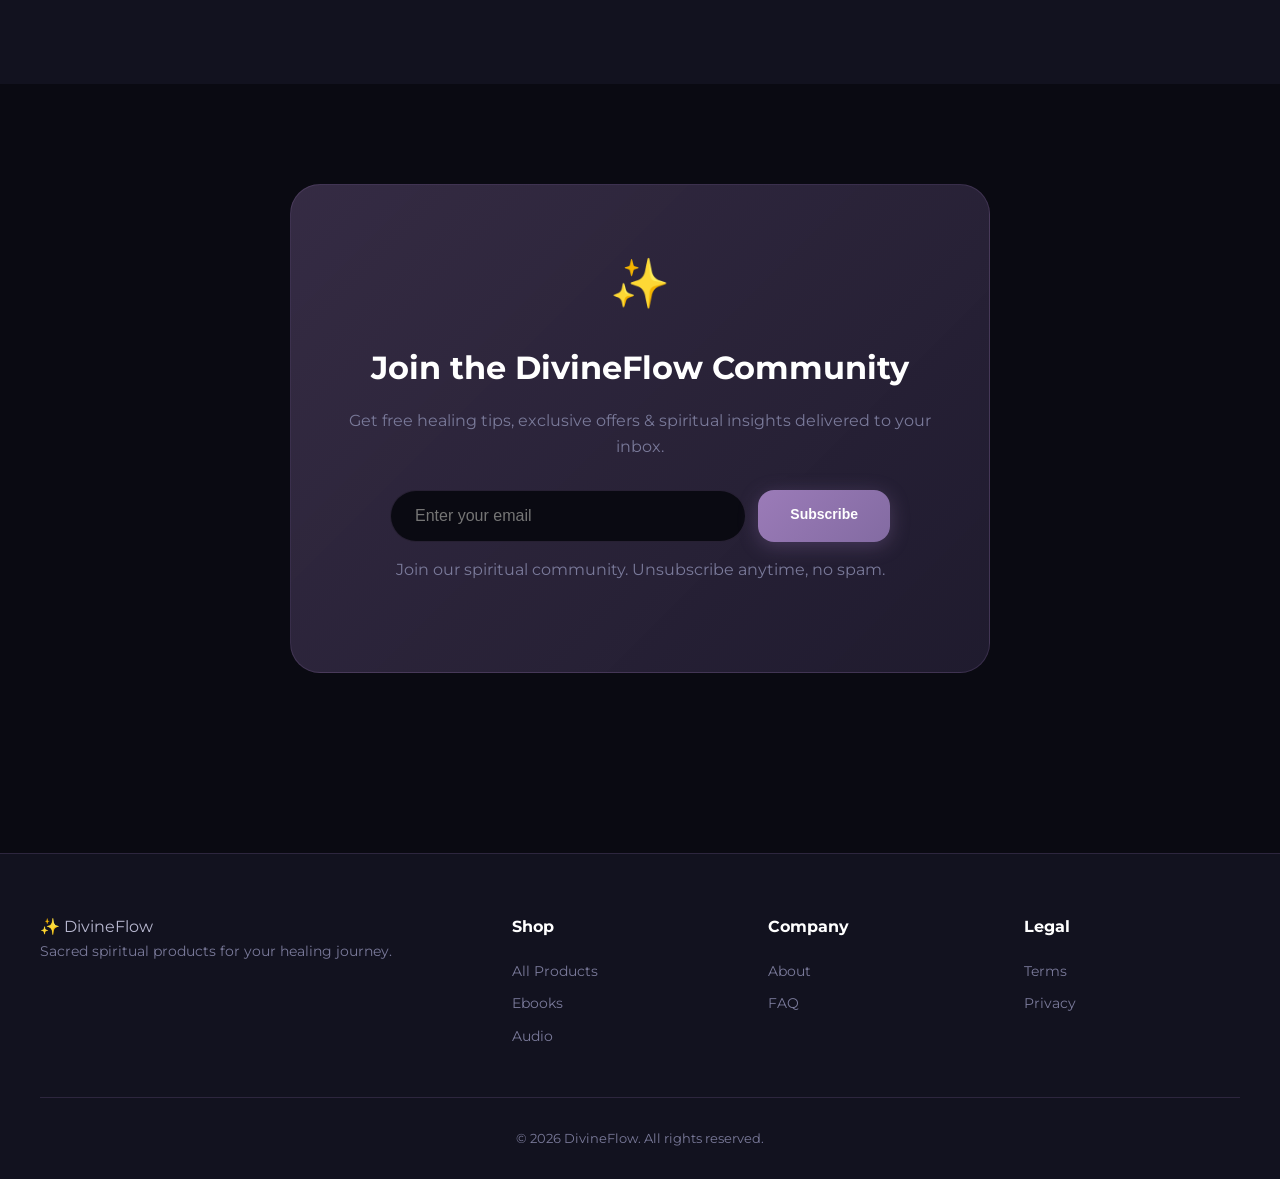
==== commit 56e7ab5e: "IMPROVE: Add As Seen In, 6 testimonials, video placeholder" ====
--- a/index.html
+++ b/index.html
@@ -88,6 +88,18 @@
             </div>
         </div>
         
+        <!-- As Seen In -->
+        <div class="as-seen-in fade-in delay-5">
+            <p>As seen in</p>
+            <div class="trust-logos">
+                <span class="trust-logo">✨ Spiritual Wellness</span>
+                <span class="trust-logo">🌙 Moon Child</span>
+                <span class="trust-logo">💎 Healing Daily</span>
+                <span class="trust-logo">🧘 Mind Body Soul</span>
+            </div>
+        </div>
+        </div>
+        
         <div class="hero-bg">
             <div class="hero-circle hero-circle-1"></div>
             <div class="hero-circle hero-circle-2"></div>
@@ -270,6 +282,17 @@
         </div>
     </section>
 
+    <!-- Video Testimonial Placeholder -->
+    <section class="section video-testimonial">
+        <div class="container">
+            <div class="video-placeholder scroll-fade">
+                <span class="video-icon">▶</span>
+                <h3>Watch Sarah's Transformation Story</h3>
+                <p>2 minutes</p>
+            </div>
+        </div>
+    </section>
+
     <!-- Newsletter -->
     <section class="section newsletter">
         <div class="container">
--- a/styles.css
+++ b/styles.css
@@ -1356,3 +1356,75 @@
 .urgency-banner strong {
     color: #ff6b6b;
 }
+
+/* As Seen In */
+.as-seen-in {
+    text-align: center;
+    margin-top: 40px;
+    padding-top: 30px;
+    border-top: 1px solid var(--border-color);
+}
+
+.as-seen-in p {
+    color: var(--text-muted);
+    font-size: 14px;
+    margin-bottom: 15px;
+    text-transform: uppercase;
+    letter-spacing: 2px;
+}
+
+.trust-logos {
+    display: flex;
+    justify-content: center;
+    gap: 30px;
+    flex-wrap: wrap;
+}
+
+.trust-logo {
+    color: var(--text-muted);
+    font-size: 16px;
+    font-weight: 500;
+    opacity: 0.7;
+}
+
+/* Video Testimonial */
+.video-testimonial {
+    background: var(--bg-secondary);
+}
+
+.video-placeholder {
+    background: linear-gradient(135deg, rgba(155, 123, 184, 0.3), rgba(45, 38, 65, 0.6));
+    border: 2px dashed var(--border-color);
+    border-radius: 20px;
+    padding: 60px;
+    text-align: center;
+    cursor: pointer;
+    transition: all 0.3s ease;
+}
+
+.video-placeholder:hover {
+    border-color: var(--accent-primary);
+    transform: scale(1.02);
+}
+
+.video-icon {
+    display: inline-block;
+    width: 80px;
+    height: 80px;
+    background: var(--accent-primary);
+    border-radius: 50%;
+    line-height: 80px;
+    font-size: 32px;
+    color: white;
+    margin-bottom: 20px;
+}
+
+.video-placeholder h3 {
+    color: var(--text-primary);
+    font-size: 24px;
+    margin-bottom: 10px;
+}
+
+.video-placeholder p {
+    color: var(--text-muted);
+}
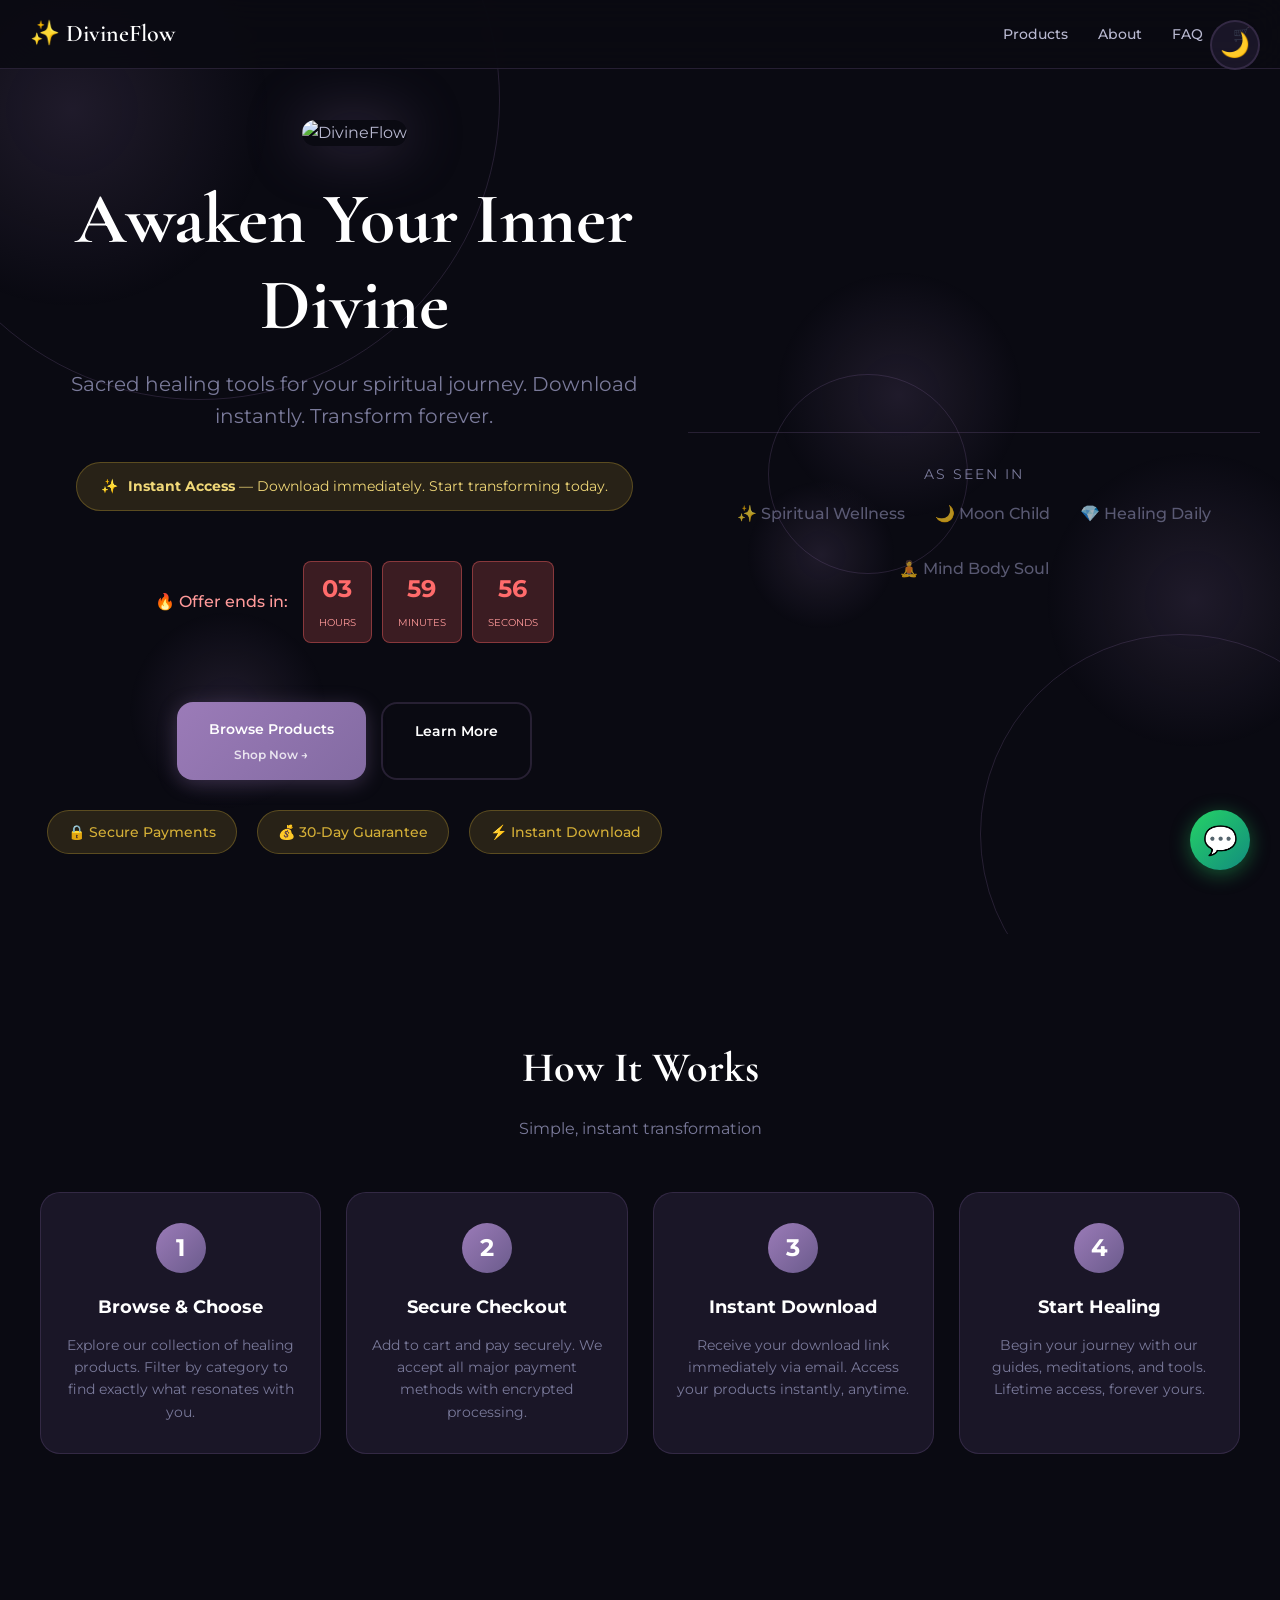
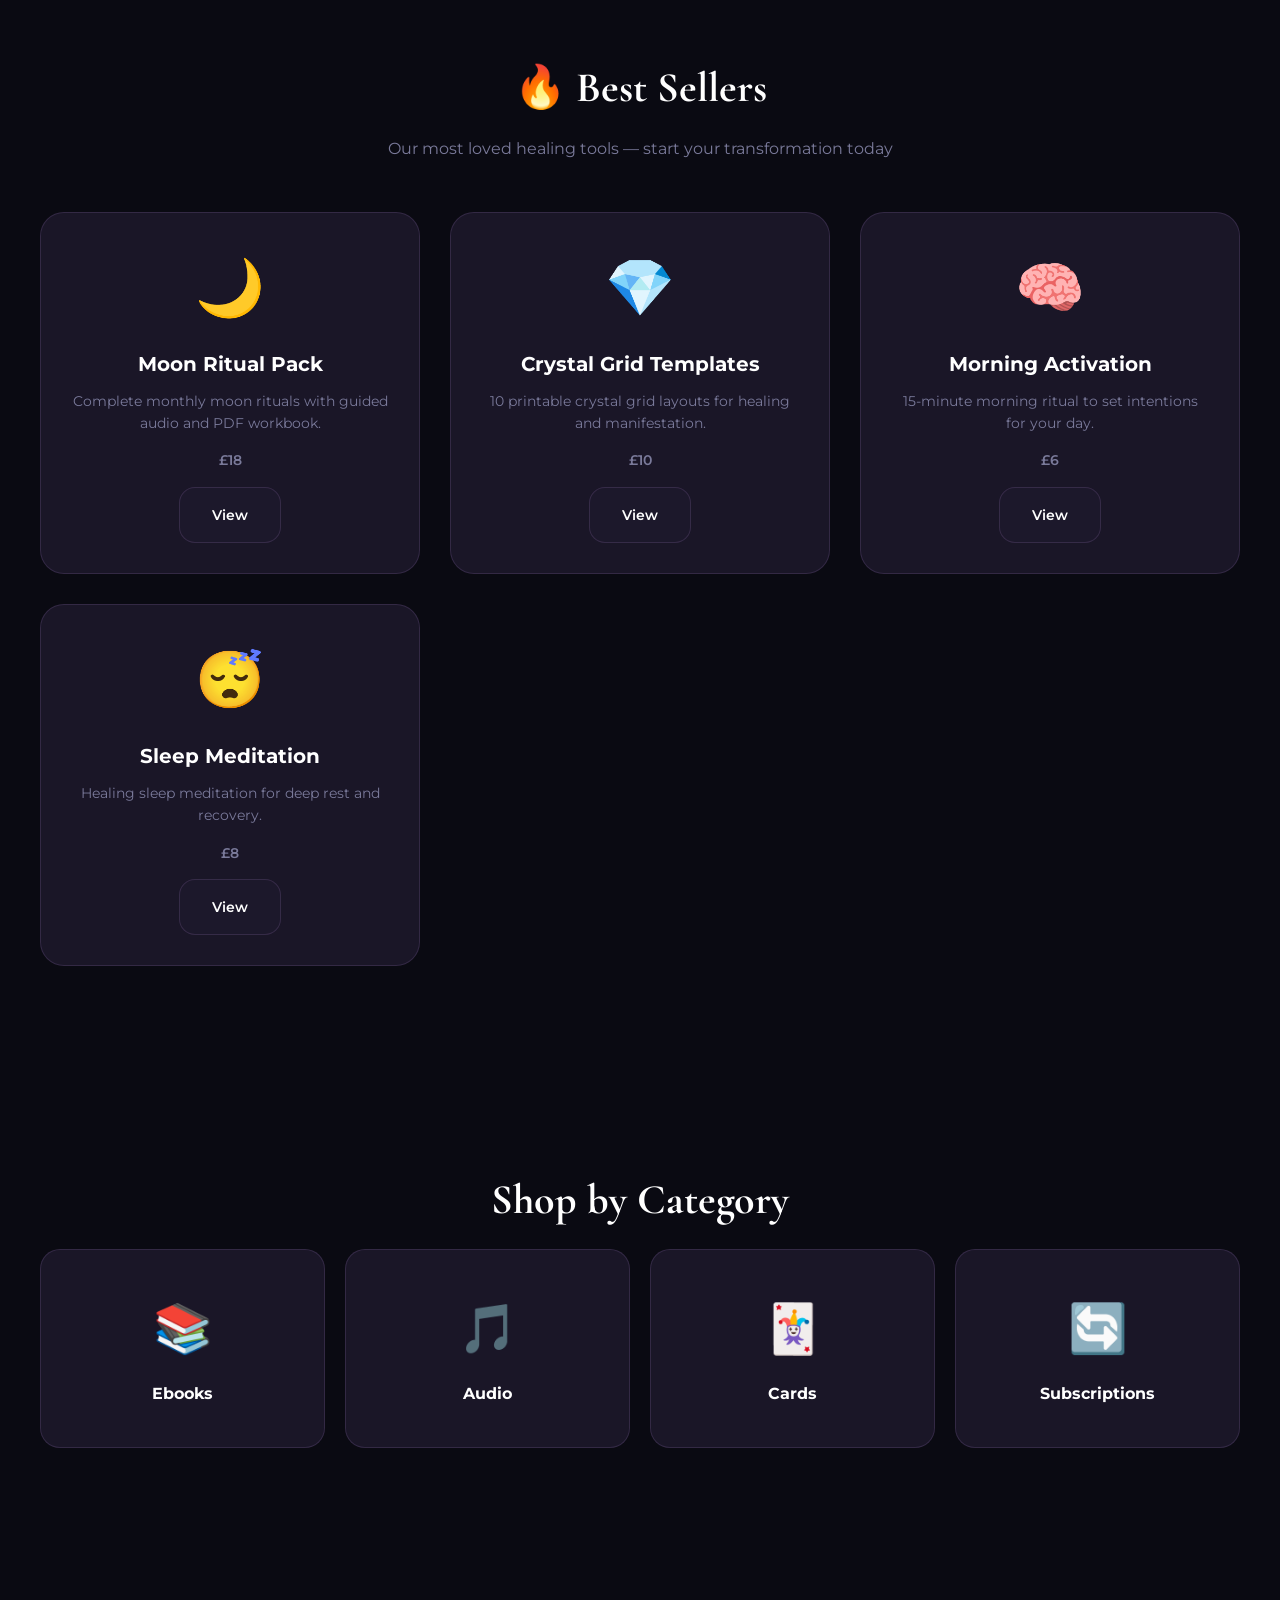
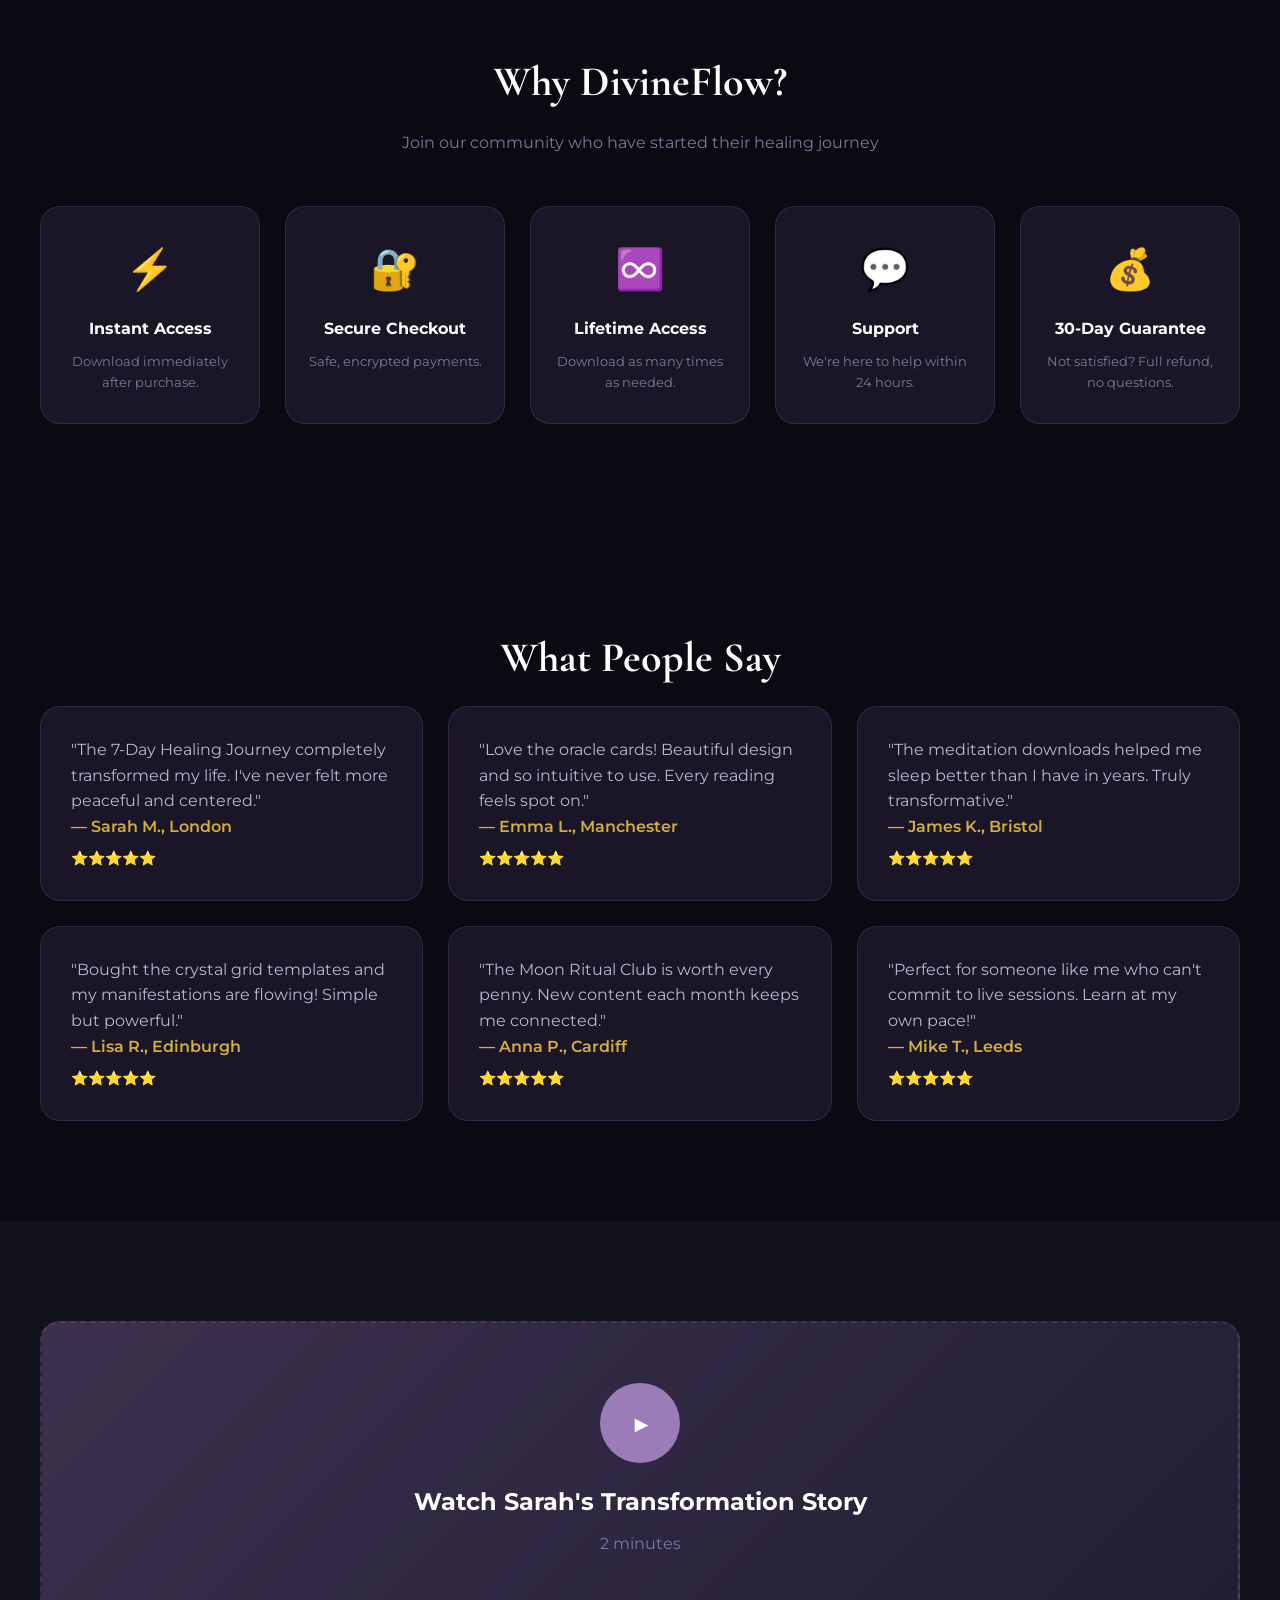
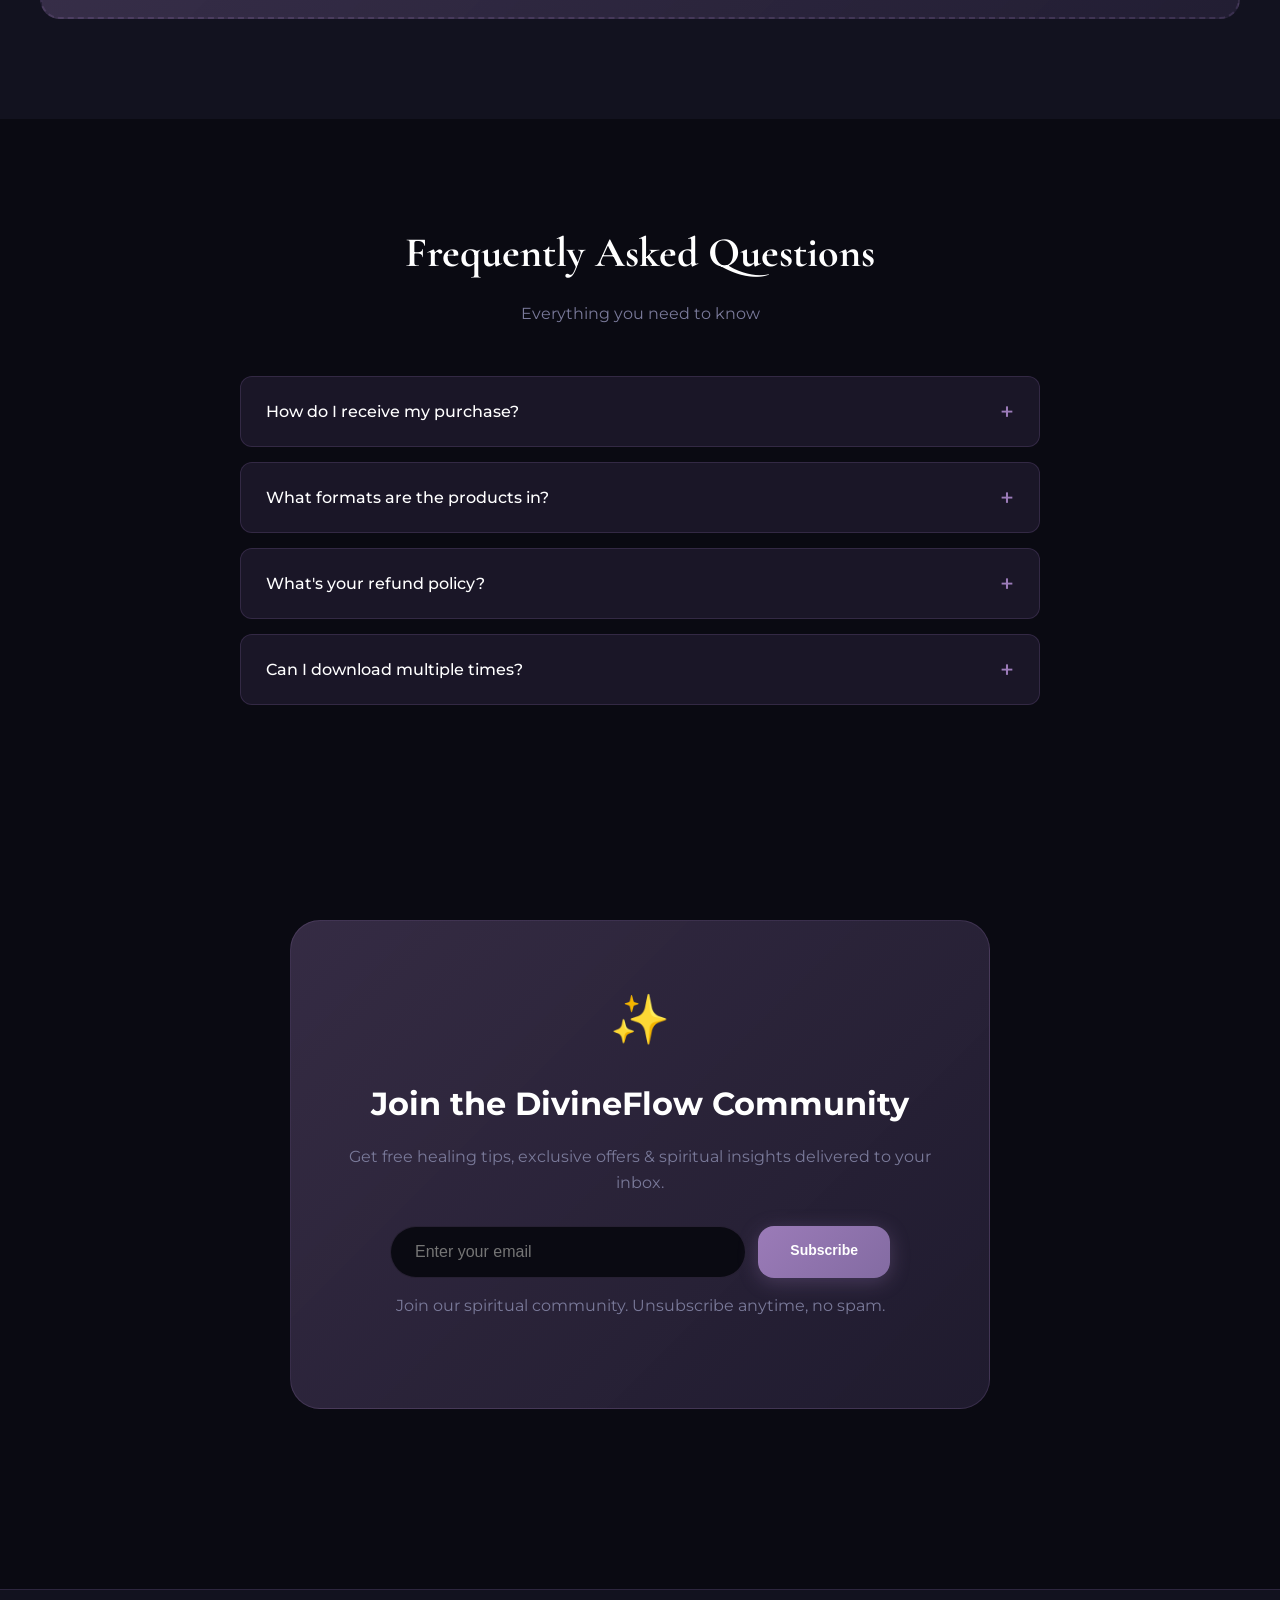
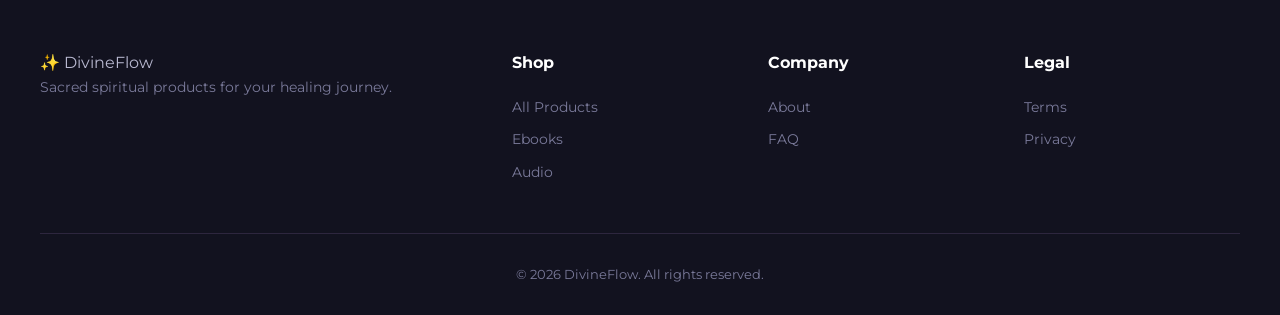
==== commit 97e123ee: "ADD: FAQ accordion, countdown timer" ====
--- a/index.html
+++ b/index.html
@@ -67,6 +67,16 @@
                 <span><strong>Instant Access</strong> — Download immediately. Start transforming today.</span>
             </div>
             
+            <!-- Countdown Timer -->
+            <div class="countdown-banner fade-in delay-3">
+                <span class="countdown-label">🔥 Offer ends in:</span>
+                <div class="countdown-timer" id="countdown">
+                    <div class="countdown-item"><span id="hours">04</span><small>Hours</small></div>
+                    <div class="countdown-item"><span id="minutes">32</span><small>Minutes</small></div>
+                    <div class="countdown-item"><span id="seconds">18</span><small>Seconds</small></div>
+                </div>
+            </div>
+            
             <!-- Urgency Banner -->
             <div class="urgency-banner fade-in delay-3">
                 🔥 <strong>247 people</strong> have started their healing journey this week
@@ -293,6 +303,33 @@
         </div>
     </section>
 
+    <!-- FAQ Section -->
+    <section class="section faq-section">
+        <div class="container">
+            <h2 class="section-title scroll-fade">Frequently Asked Questions</h2>
+            <p class="section-subtitle scroll-fade">Everything you need to know</p>
+            
+            <div class="faq-container scroll-fade">
+                <div class="faq-item">
+                    <button class="faq-question" onclick="toggleFaq(this)">How do I receive my purchase?</button>
+                    <div class="faq-answer">Instantly! After purchase, you'll receive an email with your download link.</div>
+                </div>
+                <div class="faq-item">
+                    <button class="faq-question" onclick="toggleFaq(this)">What formats are the products in?</button>
+                    <div class="faq-answer">Most products are PDFs and MP3s - playable on any device.</div>
+                </div>
+                <div class="faq-item">
+                    <button class="faq-question" onclick="toggleFaq(this)">What's your refund policy?</button>
+                    <div class="faq-answer">30-day money-back guarantee if not satisfied.</div>
+                </div>
+                <div class="faq-item">
+                    <button class="faq-question" onclick="toggleFaq(this)">Can I download multiple times?</button>
+                    <div class="faq-answer">Yes! Unlimited downloads within 30 days.</div>
+                </div>
+            </div>
+        </div>
+    </section>
+
     <!-- Newsletter -->
     <section class="section newsletter">
         <div class="container">
@@ -395,6 +432,32 @@
                 scrollBtn.style.pointerEvents = 'none';
             }
         });
+        
+        // FAQ Toggle
+        function toggleFaq(btn) {
+            const item = btn.parentElement;
+            item.classList.toggle('active');
+        }
+        
+        // Countdown Timer
+        function startCountdown() {
+            // Set countdown to 4 hours from now
+            const endTime = new Date().getTime() + (4 * 60 * 60 * 1000);
+            
+            setInterval(function() {
+                const now = new Date().getTime();
+                const distance = endTime - now;
+                
+                const hours = Math.floor((distance % (1000 * 60 * 60 * 24)) / (1000 * 60 * 60));
+                const minutes = Math.floor((distance % (1000 * 60 * 60)) / (1000 * 60));
+                const seconds = Math.floor((distance % (1000 * 60)) / 1000);
+                
+                document.getElementById('hours').innerText = hours.toString().padStart(2, '0');
+                document.getElementById('minutes').innerText = minutes.toString().padStart(2, '0');
+                document.getElementById('seconds').innerText = seconds.toString().padStart(2, '0');
+            }, 1000);
+        }
+        startCountdown();
     </script>
 </body>
 </html>
--- a/styles.css
+++ b/styles.css
@@ -1428,3 +1428,105 @@
 .video-placeholder p {
     color: var(--text-muted);
 }
+
+/* FAQ Accordion */
+.faq-container {
+    max-width: 800px;
+    margin: 0 auto;
+}
+
+.faq-item {
+    background: var(--bg-card);
+    border: 1px solid var(--border-color);
+    border-radius: 12px;
+    margin-bottom: 15px;
+    overflow: hidden;
+    transition: all 0.3s ease;
+}
+
+.faq-item:hover {
+    border-color: var(--accent-primary);
+}
+
+.faq-question {
+    width: 100%;
+    background: none;
+    border: none;
+    padding: 20px 25px;
+    text-align: left;
+    font-size: 16px;
+    font-weight: 500;
+    color: var(--text-primary);
+    cursor: pointer;
+    display: flex;
+    justify-content: space-between;
+    align-items: center;
+    font-family: inherit;
+}
+
+.faq-question::after {
+    content: '+';
+    font-size: 24px;
+    color: var(--accent-primary);
+    transition: transform 0.3s ease;
+}
+
+.faq-item.active .faq-question::after {
+    transform: rotate(45deg);
+}
+
+.faq-answer {
+    max-height: 0;
+    overflow: hidden;
+    transition: max-height 0.3s ease, padding 0.3s ease;
+    padding: 0 25px;
+    color: var(--text-muted);
+    line-height: 1.7;
+}
+
+.faq-item.active .faq-answer {
+    max-height: 300px;
+    padding: 0 25px 20px;
+}
+
+/* Countdown Timer */
+.countdown-banner {
+    display: flex;
+    align-items: center;
+    justify-content: center;
+    gap: 15px;
+    margin-top: 20px;
+    flex-wrap: wrap;
+}
+
+.countdown-label {
+    color: #ff9a9a;
+    font-weight: 500;
+}
+
+.countdown-timer {
+    display: flex;
+    gap: 10px;
+}
+
+.countdown-item {
+    background: rgba(255, 100, 100, 0.2);
+    border: 1px solid rgba(255, 100, 100, 0.4);
+    border-radius: 8px;
+    padding: 8px 15px;
+    text-align: center;
+    min-width: 60px;
+}
+
+.countdown-item span {
+    display: block;
+    font-size: 24px;
+    font-weight: 700;
+    color: #ff6b6b;
+}
+
+.countdown-item small {
+    font-size: 10px;
+    color: #ff9a9a;
+    text-transform: uppercase;
+}
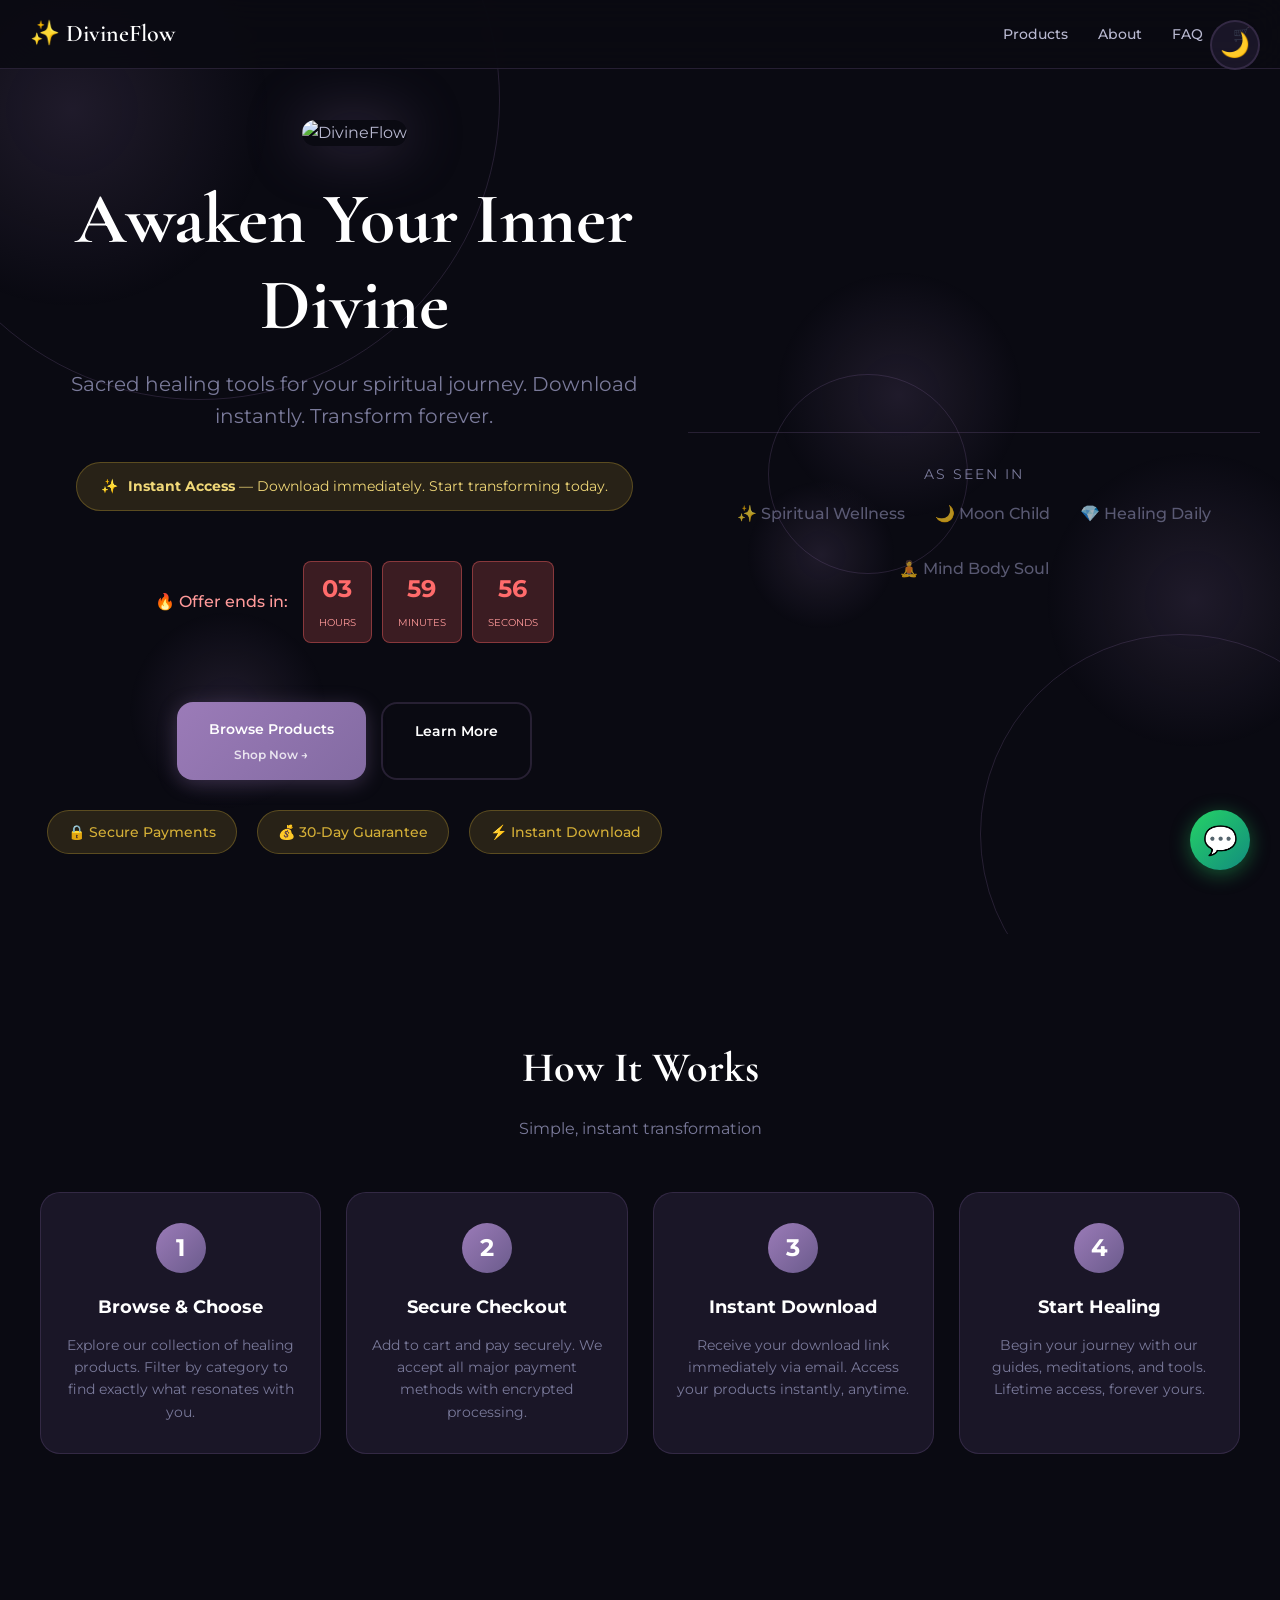
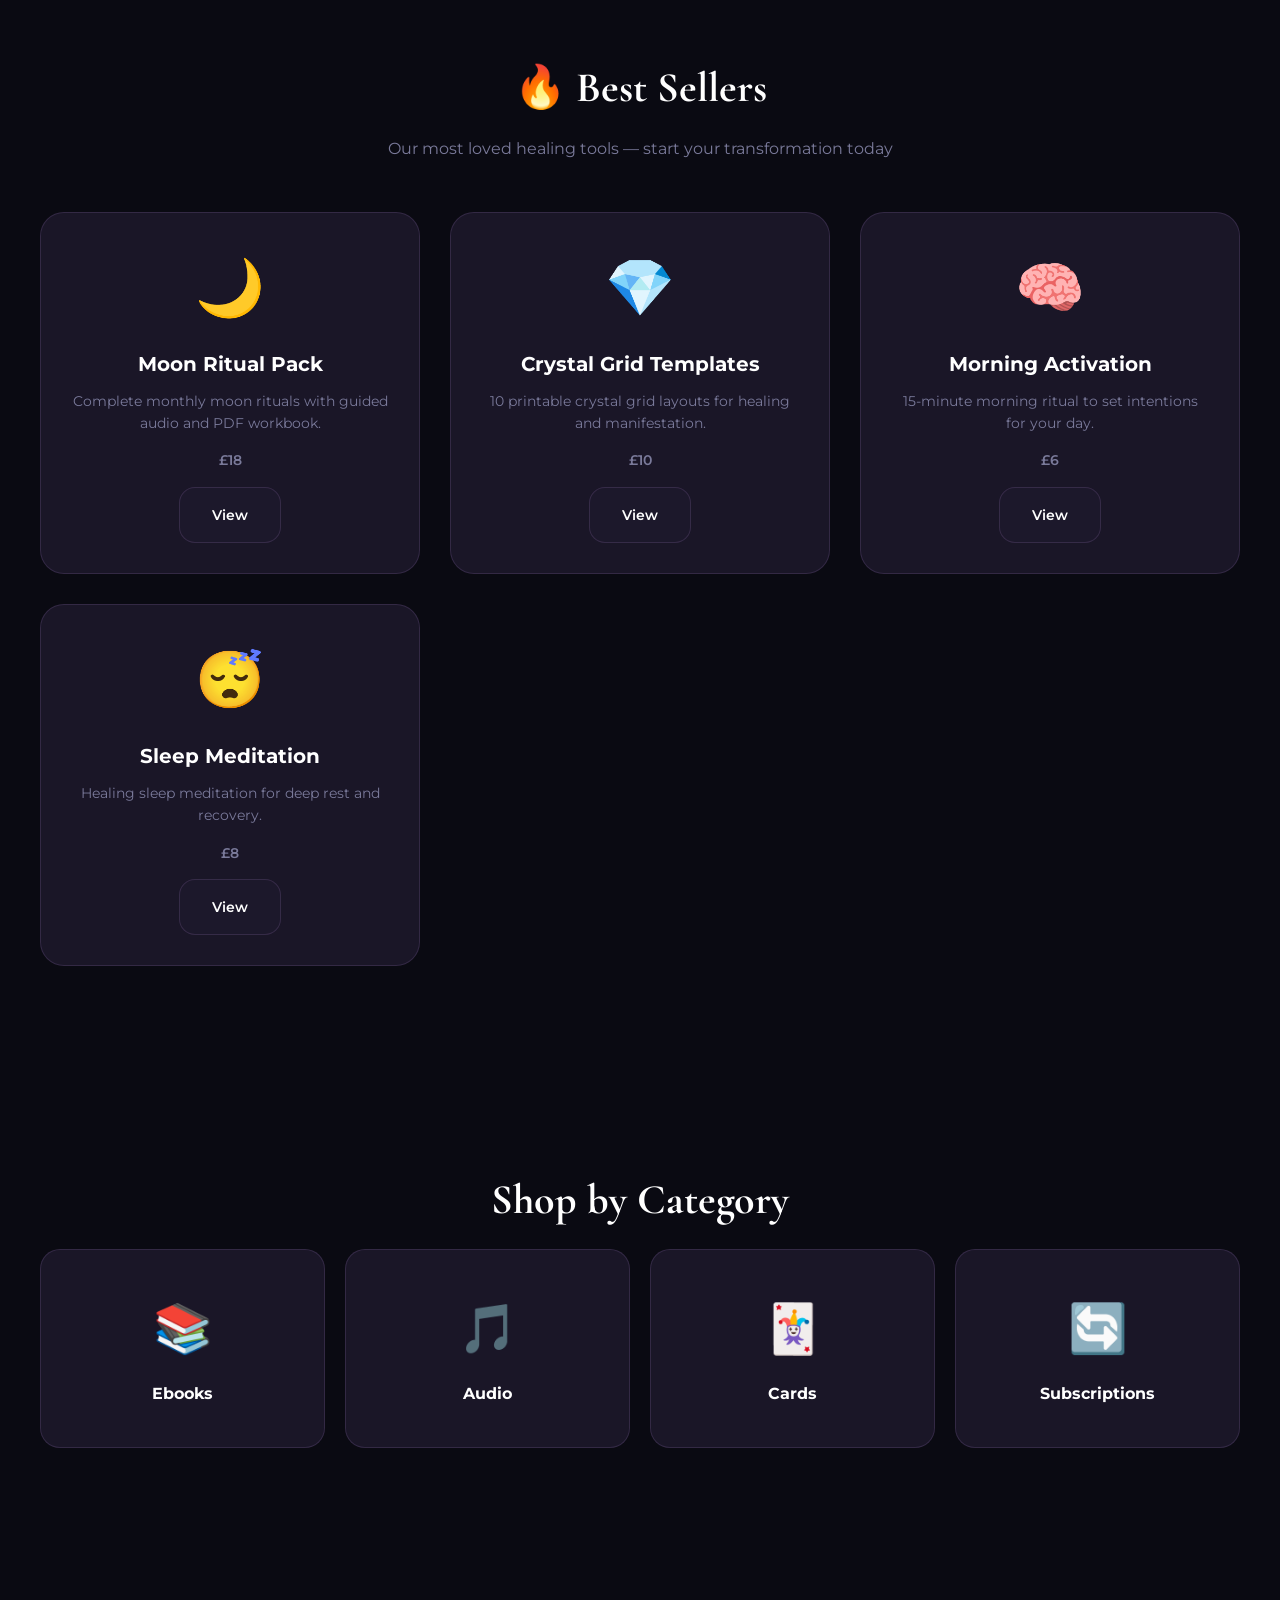
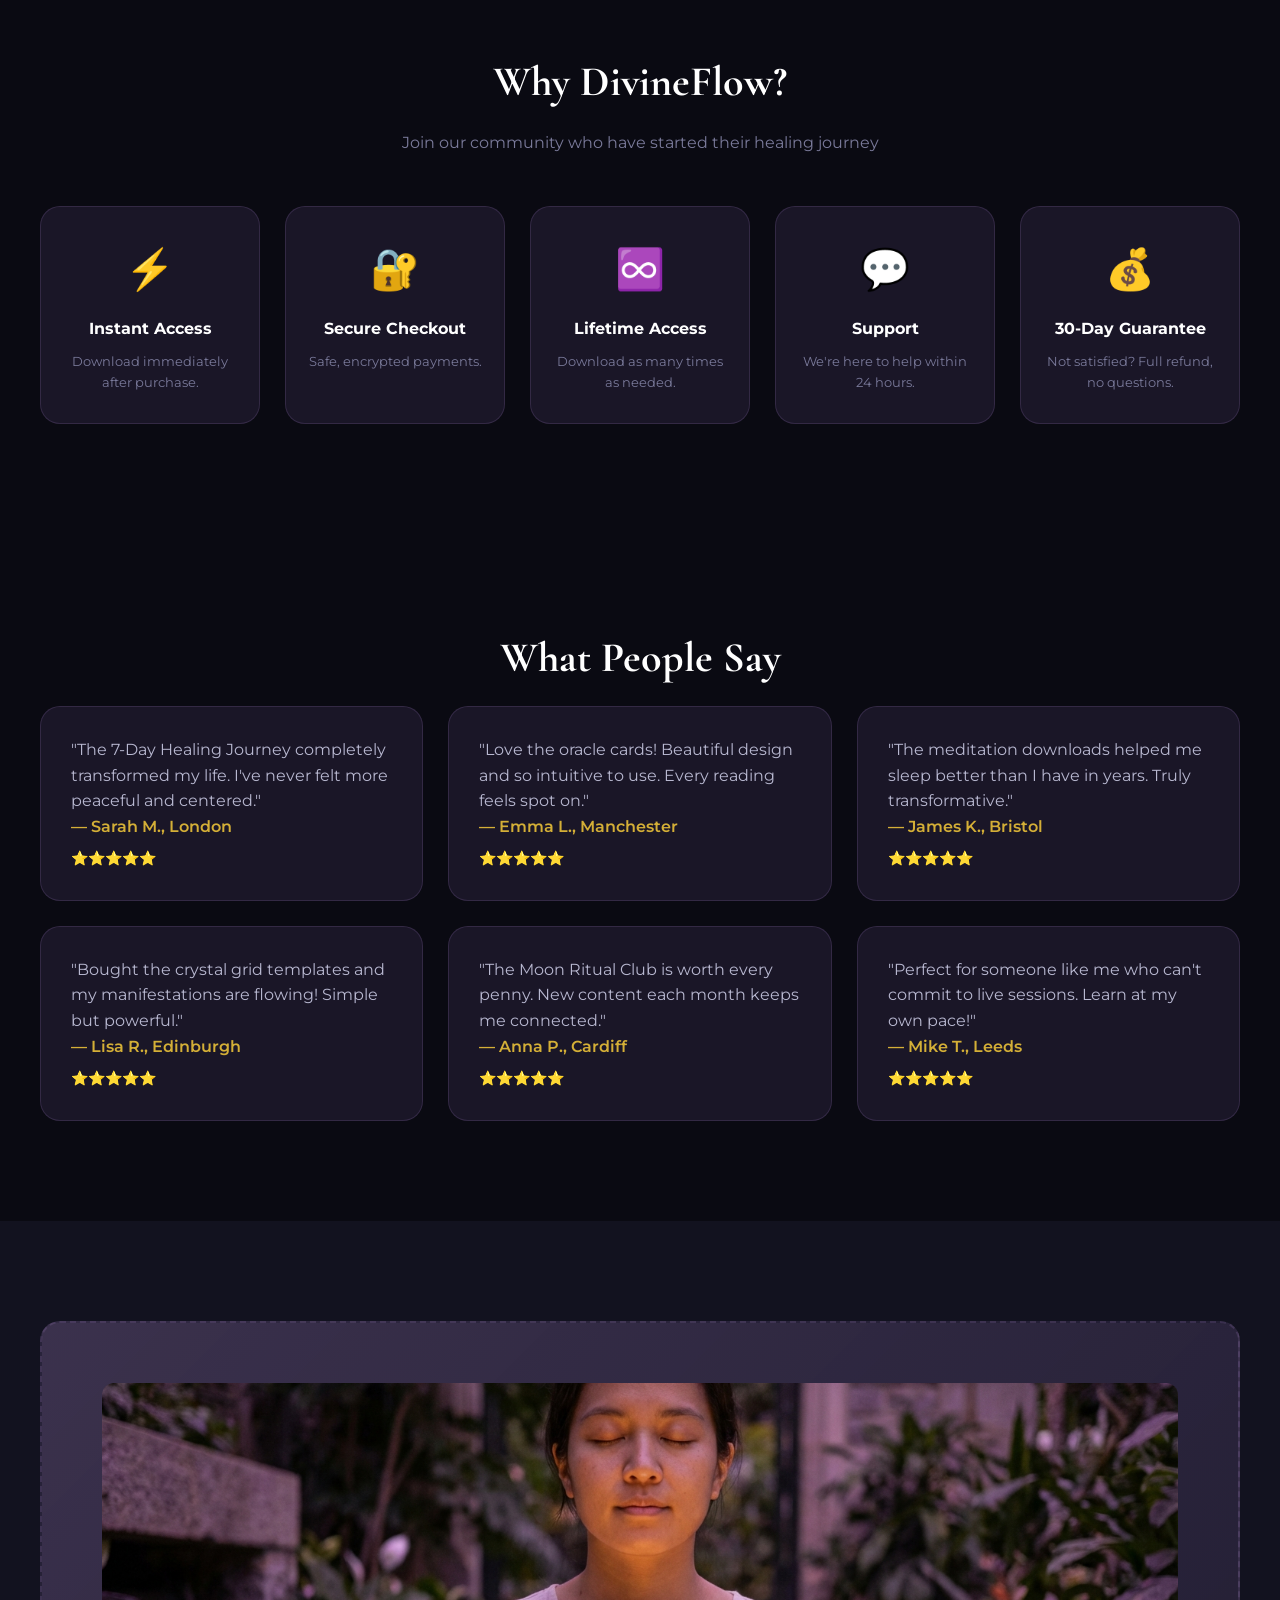
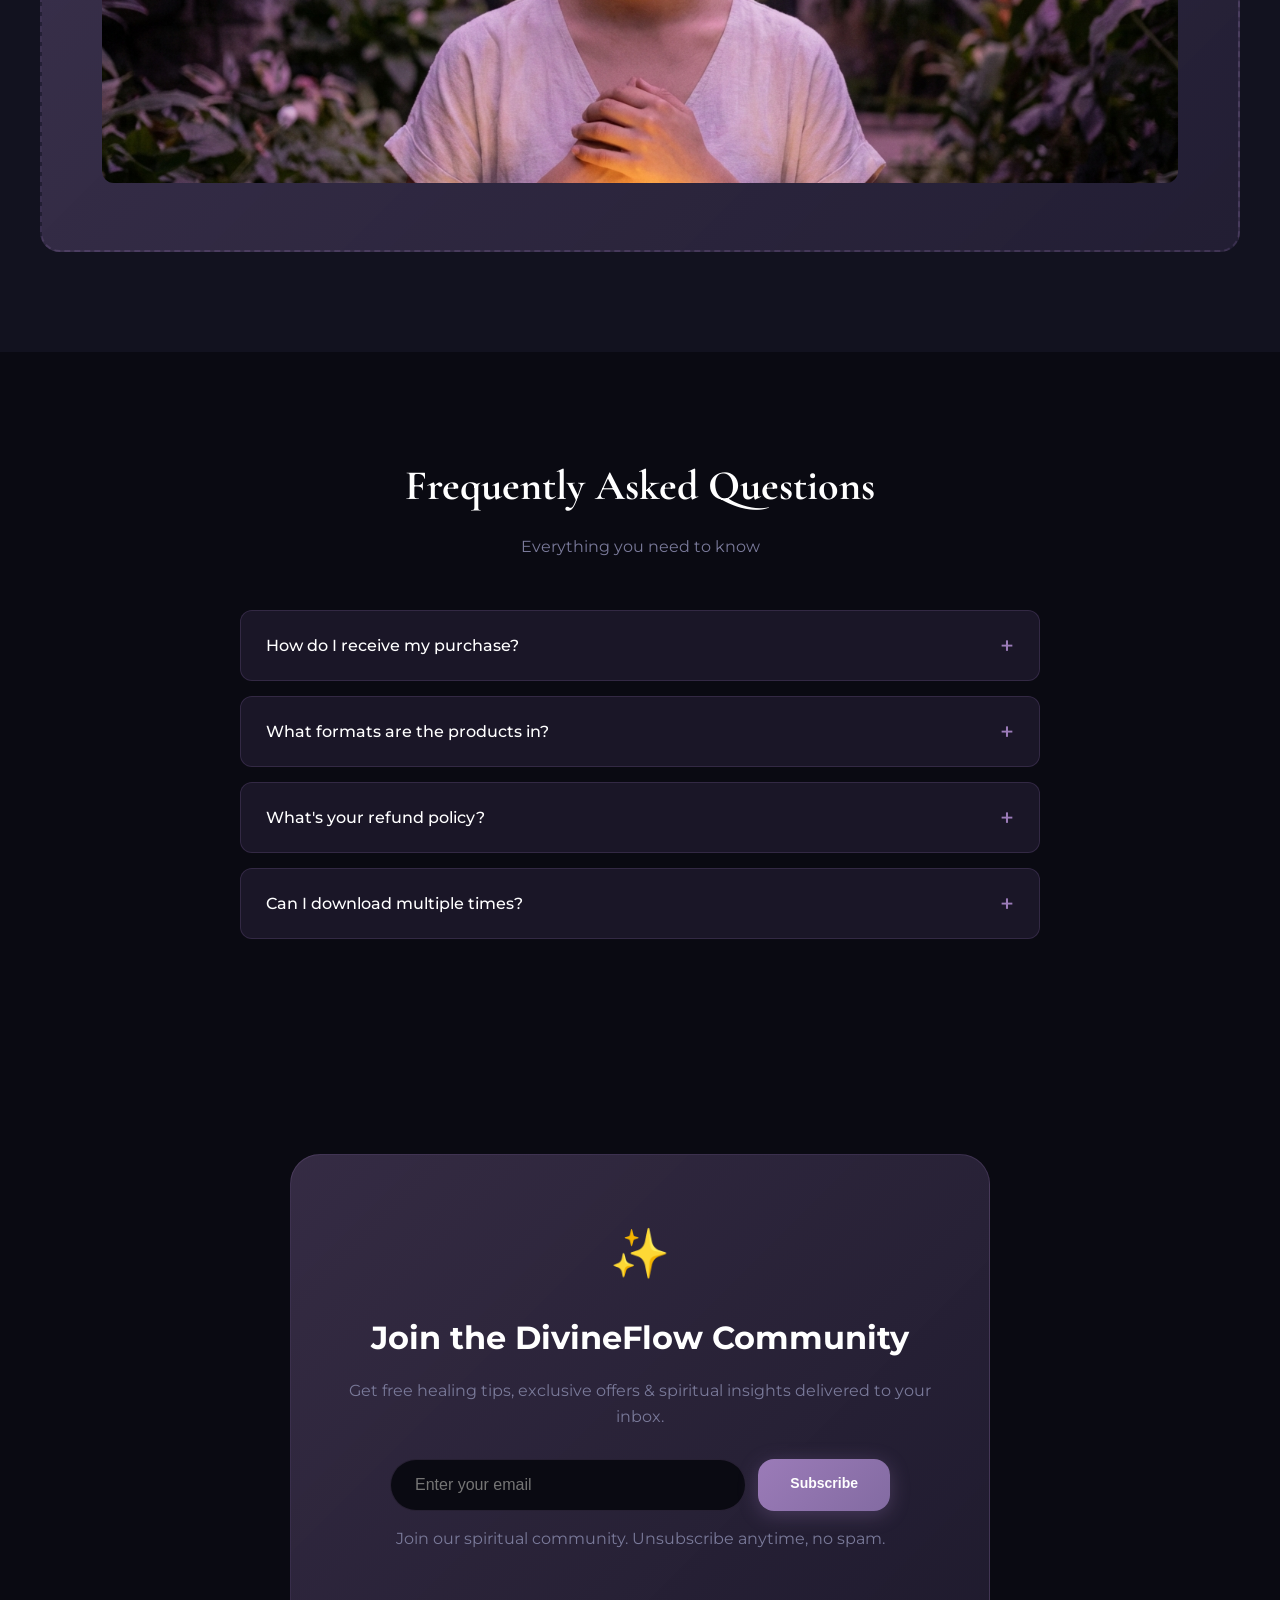
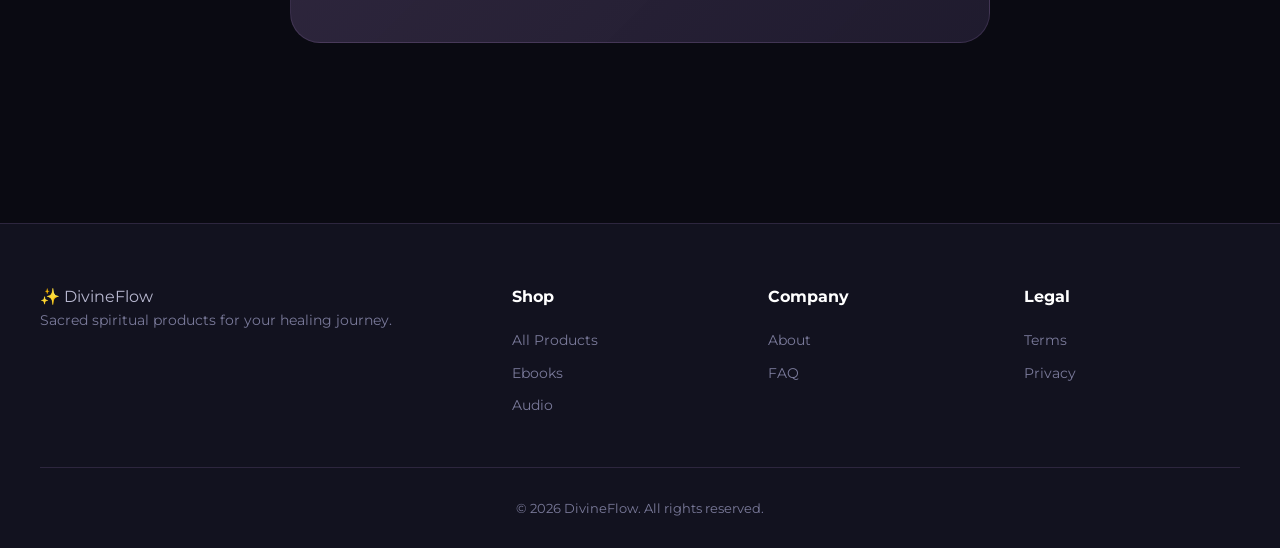
==== commit a782bbc1: "ADD: Incredible images - hero, meditation, oracle, crystals, moon" ====
--- a/index.html
+++ b/index.html
@@ -57,7 +57,7 @@
     <section class="hero hero-home">
         <div class="hero-content">
             <div class="hero-logo fade-in">
-                <img src="hero-incredible.png" alt="DivineFlow" class="hero-logo-img">
+                <img src="incredible-hero.png" alt="DivineFlow" class="hero-logo-img">
             </div>
             <h1 class="fade-in">Awaken Your Inner Divine</h1>
             <p class="hero-subtitle fade-in delay-1">Sacred healing tools for your spiritual journey. Download instantly. Transform forever.</p>
@@ -296,9 +296,7 @@
     <section class="section video-testimonial">
         <div class="container">
             <div class="video-placeholder scroll-fade">
-                <span class="video-icon">▶</span>
-                <h3>Watch Sarah's Transformation Story</h3>
-                <p>2 minutes</p>
+                <img src="incredible-meditation.png" alt="Transformation" style="width:100%;border-radius:12px;max-height:400px;object-fit:cover;">
             </div>
         </div>
     </section>
